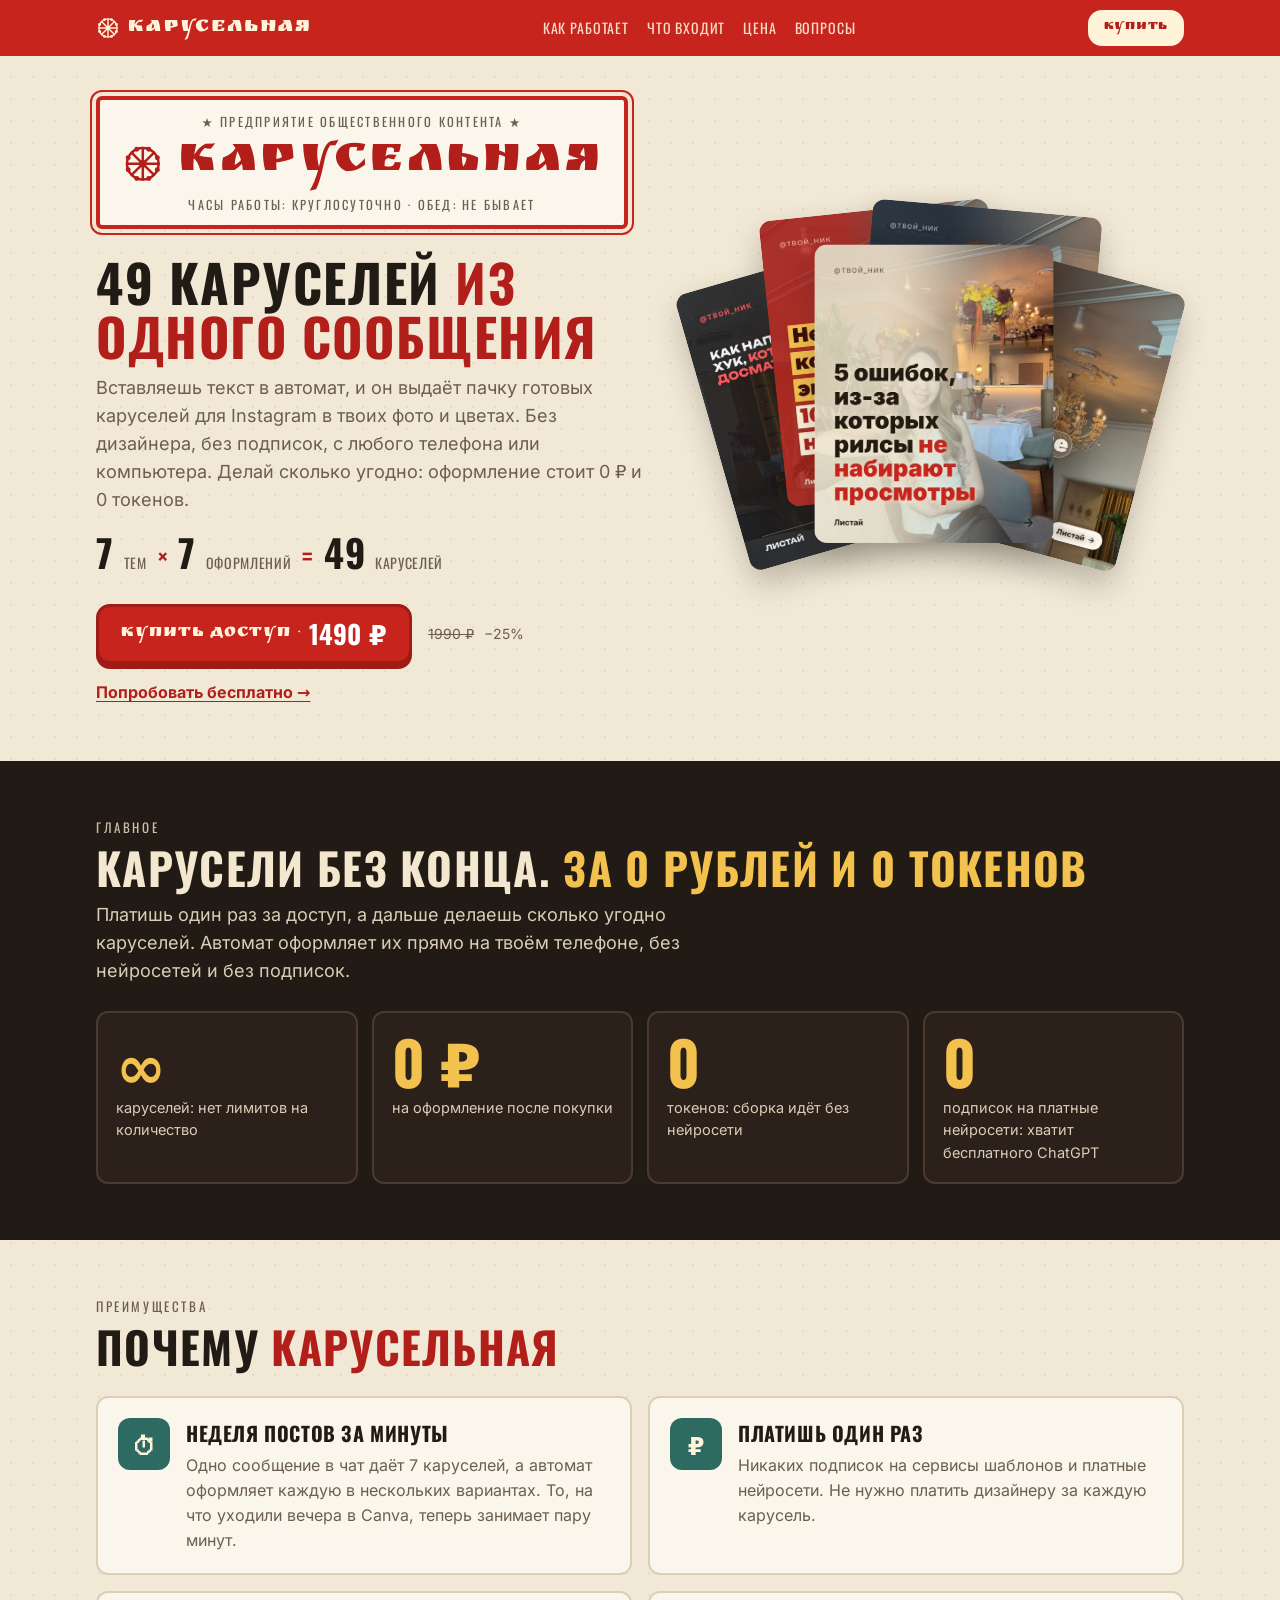
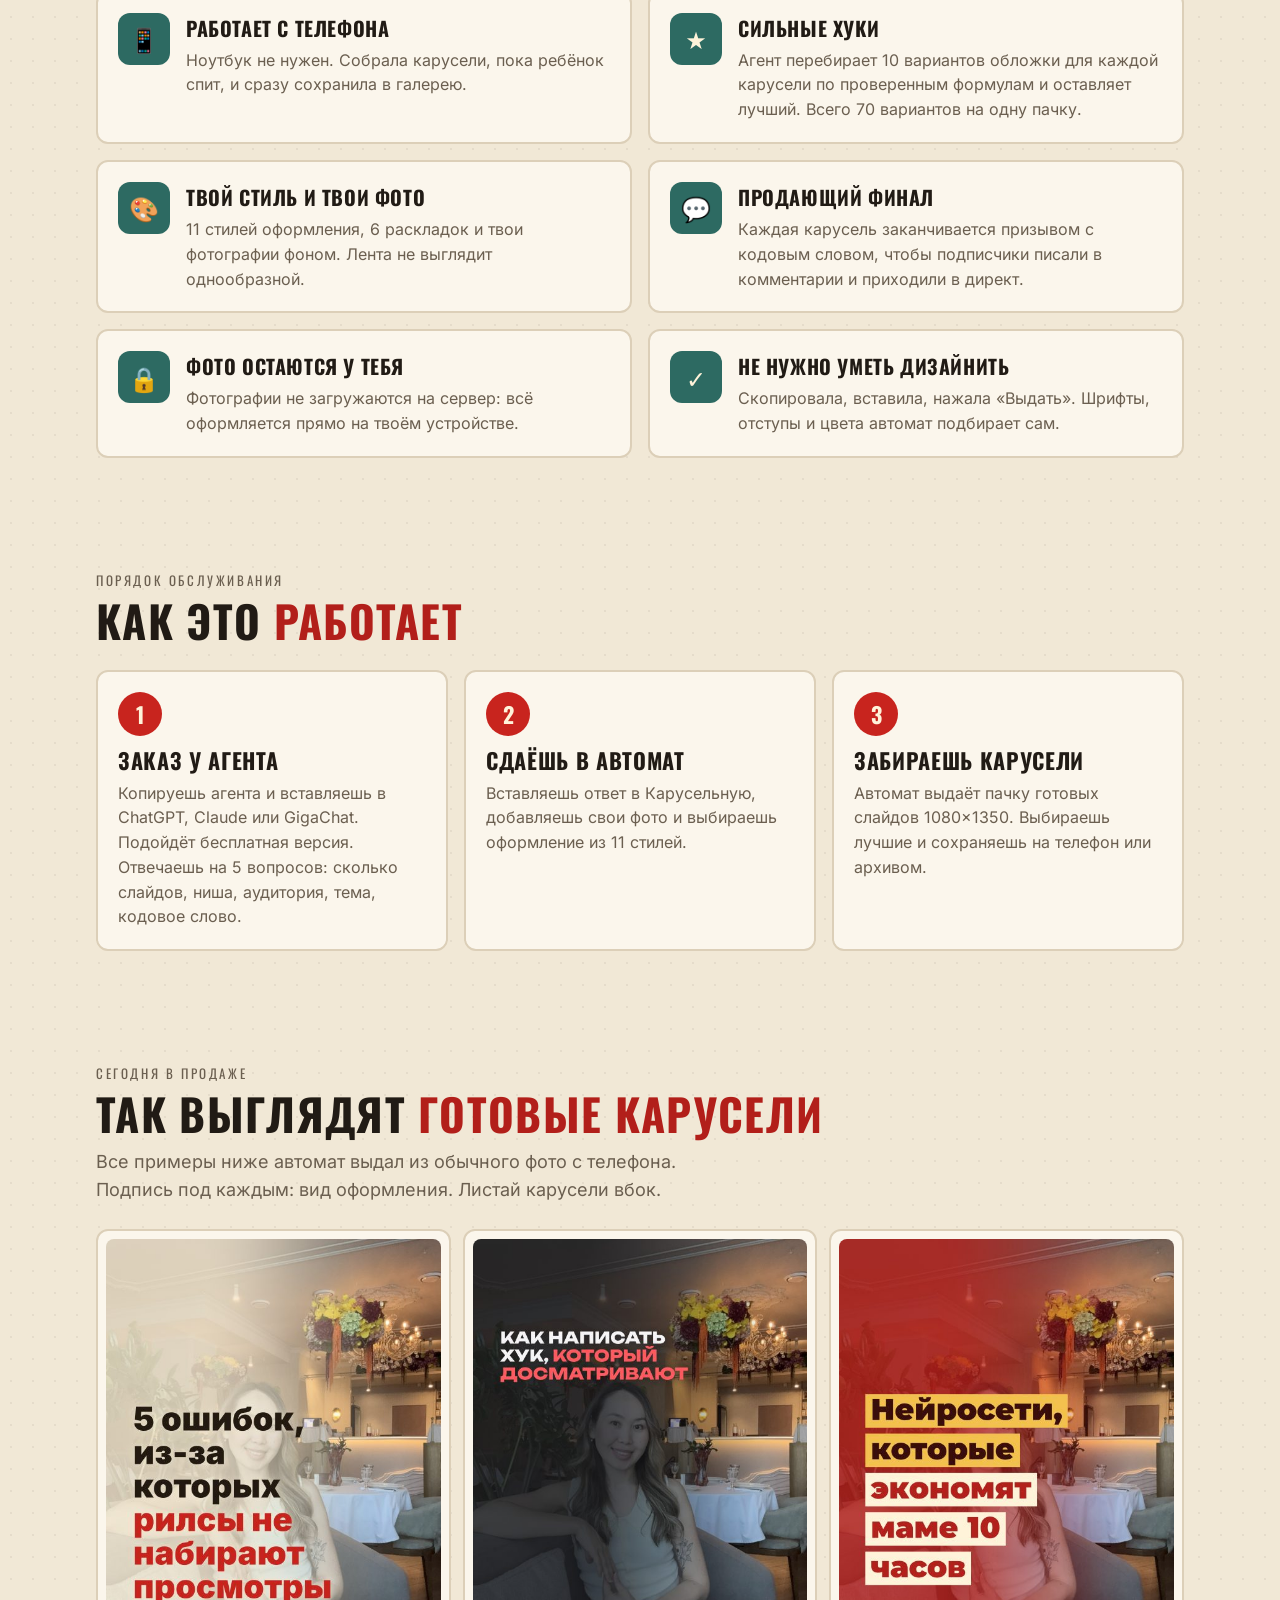
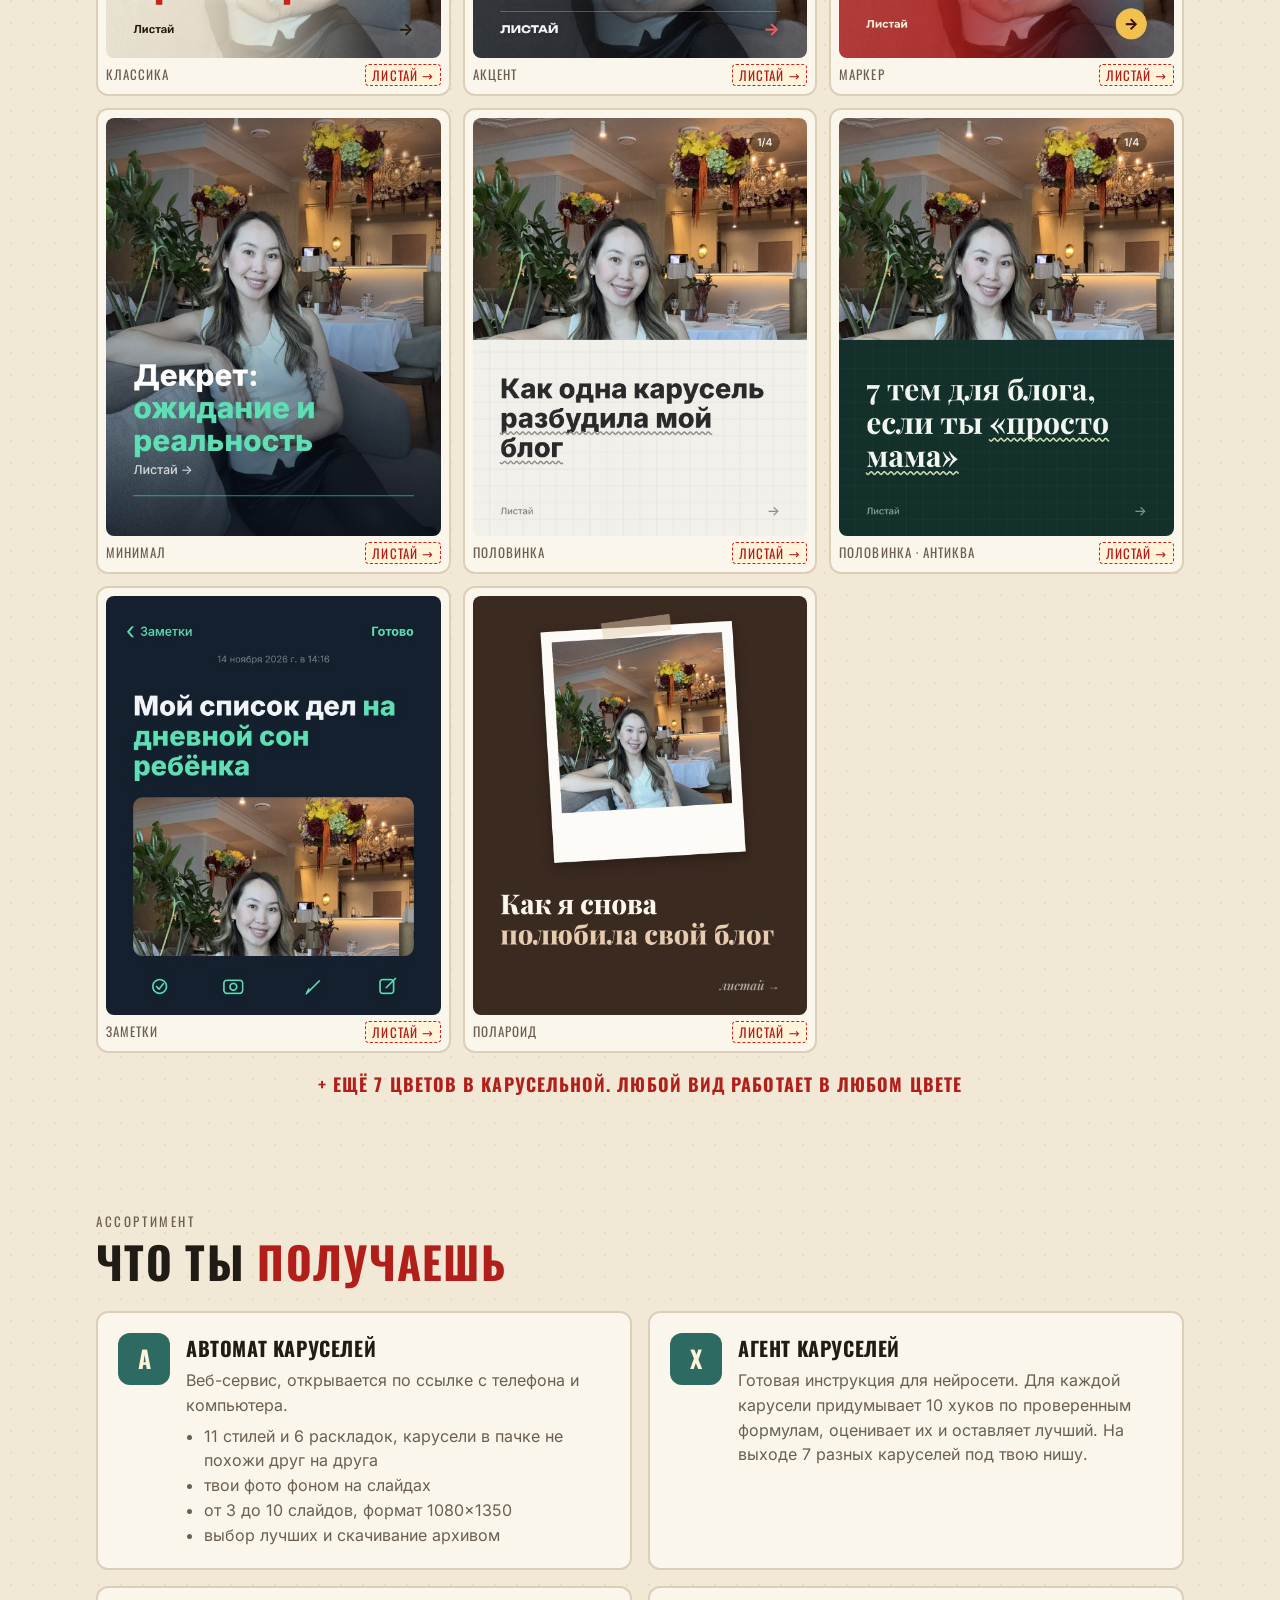
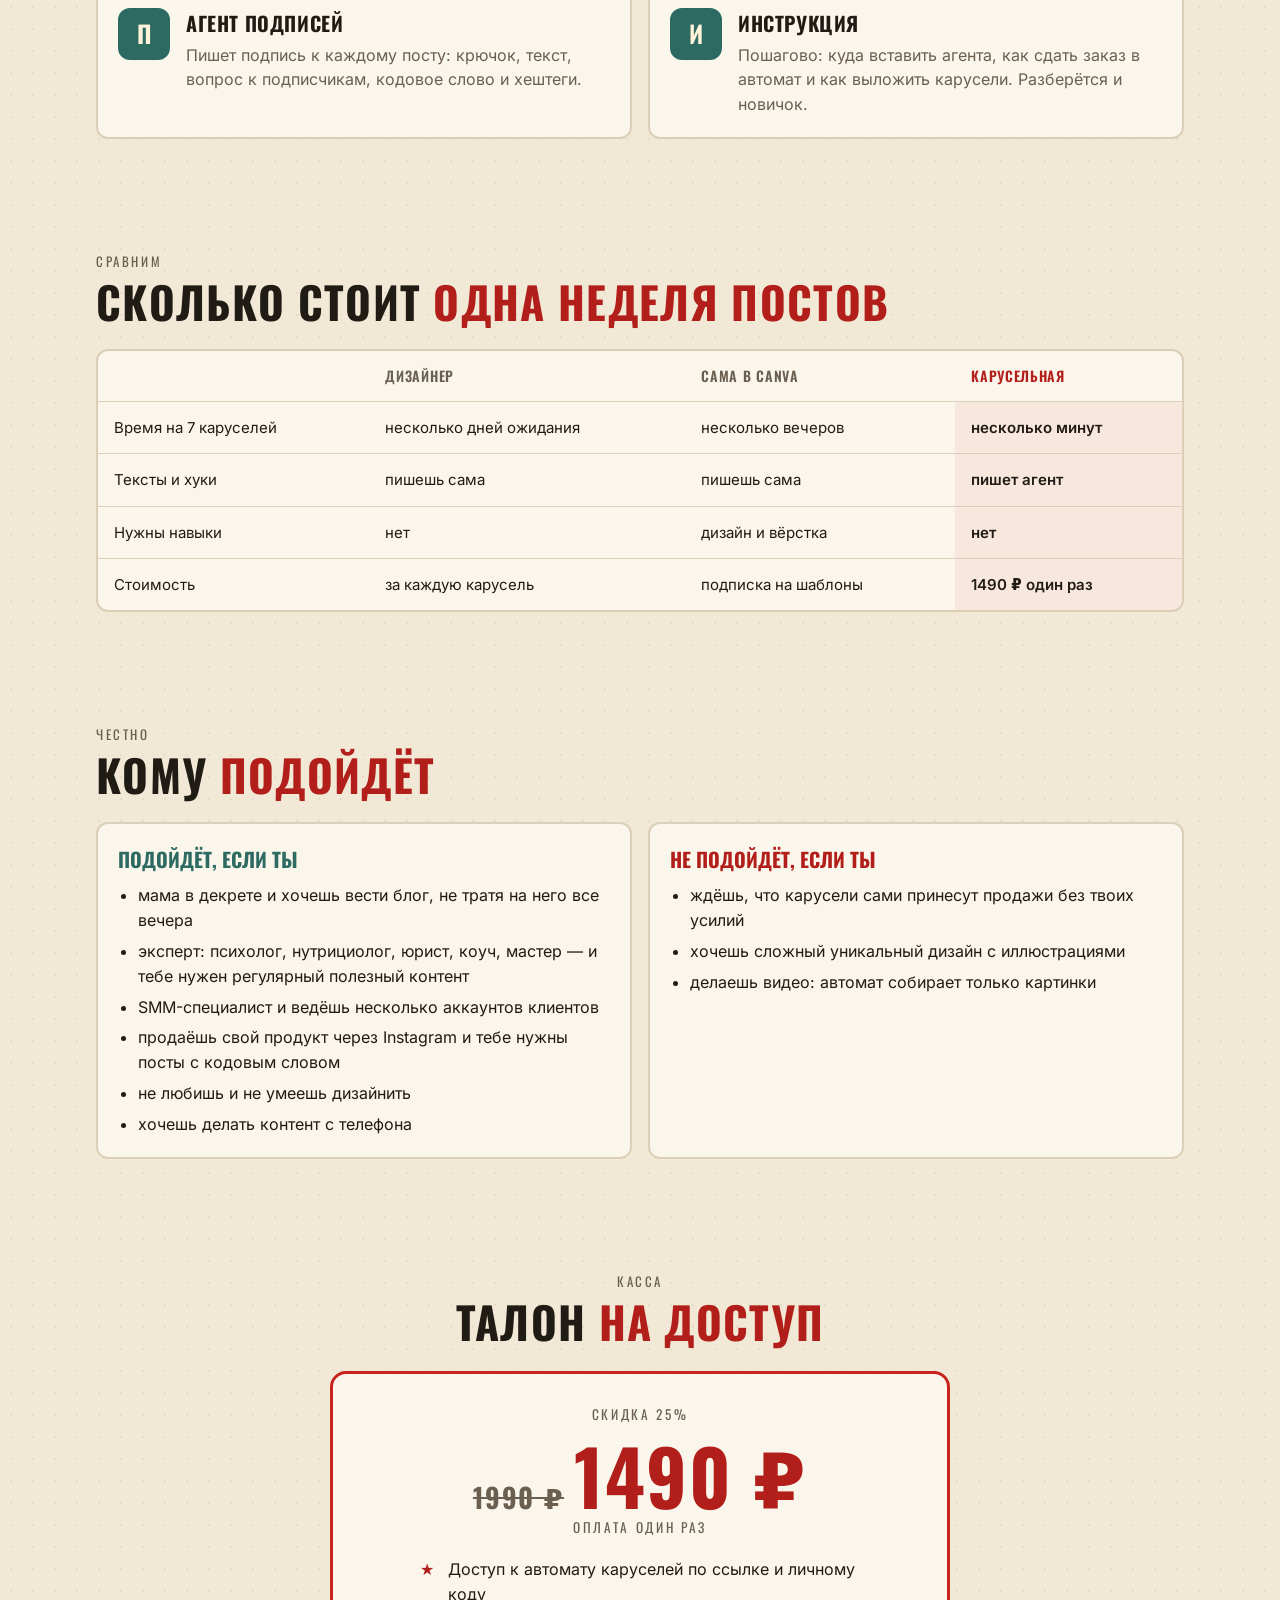
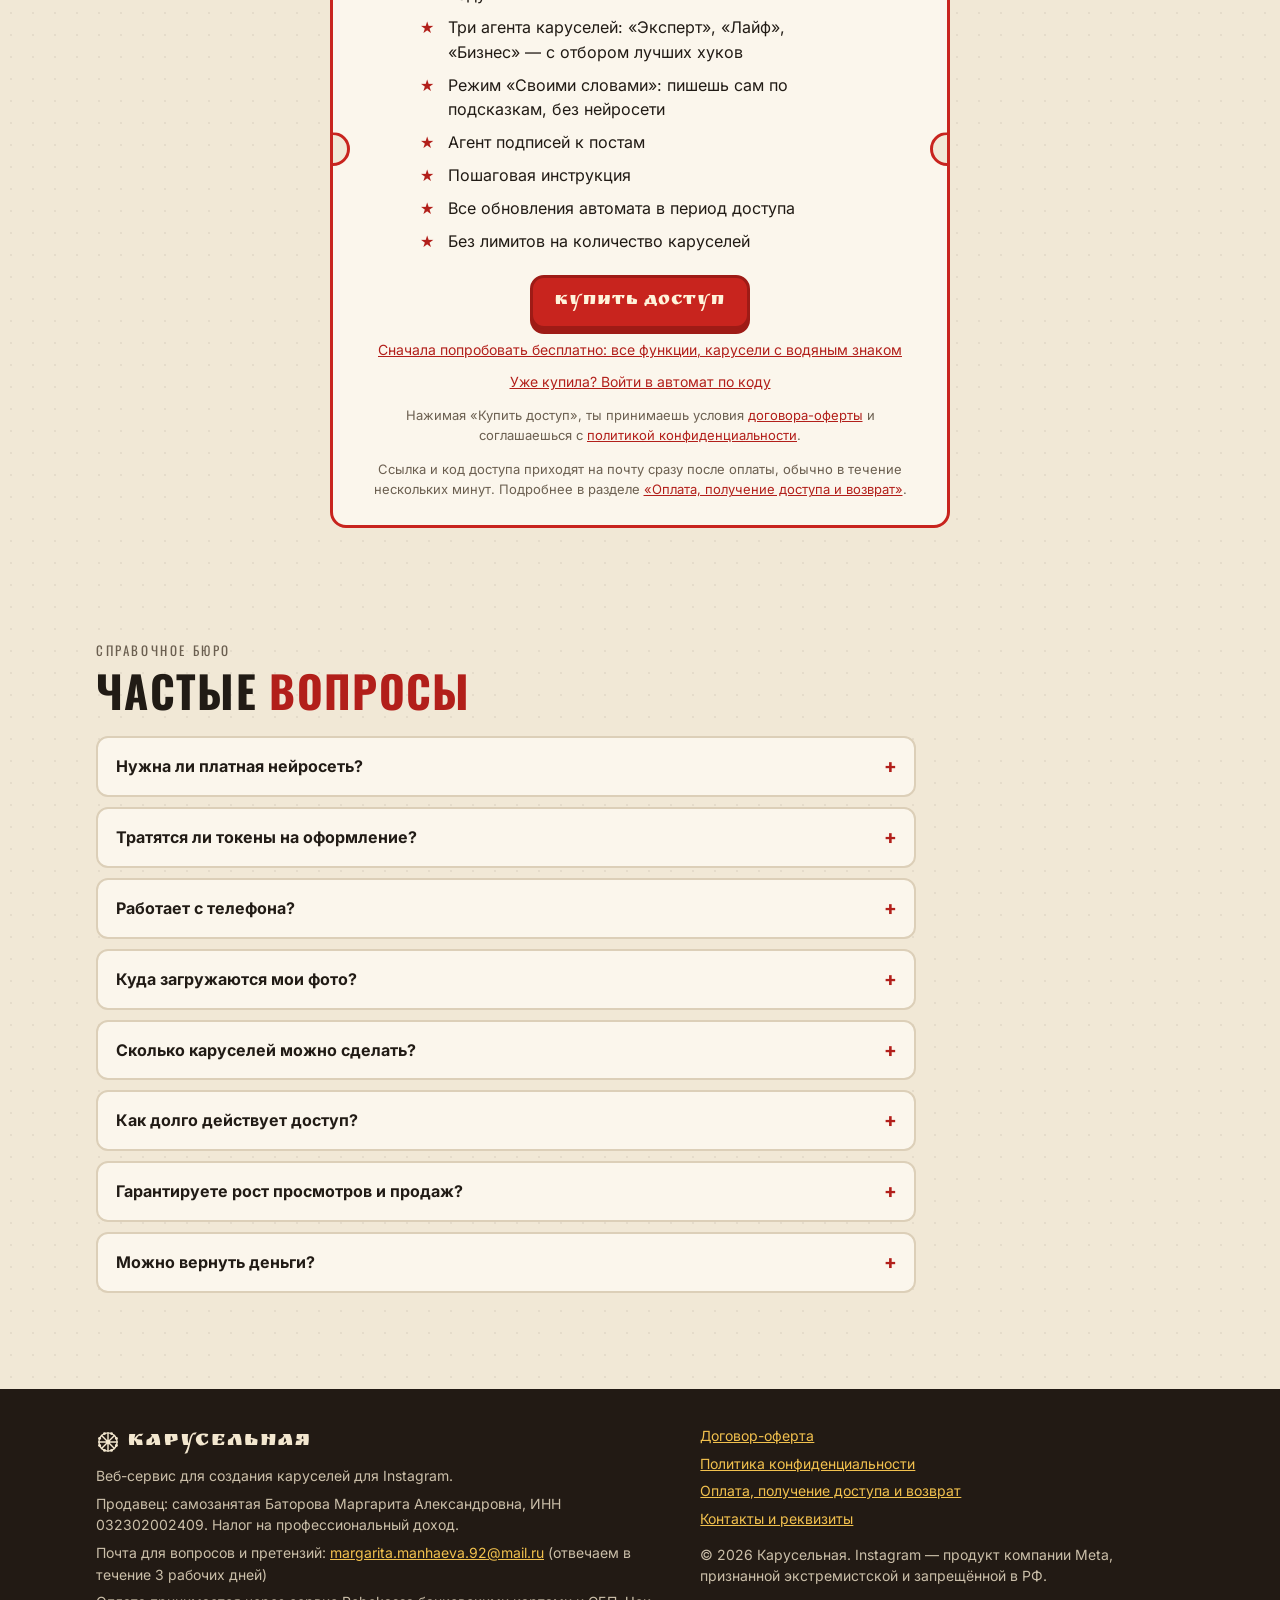
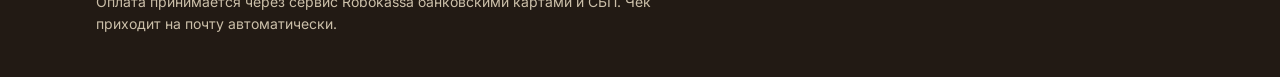
==== index.html @ 8d9287a8 "Сайт: цена 1490 (1990 зачёркнута), примеры Заметки и Полароид Co-Authored-By: Claude Opus 5.5 <norep" ====
<!doctype html>
<html lang="ru"><head><meta charset="utf-8"><meta name="viewport" content="width=device-width,initial-scale=1,viewport-fit=cover">
<title>Карусельная — 49 каруселей из одного сообщения</title><meta name="description" content="Неделя контента за пару минут: цепляющие хуки, твои фото, воронка в конце. Прямо с телефона.">
<meta property="og:type" content="website"><meta property="og:url" content="https://karuselnaya.site/"><meta property="og:site_name" content="Карусельная"><meta property="og:title" content="Карусельная — 49 готовых каруселей"><meta property="og:description" content="Неделя контента за пару минут: цепляющие хуки, твои фото, воронка в конце. Прямо с телефона."><meta property="og:image" content="https://karuselnaya-og.vercel.app/og.png"><meta property="og:image:width" content="1200"><meta property="og:image:height" content="630"><meta name="twitter:card" content="summary_large_image">
<link rel="icon" href="data:image/svg+xml,%3Csvg viewBox='0 0 100 100' aria-hidden='true'%3E%3Cg fill='none' stroke='%23C8241E' stroke-width='6' stroke-linecap='round'%3E%3Ccircle cx='50' cy='50' r='38'/%3E%3Cline x1='50' y1='50' x2='88.0' y2='50.0'/%3E%3Cline x1='50' y1='50' x2='76.9' y2='76.9'/%3E%3Cline x1='50' y1='50' x2='50.0' y2='88.0'/%3E%3Cline x1='50' y1='50' x2='23.1' y2='76.9'/%3E%3Cline x1='50' y1='50' x2='12.0' y2='50.0'/%3E%3Cline x1='50' y1='50' x2='23.1' y2='23.1'/%3E%3Cline x1='50' y1='50' x2='50.0' y2='12.0'/%3E%3Cline x1='50' y1='50' x2='76.9' y2='23.1'/%3E%3C/g%3E%3Ccircle cx='85.1' cy='64.5' r='6' fill='%23C8241E'/%3E%3Ccircle cx='64.5' cy='85.1' r='6' fill='%23C8241E'/%3E%3Ccircle cx='35.5' cy='85.1' r='6' fill='%23C8241E'/%3E%3Ccircle cx='14.9' cy='64.5' r='6' fill='%23C8241E'/%3E%3Ccircle cx='14.9' cy='35.5' r='6' fill='%23C8241E'/%3E%3Ccircle cx='35.5' cy='14.9' r='6' fill='%23C8241E'/%3E%3Ccircle cx='64.5' cy='14.9' r='6' fill='%23C8241E'/%3E%3Ccircle cx='85.1' cy='35.5' r='6' fill='%23C8241E'/%3E%3Ccircle cx='50' cy='50' r='9' fill='%23C8241E'/%3E%3C/svg%3E">
<link rel="stylesheet" href="fonts.css"><link rel="stylesheet" href="style.css"></head><body>
<header class="top"><div class="wrap"><a class="brand" href="index.html"><svg viewBox="0 0 100 100" aria-hidden="true"><g fill="none" stroke="currentColor" stroke-width="6" stroke-linecap="round"><circle cx="50" cy="50" r="38"/><line x1="50" y1="50" x2="88.0" y2="50.0"/><line x1="50" y1="50" x2="76.9" y2="76.9"/><line x1="50" y1="50" x2="50.0" y2="88.0"/><line x1="50" y1="50" x2="23.1" y2="76.9"/><line x1="50" y1="50" x2="12.0" y2="50.0"/><line x1="50" y1="50" x2="23.1" y2="23.1"/><line x1="50" y1="50" x2="50.0" y2="12.0"/><line x1="50" y1="50" x2="76.9" y2="23.1"/></g><circle cx="85.1" cy="64.5" r="6" fill="currentColor"/><circle cx="64.5" cy="85.1" r="6" fill="currentColor"/><circle cx="35.5" cy="85.1" r="6" fill="currentColor"/><circle cx="14.9" cy="64.5" r="6" fill="currentColor"/><circle cx="14.9" cy="35.5" r="6" fill="currentColor"/><circle cx="35.5" cy="14.9" r="6" fill="currentColor"/><circle cx="64.5" cy="14.9" r="6" fill="currentColor"/><circle cx="85.1" cy="35.5" r="6" fill="currentColor"/><circle cx="50" cy="50" r="9" fill="currentColor"/></svg>Карусельная</a>
<nav><a href="index.html#how">Как работает</a><a href="index.html#inside">Что входит</a><a href="index.html#price">Цена</a><a href="index.html#faq">Вопросы</a></nav>
<a class="btn small" href="index.html#price">Купить</a></div></header>
<main>
<section class="hero"><div class="wrap">
 <div>
  <div class="sign"><small>★ Предприятие общественного контента ★</small><h1><svg viewBox="0 0 100 100" aria-hidden="true"><g fill="none" stroke="currentColor" stroke-width="6" stroke-linecap="round"><circle cx="50" cy="50" r="38"/><line x1="50" y1="50" x2="88.0" y2="50.0"/><line x1="50" y1="50" x2="76.9" y2="76.9"/><line x1="50" y1="50" x2="50.0" y2="88.0"/><line x1="50" y1="50" x2="23.1" y2="76.9"/><line x1="50" y1="50" x2="12.0" y2="50.0"/><line x1="50" y1="50" x2="23.1" y2="23.1"/><line x1="50" y1="50" x2="50.0" y2="12.0"/><line x1="50" y1="50" x2="76.9" y2="23.1"/></g><circle cx="85.1" cy="64.5" r="6" fill="currentColor"/><circle cx="64.5" cy="85.1" r="6" fill="currentColor"/><circle cx="35.5" cy="85.1" r="6" fill="currentColor"/><circle cx="14.9" cy="64.5" r="6" fill="currentColor"/><circle cx="14.9" cy="35.5" r="6" fill="currentColor"/><circle cx="35.5" cy="14.9" r="6" fill="currentColor"/><circle cx="64.5" cy="14.9" r="6" fill="currentColor"/><circle cx="85.1" cy="35.5" r="6" fill="currentColor"/><circle cx="50" cy="50" r="9" fill="currentColor"/></svg>Карусельная</h1><small>Часы работы: круглосуточно · Обед: не бывает</small></div>
  <h2>49 каруселей <span class="r">из одного сообщения</span></h2>
  <p class="lead">Вставляешь текст в автомат, и он выдаёт пачку готовых каруселей для Instagram в твоих фото и цветах. Без дизайнера, без подписок, с любого телефона или компьютера. Делай сколько угодно: оформление стоит 0 ₽ и 0 токенов.</p>
  <div class="formula"><b>7</b><span>тем</span><i>×</i><b>7</b><span>оформлений</span><i>=</i><b>49</b><span>каруселей</span></div>
  <div class="cta"><a class="btn" href="#price">Купить доступ · <span class="pr"><span data-price>1490</span> ₽</span></a><span class="sale" data-sale><s>1990 ₽</s> −25%<span class="tleft">, ещё <b data-timer>—</b></span></span><a class="try" href="avtomat/proba.html">Попробовать бесплатно →</a></div>
 </div>
 <div class="fan" aria-hidden="true"><img src="img/1_0.jpg" alt=""><img src="img/2_0.jpg" alt=""><img src="img/6_0.jpg" alt=""><img src="img/5_0.jpg" alt=""><img src="img/0_0.jpg" alt=""></div>
</div></section>


<section class="zero"><div class="wrap">
 <p class="kicker">Главное</p><h2>Карусели без конца. <span class="r">За 0 рублей и 0 токенов</span></h2>
 <p class="lead">Платишь один раз за доступ, а дальше делаешь сколько угодно каруселей. Автомат оформляет их прямо на твоём телефоне, без нейросетей и без подписок.</p>
 <div class="nums">
  <div><b>∞</b><span>каруселей: нет лимитов на количество</span></div>
  <div><b>0 ₽</b><span>на оформление после покупки</span></div>
  <div><b>0</b><span>токенов: сборка идёт без нейросети</span></div>
  <div><b>0</b><span>подписок на платные нейросети: хватит бесплатного ChatGPT</span></div>
 </div>
</div></section>

<section id="plus"><div class="wrap">
 <p class="kicker">Преимущества</p><h2>Почему <span class="r">Карусельная</span></h2>
 <div class="inside">
  <div class="item"><div class="ic">⏱</div><div><h3>Неделя постов за минуты</h3><p>Одно сообщение в чат даёт 7 каруселей, а автомат оформляет каждую в нескольких вариантах. То, на что уходили вечера в Canva, теперь занимает пару минут.</p></div></div>
  <div class="item"><div class="ic">₽</div><div><h3>Платишь один раз</h3><p>Никаких подписок на сервисы шаблонов и платные нейросети. Не нужно платить дизайнеру за каждую карусель.</p></div></div>
  <div class="item"><div class="ic">📱</div><div><h3>Работает с телефона</h3><p>Ноутбук не нужен. Собрала карусели, пока ребёнок спит, и сразу сохранила в галерею.</p></div></div>
  <div class="item"><div class="ic">★</div><div><h3>Сильные хуки</h3><p>Агент перебирает 10 вариантов обложки для каждой карусели по проверенным формулам и оставляет лучший. Всего 70 вариантов на одну пачку.</p></div></div>
  <div class="item"><div class="ic">🎨</div><div><h3>Твой стиль и твои фото</h3><p>11 стилей оформления, 6 раскладок и твои фотографии фоном. Лента не выглядит однообразной.</p></div></div>
  <div class="item"><div class="ic">💬</div><div><h3>Продающий финал</h3><p>Каждая карусель заканчивается призывом с кодовым словом, чтобы подписчики писали в комментарии и приходили в директ.</p></div></div>
  <div class="item"><div class="ic">🔒</div><div><h3>Фото остаются у тебя</h3><p>Фотографии не загружаются на сервер: всё оформляется прямо на твоём устройстве.</p></div></div>
  <div class="item"><div class="ic">✓</div><div><h3>Не нужно уметь дизайнить</h3><p>Скопировала, вставила, нажала «Выдать». Шрифты, отступы и цвета автомат подбирает сам.</p></div></div>
 </div>
</div></section>

<section id="how"><div class="wrap">
 <p class="kicker">Порядок обслуживания</p><h2>Как это <span class="r">работает</span></h2>
 <div class="steps">
  <div class="step"><div class="n">1</div><h3>Заказ у агента</h3><p>Копируешь агента и вставляешь в ChatGPT, Claude или GigaChat. Подойдёт бесплатная версия. Отвечаешь на 5 вопросов: сколько слайдов, ниша, аудитория, тема, кодовое слово.</p></div>
  <div class="step"><div class="n">2</div><h3>Сдаёшь в автомат</h3><p>Вставляешь ответ в Карусельную, добавляешь свои фото и выбираешь оформление из 11 стилей.</p></div>
  <div class="step"><div class="n">3</div><h3>Забираешь карусели</h3><p>Автомат выдаёт пачку готовых слайдов 1080×1350. Выбираешь лучшие и сохраняешь на телефон или архивом.</p></div>
 </div>
</div></section>

<section id="show"><div class="wrap">
 <p class="kicker">Сегодня в продаже</p><h2>Так выглядят <span class="r">готовые карусели</span></h2>
 <p class="lead">Все примеры ниже автомат выдал из обычного фото с телефона. Подпись под каждым: вид оформления. Листай карусели вбок.</p>
 <div class="show"><figure><div class="strip"><img src="img/ex0_0.jpg" alt="Слайд карусели: вид «Классика», цвет «Советская»" loading="lazy" width="540" height="675"><img src="img/ex0_1.jpg" alt="Слайд карусели: вид «Классика», цвет «Советская»" loading="lazy" width="540" height="675"><img src="img/ex0_2.jpg" alt="Слайд карусели: вид «Классика», цвет «Советская»" loading="lazy" width="540" height="675"><img src="img/ex0_3.jpg" alt="Слайд карусели: вид «Классика», цвет «Советская»" loading="lazy" width="540" height="675"></div><figcaption><span>Классика</span><span class="price-tag">листай →</span></figcaption></figure><figure><div class="strip"><img src="img/ex1_0.jpg" alt="Слайд карусели: вид «Акцент», цвет «Графит»" loading="lazy" width="540" height="675"><img src="img/ex1_1.jpg" alt="Слайд карусели: вид «Акцент», цвет «Графит»" loading="lazy" width="540" height="675"><img src="img/ex1_2.jpg" alt="Слайд карусели: вид «Акцент», цвет «Графит»" loading="lazy" width="540" height="675"><img src="img/ex1_3.jpg" alt="Слайд карусели: вид «Акцент», цвет «Графит»" loading="lazy" width="540" height="675"></div><figcaption><span>Акцент</span><span class="price-tag">листай →</span></figcaption></figure><figure><div class="strip"><img src="img/ex2_0.jpg" alt="Слайд карусели: вид «Маркер», цвет «Плакат»" loading="lazy" width="540" height="675"><img src="img/ex2_1.jpg" alt="Слайд карусели: вид «Маркер», цвет «Плакат»" loading="lazy" width="540" height="675"><img src="img/ex2_2.jpg" alt="Слайд карусели: вид «Маркер», цвет «Плакат»" loading="lazy" width="540" height="675"><img src="img/ex2_3.jpg" alt="Слайд карусели: вид «Маркер», цвет «Плакат»" loading="lazy" width="540" height="675"></div><figcaption><span>Маркер</span><span class="price-tag">листай →</span></figcaption></figure><figure><div class="strip"><img src="img/ex3_0.jpg" alt="Слайд карусели: вид «Минимал», цвет «Ночь»" loading="lazy" width="540" height="675"><img src="img/ex3_1.jpg" alt="Слайд карусели: вид «Минимал», цвет «Ночь»" loading="lazy" width="540" height="675"><img src="img/ex3_2.jpg" alt="Слайд карусели: вид «Минимал», цвет «Ночь»" loading="lazy" width="540" height="675"><img src="img/ex3_3.jpg" alt="Слайд карусели: вид «Минимал», цвет «Ночь»" loading="lazy" width="540" height="675"></div><figcaption><span>Минимал</span><span class="price-tag">листай →</span></figcaption></figure><figure><div class="strip"><img src="img/ex4b_0.jpg" alt="Слайд карусели: вид «Половинка», цвет «Бумага»" loading="lazy" width="540" height="675"><img src="img/ex4b_1.jpg" alt="Слайд карусели: вид «Половинка», цвет «Бумага»" loading="lazy" width="540" height="675"><img src="img/ex4b_2.jpg" alt="Слайд карусели: вид «Половинка», цвет «Бумага»" loading="lazy" width="540" height="675"><img src="img/ex4b_3.jpg" alt="Слайд карусели: вид «Половинка», цвет «Бумага»" loading="lazy" width="540" height="675"></div><figcaption><span>Половинка</span><span class="price-tag">листай →</span></figcaption></figure><figure><div class="strip"><img src="img/ex5b_0.jpg" alt="Слайд карусели: вид «Половинка · Антиква», цвет «Изумруд»" loading="lazy" width="540" height="675"><img src="img/ex5b_1.jpg" alt="Слайд карусели: вид «Половинка · Антиква», цвет «Изумруд»" loading="lazy" width="540" height="675"><img src="img/ex5b_2.jpg" alt="Слайд карусели: вид «Половинка · Антиква», цвет «Изумруд»" loading="lazy" width="540" height="675"><img src="img/ex5b_3.jpg" alt="Слайд карусели: вид «Половинка · Антиква», цвет «Изумруд»" loading="lazy" width="540" height="675"></div><figcaption><span>Половинка · Антиква</span><span class="price-tag">листай →</span></figcaption></figure><figure><div class="strip"><img src="img/ex6_0.jpg" alt="Слайд карусели: вид «Заметки», цвет «Ночь»" loading="lazy" width="540" height="675"><img src="img/ex6_1.jpg" alt="Слайд карусели: вид «Заметки», цвет «Ночь»" loading="lazy" width="540" height="675"><img src="img/ex6_2.jpg" alt="Слайд карусели: вид «Заметки», цвет «Ночь»" loading="lazy" width="540" height="675"><img src="img/ex6_3.jpg" alt="Слайд карусели: вид «Заметки», цвет «Ночь»" loading="lazy" width="540" height="675"></div><figcaption><span>Заметки</span><span class="price-tag">листай →</span></figcaption></figure><figure><div class="strip"><img src="img/ex7_0.jpg" alt="Слайд карусели: вид «Полароид», цвет «Кофе»" loading="lazy" width="540" height="675"><img src="img/ex7_1.jpg" alt="Слайд карусели: вид «Полароид», цвет «Кофе»" loading="lazy" width="540" height="675"><img src="img/ex7_2.jpg" alt="Слайд карусели: вид «Полароид», цвет «Кофе»" loading="lazy" width="540" height="675"><img src="img/ex7_3.jpg" alt="Слайд карусели: вид «Полароид», цвет «Кофе»" loading="lazy" width="540" height="675"></div><figcaption><span>Полароид</span><span class="price-tag">листай →</span></figcaption></figure></div>
 <p class="more">+ ещё 7 цветов в Карусельной. Любой вид работает в любом цвете</p>
</div></section>

<section id="inside"><div class="wrap">
 <p class="kicker">Ассортимент</p><h2>Что ты <span class="r">получаешь</span></h2>
 <div class="inside">
  <div class="item"><div class="ic">А</div><div><h3>Автомат каруселей</h3><p>Веб-сервис, открывается по ссылке с телефона и компьютера.</p><ul><li>11 стилей и 6 раскладок, карусели в пачке не похожи друг на друга</li><li>твои фото фоном на слайдах</li><li>от 3 до 10 слайдов, формат 1080×1350</li><li>выбор лучших и скачивание архивом</li></ul></div></div>
  <div class="item"><div class="ic">Х</div><div><h3>Агент каруселей</h3><p>Готовая инструкция для нейросети. Для каждой карусели придумывает 10 хуков по проверенным формулам, оценивает их и оставляет лучший. На выходе 7 разных каруселей под твою нишу.</p></div></div>
  <div class="item"><div class="ic">П</div><div><h3>Агент подписей</h3><p>Пишет подпись к каждому посту: крючок, текст, вопрос к подписчикам, кодовое слово и хештеги.</p></div></div>
  <div class="item"><div class="ic">И</div><div><h3>Инструкция</h3><p>Пошагово: куда вставить агента, как сдать заказ в автомат и как выложить карусели. Разберётся и новичок.</p></div></div>
 </div>
</div></section>

<section><div class="wrap">
 <p class="kicker">Сравним</p><h2>Сколько стоит <span class="r">одна неделя постов</span></h2>
 <div class="tbl"><table>
  <thead><tr><th></th><th>Дизайнер</th><th>Сама в Canva</th><th class="us">Карусельная</th></tr></thead>
  <tbody>
   <tr><td>Время на 7 каруселей</td><td>несколько дней ожидания</td><td>несколько вечеров</td><td class="us">несколько минут</td></tr>
   <tr><td>Тексты и хуки</td><td>пишешь сама</td><td>пишешь сама</td><td class="us">пишет агент</td></tr>
   <tr><td>Нужны навыки</td><td>нет</td><td>дизайн и вёрстка</td><td class="us">нет</td></tr>
   <tr><td>Стоимость</td><td>за каждую карусель</td><td>подписка на шаблоны</td><td class="us"><span data-price>1490</span> ₽ один раз</td></tr>
  </tbody></table></div>
</div></section>

<section><div class="wrap">
 <p class="kicker">Честно</p><h2>Кому <span class="r">подойдёт</span></h2>
 <div class="fit">
  <div class="yes"><h3>Подойдёт, если ты</h3><ul><li>мама в декрете и хочешь вести блог, не тратя на него все вечера</li><li>эксперт: психолог, нутрициолог, юрист, коуч, мастер — и тебе нужен регулярный полезный контент</li><li>SMM-специалист и ведёшь несколько аккаунтов клиентов</li><li>продаёшь свой продукт через Instagram и тебе нужны посты с кодовым словом</li><li>не любишь и не умеешь дизайнить</li><li>хочешь делать контент с телефона</li></ul></div>
  <div class="no"><h3>Не подойдёт, если ты</h3><ul><li>ждёшь, что карусели сами принесут продажи без твоих усилий</li><li>хочешь сложный уникальный дизайн с иллюстрациями</li><li>делаешь видео: автомат собирает только картинки</li></ul></div>
 </div>
</div></section>

<section id="price"><div class="wrap">
 <p class="kicker" style="text-align:center">Касса</p><h2 style="text-align:center">Талон <span class="r">на доступ</span></h2>
 <div class="coupon">
  <small data-sale>Скидка 25%</small>
  <div class="p"><s data-sale>1990 ₽</s><span data-price>1490</span> ₽</div>
  <small>оплата один раз</small>
  <div class="timer" data-sale><span>До повышения цены до 1990 ₽ осталось</span><div class="tbox"><div><b data-t="d">00</b><i>дней</i></div><div><b data-t="h">00</b><i>часов</i></div><div><b data-t="m">00</b><i>минут</i></div><div><b data-t="s">00</b><i>секунд</i></div></div></div>
  <ul><li>Доступ к автомату каруселей по ссылке и личному коду</li><li>Три агента каруселей: «Эксперт», «Лайф», «Бизнес» — с отбором лучших хуков</li><li>Режим «Своими словами»: пишешь сам по подсказкам, без нейросети</li><li>Агент подписей к постам</li><li>Пошаговая инструкция</li><li>Все обновления автомата в период доступа</li><li>Без лимитов на количество каруселей</li></ul>
  <a class="btn" id="buy" href="https://karuselnaya-shop.vercel.app/api/pay" rel="nofollow">Купить доступ</a>
  <p class="have"><a href="avtomat/proba.html">Сначала попробовать бесплатно: все функции, карусели с водяным знаком</a></p>
  <p class="have"><a href="avtomat/">Уже купила? Войти в автомат по коду</a></p>
  <p class="agree">Нажимая «Купить доступ», ты принимаешь условия <a href="oferta.html">договора-оферты</a> и соглашаешься с <a href="privacy.html">политикой конфиденциальности</a>.</p>
  <p class="fine">Ссылка и код доступа приходят на почту сразу после оплаты, обычно в течение нескольких минут. Подробнее в разделе <a href="refund.html">«Оплата, получение доступа и возврат»</a>.</p>
 </div>
</div></section>

<section id="faq"><div class="wrap">
 <p class="kicker">Справочное бюро</p><h2>Частые <span class="r">вопросы</span></h2>
 <div class="faq">
  <details><summary>Нужна ли платная нейросеть?</summary><p>Нет. Агент работает в бесплатных версиях ChatGPT, Claude или GigaChat. У бесплатных версий бывает дневной лимит сообщений, но одного сообщения хватает на 7 каруселей.</p></details>
  <details><summary>Тратятся ли токены на оформление?</summary><p>Нет. Карусели собирает сам автомат прямо в браузере на твоём устройстве, без нейросетей. Пересобирать можно сколько угодно.</p></details>
  <details><summary>Работает с телефона?</summary><p>Да, с iPhone и Android, а также с компьютера. Открывай ссылку в Safari или Chrome, а не внутри Instagram или Telegram, тогда карусели будут сохраняться.</p></details>
  <details><summary>Куда загружаются мои фото?</summary><p>Никуда. Фото обрабатываются только на твоём устройстве и не отправляются на наш сервер.</p></details>
  <details><summary>Сколько каруселей можно сделать?</summary><p>Ограничений по количеству нет. На слабых телефонах автомат предложит выдавать очень большие пачки частями.</p></details>
  <details><summary>Как долго действует доступ?</summary><p>Доступ не ограничен по сроку и действует, пока работает сервис, но не менее 12 месяцев с даты оплаты. Подробно в <a href="oferta.html">оферте</a>.</p></details>
  <details><summary>Гарантируете рост просмотров и продаж?</summary><p>Нет. Мы даём инструмент, который экономит время и помогает делать сильные хуки. Охваты зависят от твоего блога, регулярности и алгоритмов соцсети.</p></details>
  <details><summary>Можно вернуть деньги?</summary><p>Да. Полностью, если доступ ещё не выдан или код ни разу не использовался в течение 14 дней с оплаты. Если сервис не работает по нашей вине и мы не исправили проблему за 10 рабочих дней, тоже вернём деньги. Деньги приходят в течение 10 дней, комиссию мы не удерживаем. Все условия в разделе <a href="refund.html">«Оплата, получение доступа и возврат»</a>.</p></details>
 </div>
</div></section>
</main>
<script>
/* Цена: 1490 ₽ (было 1990, скидка 25%). Если снова понадобится таймер, поставь DEADLINE датой. */
const DEADLINE=null; /* скидка без срока: 1990 зачёркнута, цена 1490 */ /* дату ставим в день подключения Робокассы: new Date('ГГГГ-ММ-ДДTЧЧ:ММ:00+08:00') */
const PRICE_SALE=1490, PRICE_FULL=1490;
function tick(){const noTimer=!DEADLINE;const left=noTimer?1:DEADLINE-Date.now();const sale=left>0;document.querySelectorAll('.timer,[data-timer]').forEach(e=>{const box=e.closest('.sale')||e;if(noTimer)box.classList.add('notimer');});
  document.querySelectorAll('[data-price]').forEach(e=>e.textContent=sale?PRICE_SALE:PRICE_FULL);
  document.querySelectorAll('[data-sale]').forEach(e=>e.hidden=!sale);
  if(!sale||noTimer)return;const d=Math.floor(left/864e5),h=Math.floor(left/36e5)%24,m=Math.floor(left/6e4)%60,s=Math.floor(left/1e3)%60,p=n=>String(n).padStart(2,'0');
  const q=k=>document.querySelector(`[data-t="${k}"]`);q('d').textContent=p(d);q('h').textContent=p(h);q('m').textContent=p(m);q('s').textContent=p(s);
  document.querySelectorAll('[data-timer]').forEach(e=>e.textContent=(d?d+' д ':'')+p(h)+':'+p(m)+':'+p(s));}
tick();if(DEADLINE)setInterval(tick,1000);
/* Партнёрские ссылки: karuselnaya.site/?ref=masha. Метка запоминается на 30 дней и уходит в кнопку оплаты как ?ref=masha. */
(function(){const ok=v=>/^[a-z0-9_-]{1,32}$/i.test(v||'');let ref=new URLSearchParams(location.search).get('ref');
  try{if(ok(ref))localStorage.setItem('krs_ref',JSON.stringify({ref:ref.toLowerCase(),t:Date.now()}));
    else{const s=JSON.parse(localStorage.getItem('krs_ref')||'null');ref=s&&Date.now()-s.t<30*864e5?s.ref:null;}}catch(e){if(!ok(ref))ref=null;}
  if(!ok(ref))return;const b=document.getElementById('buy');if(b){const u=new URL(b.href);u.searchParams.set('ref',ref.toLowerCase());b.href=u.toString();}})();
</script><footer><div class="wrap">
<div><a class="brand" href="index.html"><svg viewBox="0 0 100 100" aria-hidden="true"><g fill="none" stroke="currentColor" stroke-width="6" stroke-linecap="round"><circle cx="50" cy="50" r="38"/><line x1="50" y1="50" x2="88.0" y2="50.0"/><line x1="50" y1="50" x2="76.9" y2="76.9"/><line x1="50" y1="50" x2="50.0" y2="88.0"/><line x1="50" y1="50" x2="23.1" y2="76.9"/><line x1="50" y1="50" x2="12.0" y2="50.0"/><line x1="50" y1="50" x2="23.1" y2="23.1"/><line x1="50" y1="50" x2="50.0" y2="12.0"/><line x1="50" y1="50" x2="76.9" y2="23.1"/></g><circle cx="85.1" cy="64.5" r="6" fill="currentColor"/><circle cx="64.5" cy="85.1" r="6" fill="currentColor"/><circle cx="35.5" cy="85.1" r="6" fill="currentColor"/><circle cx="14.9" cy="64.5" r="6" fill="currentColor"/><circle cx="14.9" cy="35.5" r="6" fill="currentColor"/><circle cx="35.5" cy="14.9" r="6" fill="currentColor"/><circle cx="64.5" cy="14.9" r="6" fill="currentColor"/><circle cx="85.1" cy="35.5" r="6" fill="currentColor"/><circle cx="50" cy="50" r="9" fill="currentColor"/></svg>Карусельная</a>
<p>Веб-сервис для создания каруселей для Instagram.</p>
<p>Продавец: самозанятая Баторова Маргарита Александровна, ИНН 032302002409. Налог на профессиональный доход.</p>
<p>Почта для вопросов и претензий: <a href="mailto:margarita.manhaeva.92@mail.ru">margarita.manhaeva.92@mail.ru</a> (отвечаем в течение 3 рабочих дней)</p>
<p>Оплата принимается через сервис Robokassa банковскими картами и СБП. Чек приходит на почту автоматически.</p></div>
<div><ul><li><a href="oferta.html">Договор-оферта</a></li><li><a href="privacy.html">Политика конфиденциальности</a></li><li><a href="refund.html">Оплата, получение доступа и возврат</a></li><li><a href="contacts.html">Контакты и реквизиты</a></li></ul>
<p style="margin-top:14px">© 2026 Карусельная. Instagram — продукт компании Meta, признанной экстремистской и запрещённой в РФ.</p></div>
</div></footer></body></html>
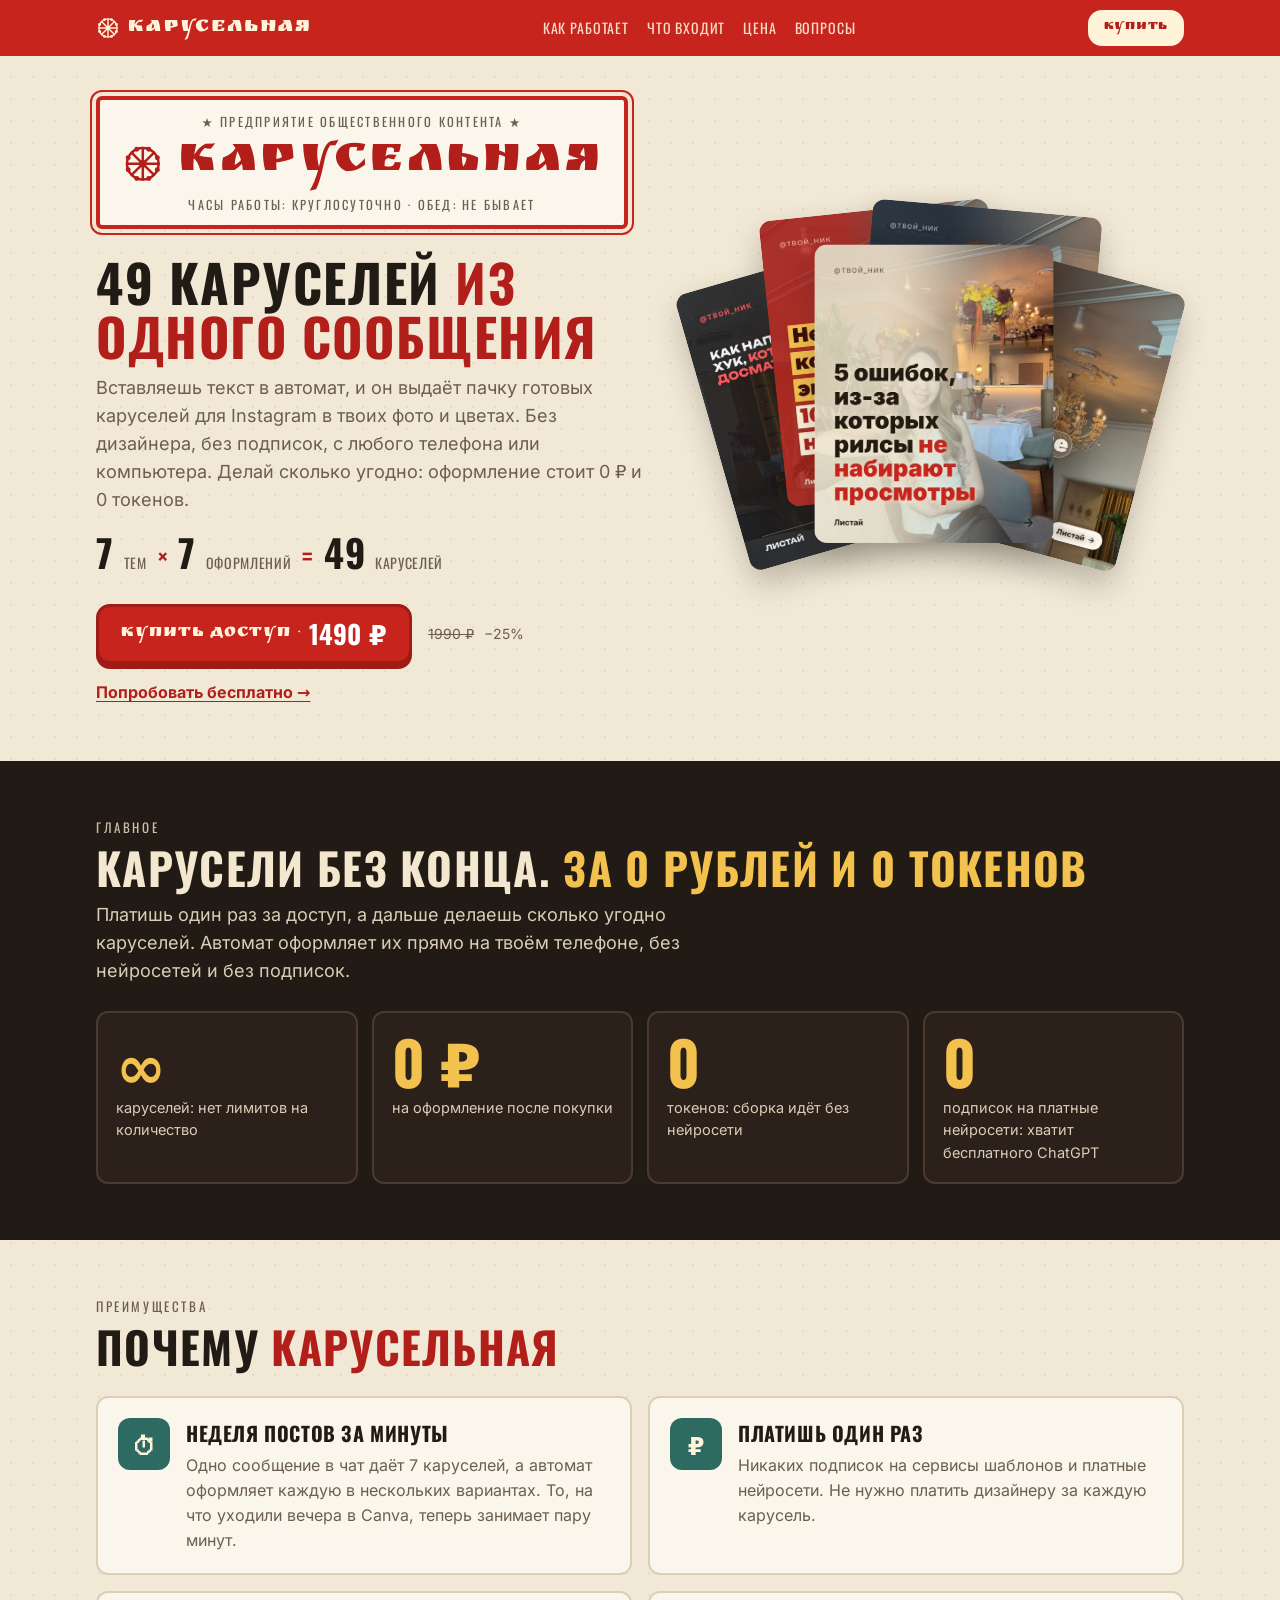
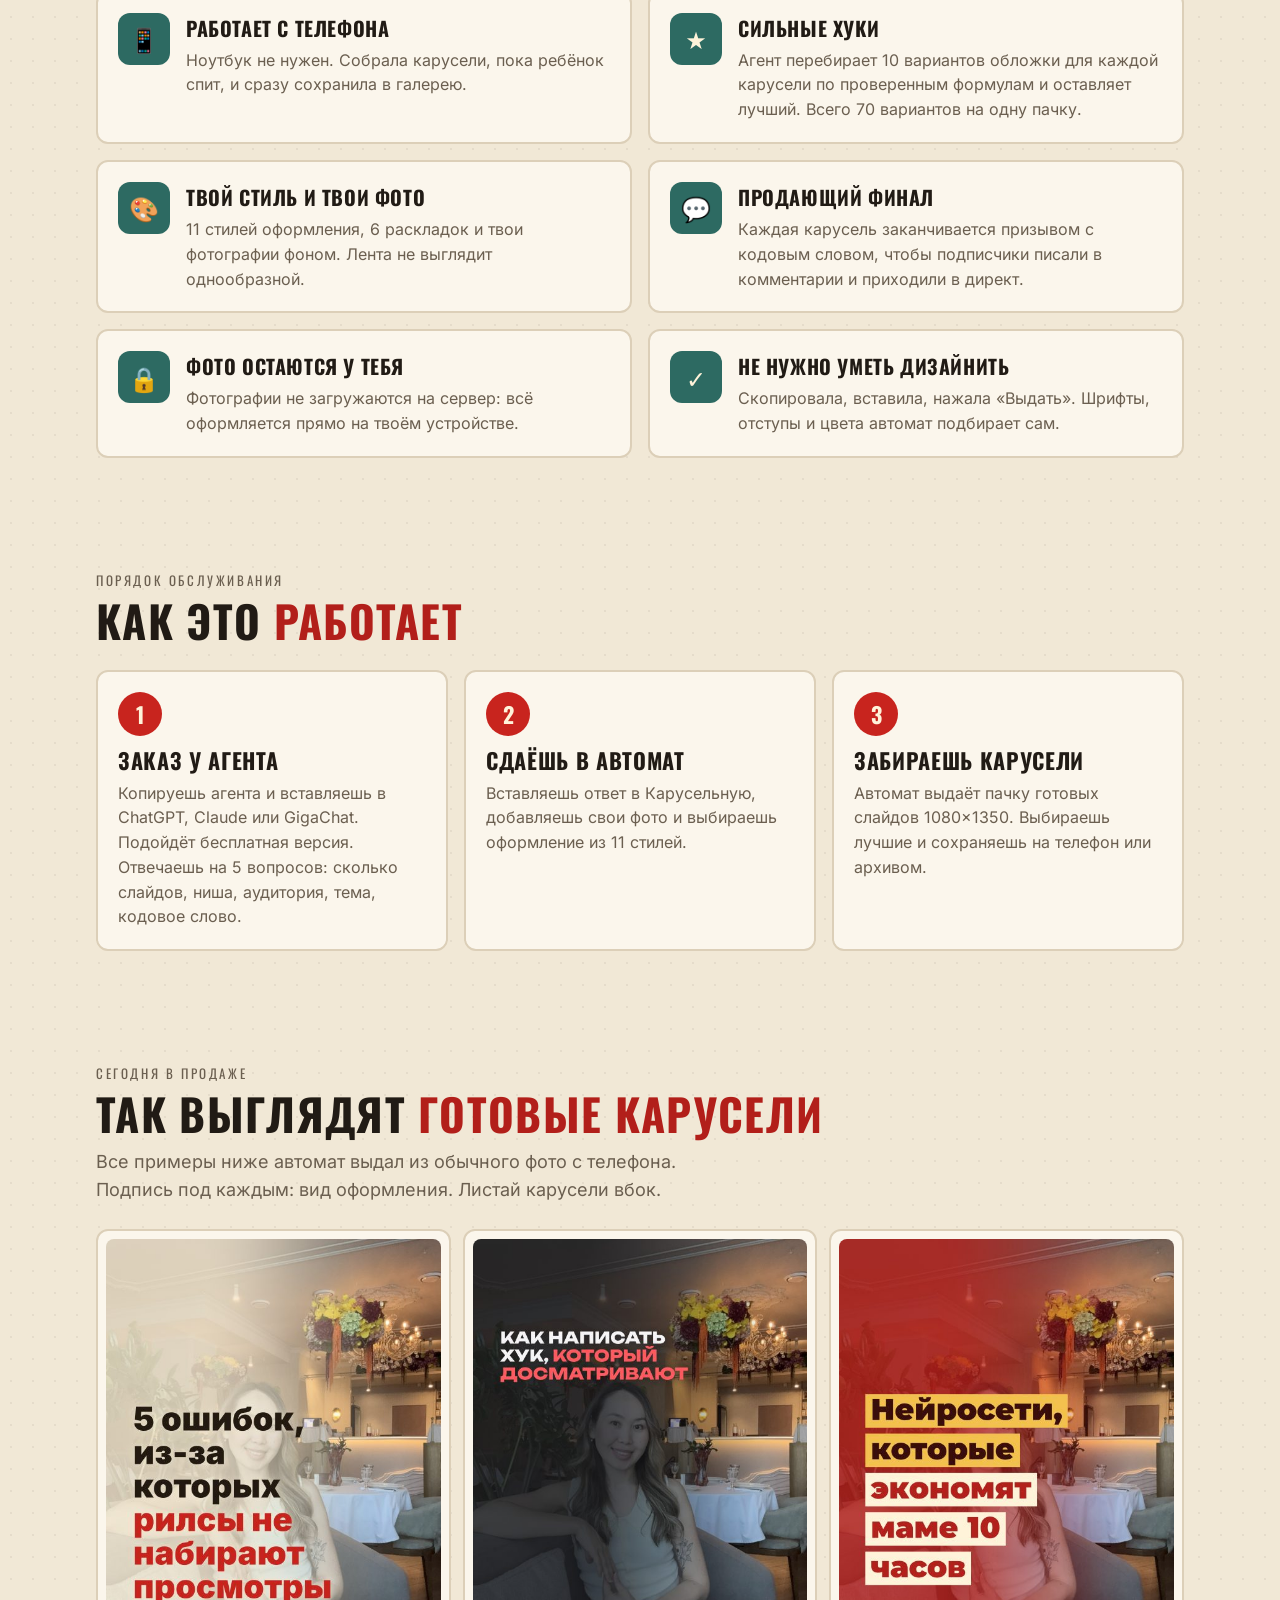
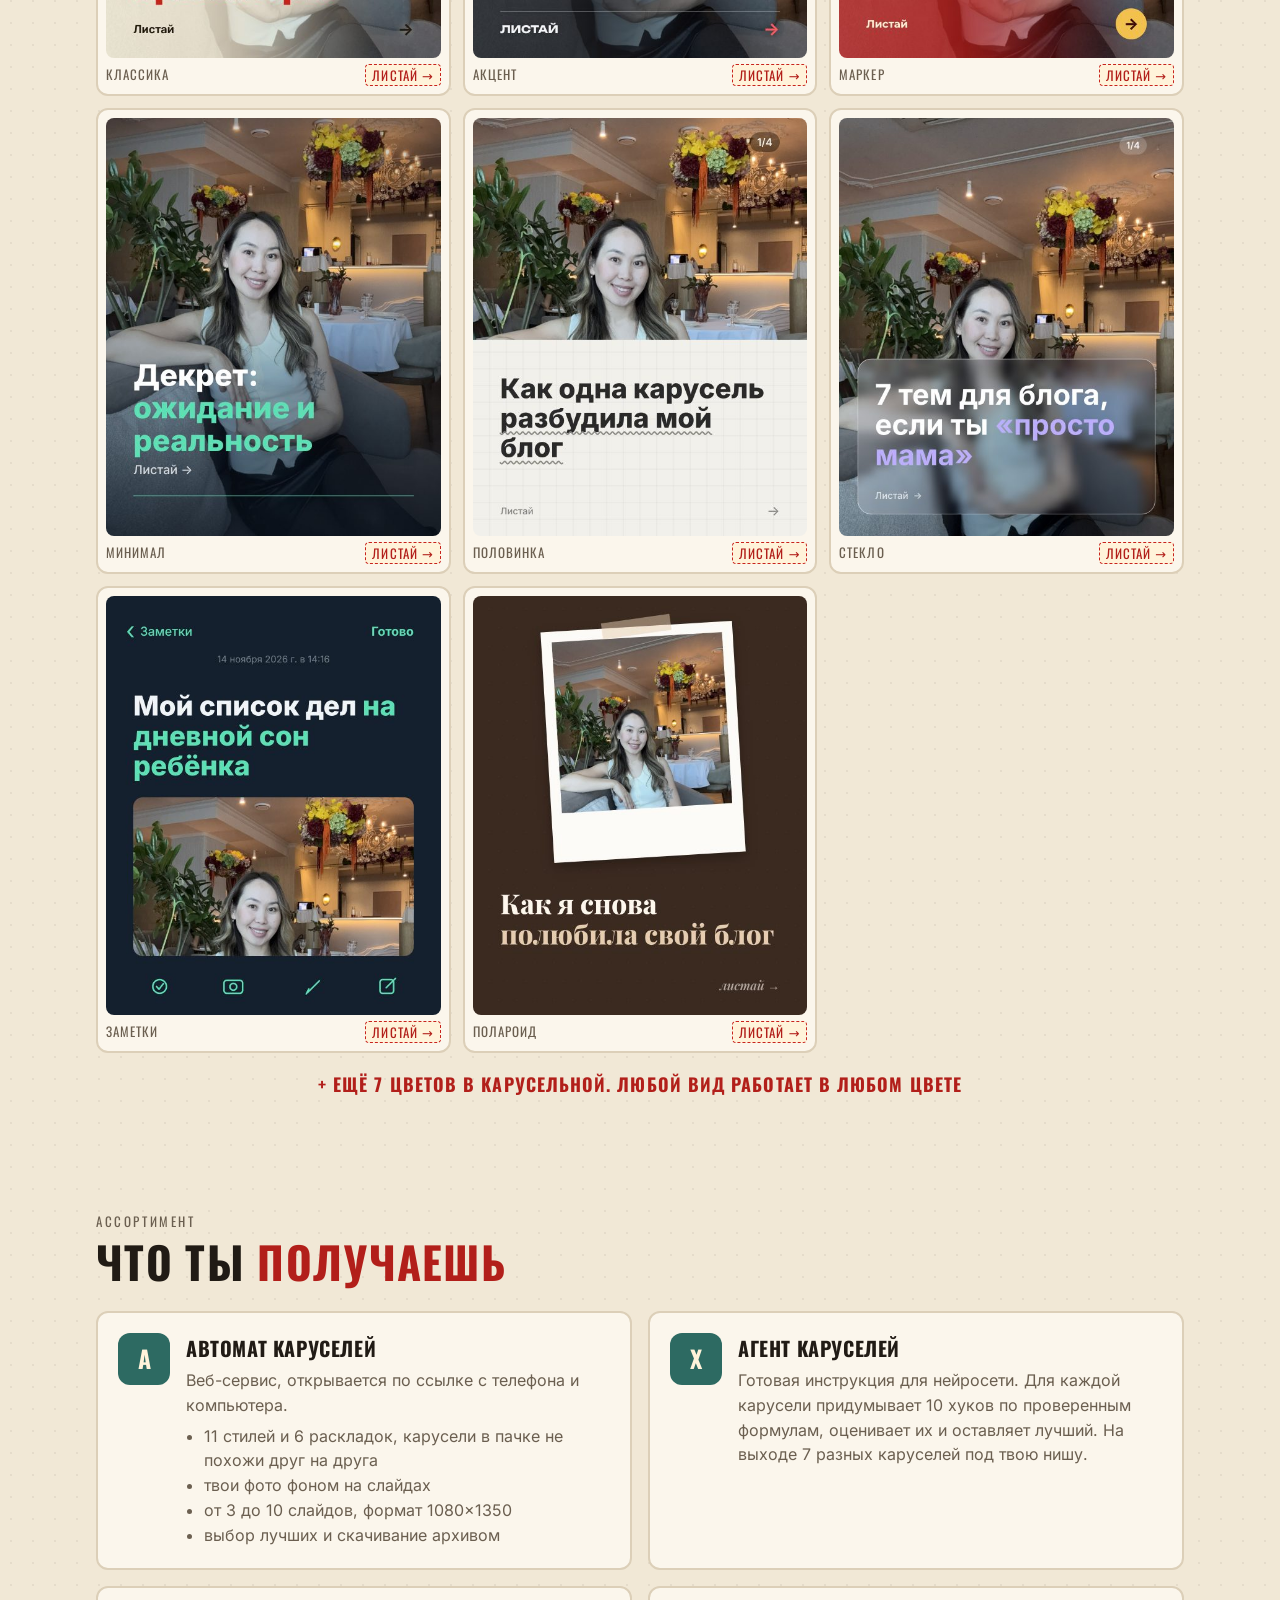
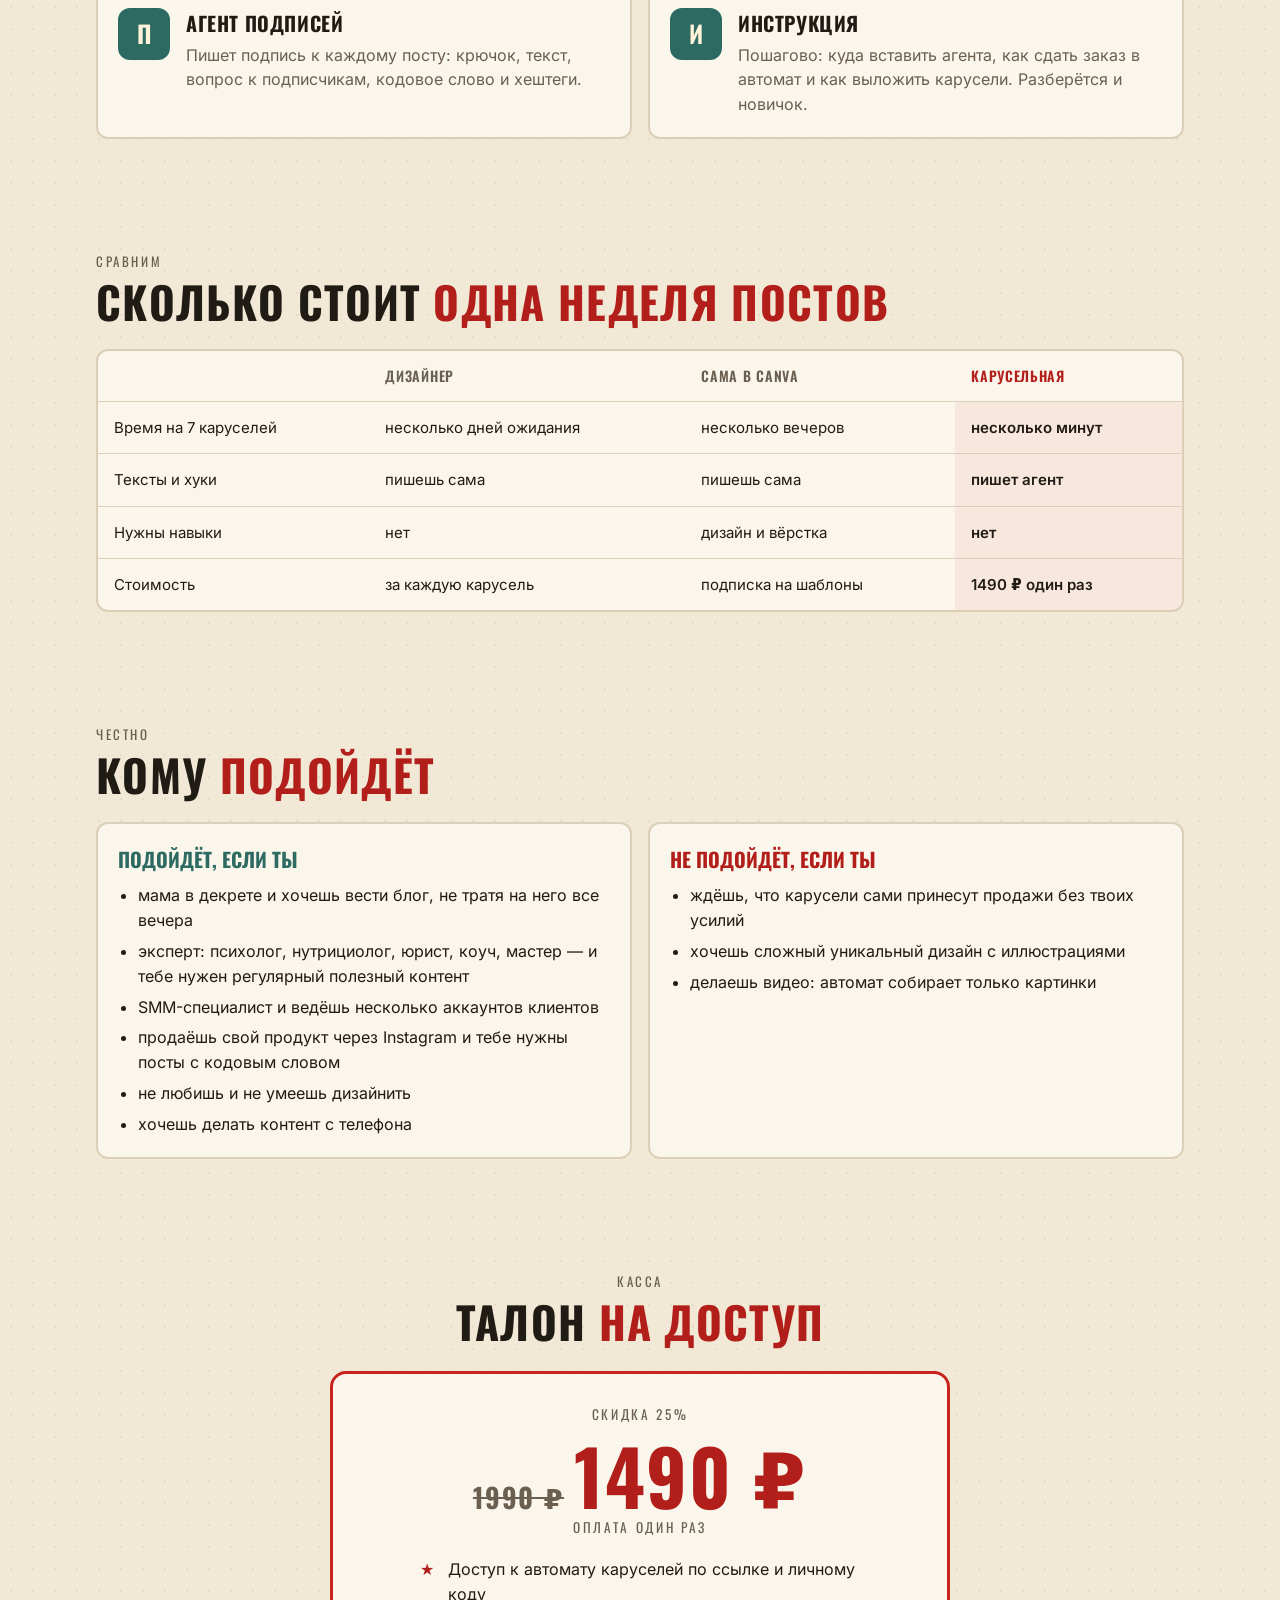
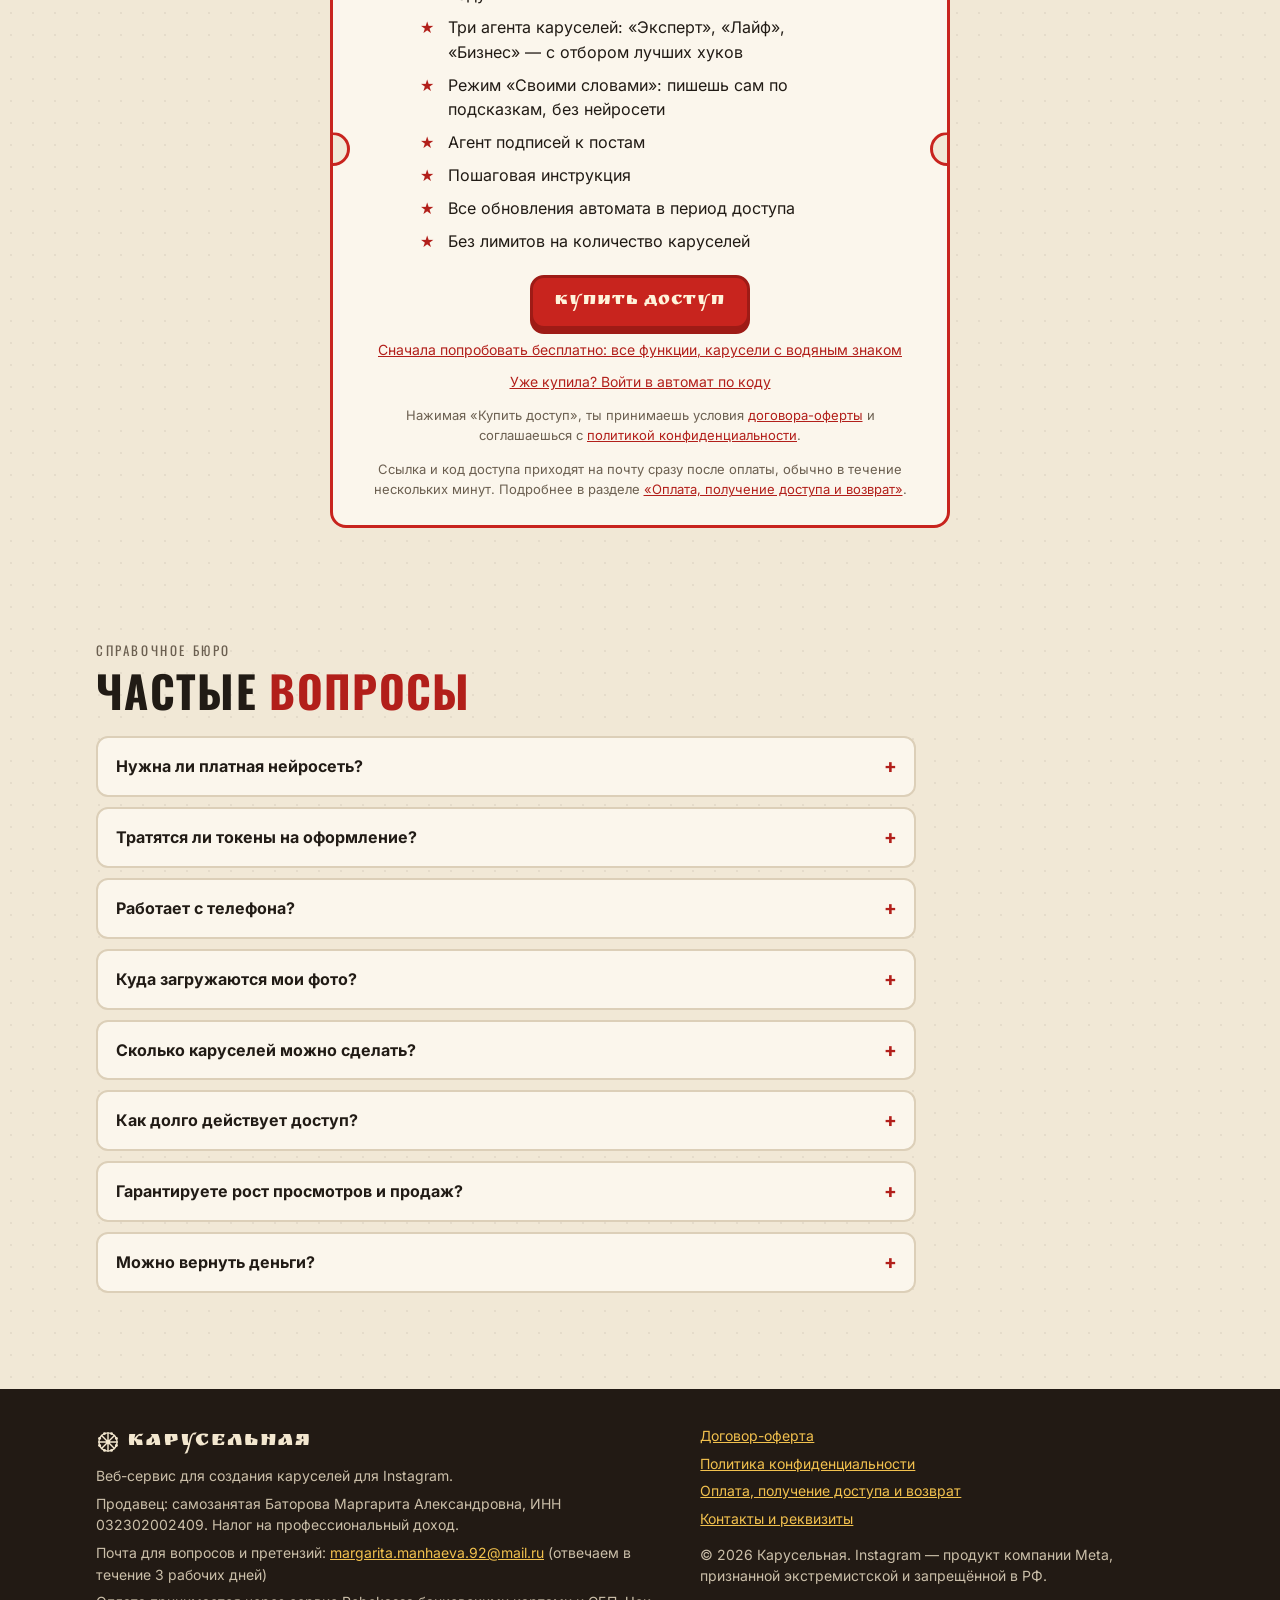
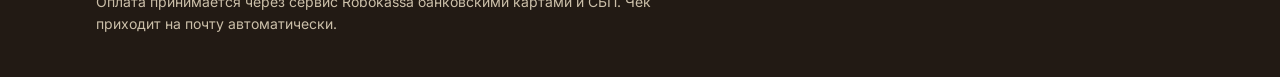
==== commit 069890b1: "Сайт: пример «Стекло» в Лаванде вместо «Половинка · Антиква» Co-Authored-By: Claude Opus 5.5 <norepl" ====
--- a/index.html
+++ b/index.html
@@ -57,7 +57,7 @@
 <section id="show"><div class="wrap">
  <p class="kicker">Сегодня в продаже</p><h2>Так выглядят <span class="r">готовые карусели</span></h2>
  <p class="lead">Все примеры ниже автомат выдал из обычного фото с телефона. Подпись под каждым: вид оформления. Листай карусели вбок.</p>
- <div class="show"><figure><div class="strip"><img src="img/ex0_0.jpg" alt="Слайд карусели: вид «Классика», цвет «Советская»" loading="lazy" width="540" height="675"><img src="img/ex0_1.jpg" alt="Слайд карусели: вид «Классика», цвет «Советская»" loading="lazy" width="540" height="675"><img src="img/ex0_2.jpg" alt="Слайд карусели: вид «Классика», цвет «Советская»" loading="lazy" width="540" height="675"><img src="img/ex0_3.jpg" alt="Слайд карусели: вид «Классика», цвет «Советская»" loading="lazy" width="540" height="675"></div><figcaption><span>Классика</span><span class="price-tag">листай →</span></figcaption></figure><figure><div class="strip"><img src="img/ex1_0.jpg" alt="Слайд карусели: вид «Акцент», цвет «Графит»" loading="lazy" width="540" height="675"><img src="img/ex1_1.jpg" alt="Слайд карусели: вид «Акцент», цвет «Графит»" loading="lazy" width="540" height="675"><img src="img/ex1_2.jpg" alt="Слайд карусели: вид «Акцент», цвет «Графит»" loading="lazy" width="540" height="675"><img src="img/ex1_3.jpg" alt="Слайд карусели: вид «Акцент», цвет «Графит»" loading="lazy" width="540" height="675"></div><figcaption><span>Акцент</span><span class="price-tag">листай →</span></figcaption></figure><figure><div class="strip"><img src="img/ex2_0.jpg" alt="Слайд карусели: вид «Маркер», цвет «Плакат»" loading="lazy" width="540" height="675"><img src="img/ex2_1.jpg" alt="Слайд карусели: вид «Маркер», цвет «Плакат»" loading="lazy" width="540" height="675"><img src="img/ex2_2.jpg" alt="Слайд карусели: вид «Маркер», цвет «Плакат»" loading="lazy" width="540" height="675"><img src="img/ex2_3.jpg" alt="Слайд карусели: вид «Маркер», цвет «Плакат»" loading="lazy" width="540" height="675"></div><figcaption><span>Маркер</span><span class="price-tag">листай →</span></figcaption></figure><figure><div class="strip"><img src="img/ex3_0.jpg" alt="Слайд карусели: вид «Минимал», цвет «Ночь»" loading="lazy" width="540" height="675"><img src="img/ex3_1.jpg" alt="Слайд карусели: вид «Минимал», цвет «Ночь»" loading="lazy" width="540" height="675"><img src="img/ex3_2.jpg" alt="Слайд карусели: вид «Минимал», цвет «Ночь»" loading="lazy" width="540" height="675"><img src="img/ex3_3.jpg" alt="Слайд карусели: вид «Минимал», цвет «Ночь»" loading="lazy" width="540" height="675"></div><figcaption><span>Минимал</span><span class="price-tag">листай →</span></figcaption></figure><figure><div class="strip"><img src="img/ex4b_0.jpg" alt="Слайд карусели: вид «Половинка», цвет «Бумага»" loading="lazy" width="540" height="675"><img src="img/ex4b_1.jpg" alt="Слайд карусели: вид «Половинка», цвет «Бумага»" loading="lazy" width="540" height="675"><img src="img/ex4b_2.jpg" alt="Слайд карусели: вид «Половинка», цвет «Бумага»" loading="lazy" width="540" height="675"><img src="img/ex4b_3.jpg" alt="Слайд карусели: вид «Половинка», цвет «Бумага»" loading="lazy" width="540" height="675"></div><figcaption><span>Половинка</span><span class="price-tag">листай →</span></figcaption></figure><figure><div class="strip"><img src="img/ex5b_0.jpg" alt="Слайд карусели: вид «Половинка · Антиква», цвет «Изумруд»" loading="lazy" width="540" height="675"><img src="img/ex5b_1.jpg" alt="Слайд карусели: вид «Половинка · Антиква», цвет «Изумруд»" loading="lazy" width="540" height="675"><img src="img/ex5b_2.jpg" alt="Слайд карусели: вид «Половинка · Антиква», цвет «Изумруд»" loading="lazy" width="540" height="675"><img src="img/ex5b_3.jpg" alt="Слайд карусели: вид «Половинка · Антиква», цвет «Изумруд»" loading="lazy" width="540" height="675"></div><figcaption><span>Половинка · Антиква</span><span class="price-tag">листай →</span></figcaption></figure><figure><div class="strip"><img src="img/ex6_0.jpg" alt="Слайд карусели: вид «Заметки», цвет «Ночь»" loading="lazy" width="540" height="675"><img src="img/ex6_1.jpg" alt="Слайд карусели: вид «Заметки», цвет «Ночь»" loading="lazy" width="540" height="675"><img src="img/ex6_2.jpg" alt="Слайд карусели: вид «Заметки», цвет «Ночь»" loading="lazy" width="540" height="675"><img src="img/ex6_3.jpg" alt="Слайд карусели: вид «Заметки», цвет «Ночь»" loading="lazy" width="540" height="675"></div><figcaption><span>Заметки</span><span class="price-tag">листай →</span></figcaption></figure><figure><div class="strip"><img src="img/ex7_0.jpg" alt="Слайд карусели: вид «Полароид», цвет «Кофе»" loading="lazy" width="540" height="675"><img src="img/ex7_1.jpg" alt="Слайд карусели: вид «Полароид», цвет «Кофе»" loading="lazy" width="540" height="675"><img src="img/ex7_2.jpg" alt="Слайд карусели: вид «Полароид», цвет «Кофе»" loading="lazy" width="540" height="675"><img src="img/ex7_3.jpg" alt="Слайд карусели: вид «Полароид», цвет «Кофе»" loading="lazy" width="540" height="675"></div><figcaption><span>Полароид</span><span class="price-tag">листай →</span></figcaption></figure></div>
+ <div class="show"><figure><div class="strip"><img src="img/ex0_0.jpg" alt="Слайд карусели: вид «Классика», цвет «Советская»" loading="lazy" width="540" height="675"><img src="img/ex0_1.jpg" alt="Слайд карусели: вид «Классика», цвет «Советская»" loading="lazy" width="540" height="675"><img src="img/ex0_2.jpg" alt="Слайд карусели: вид «Классика», цвет «Советская»" loading="lazy" width="540" height="675"><img src="img/ex0_3.jpg" alt="Слайд карусели: вид «Классика», цвет «Советская»" loading="lazy" width="540" height="675"></div><figcaption><span>Классика</span><span class="price-tag">листай →</span></figcaption></figure><figure><div class="strip"><img src="img/ex1_0.jpg" alt="Слайд карусели: вид «Акцент», цвет «Графит»" loading="lazy" width="540" height="675"><img src="img/ex1_1.jpg" alt="Слайд карусели: вид «Акцент», цвет «Графит»" loading="lazy" width="540" height="675"><img src="img/ex1_2.jpg" alt="Слайд карусели: вид «Акцент», цвет «Графит»" loading="lazy" width="540" height="675"><img src="img/ex1_3.jpg" alt="Слайд карусели: вид «Акцент», цвет «Графит»" loading="lazy" width="540" height="675"></div><figcaption><span>Акцент</span><span class="price-tag">листай →</span></figcaption></figure><figure><div class="strip"><img src="img/ex2_0.jpg" alt="Слайд карусели: вид «Маркер», цвет «Плакат»" loading="lazy" width="540" height="675"><img src="img/ex2_1.jpg" alt="Слайд карусели: вид «Маркер», цвет «Плакат»" loading="lazy" width="540" height="675"><img src="img/ex2_2.jpg" alt="Слайд карусели: вид «Маркер», цвет «Плакат»" loading="lazy" width="540" height="675"><img src="img/ex2_3.jpg" alt="Слайд карусели: вид «Маркер», цвет «Плакат»" loading="lazy" width="540" height="675"></div><figcaption><span>Маркер</span><span class="price-tag">листай →</span></figcaption></figure><figure><div class="strip"><img src="img/ex3_0.jpg" alt="Слайд карусели: вид «Минимал», цвет «Ночь»" loading="lazy" width="540" height="675"><img src="img/ex3_1.jpg" alt="Слайд карусели: вид «Минимал», цвет «Ночь»" loading="lazy" width="540" height="675"><img src="img/ex3_2.jpg" alt="Слайд карусели: вид «Минимал», цвет «Ночь»" loading="lazy" width="540" height="675"><img src="img/ex3_3.jpg" alt="Слайд карусели: вид «Минимал», цвет «Ночь»" loading="lazy" width="540" height="675"></div><figcaption><span>Минимал</span><span class="price-tag">листай →</span></figcaption></figure><figure><div class="strip"><img src="img/ex4b_0.jpg" alt="Слайд карусели: вид «Половинка», цвет «Бумага»" loading="lazy" width="540" height="675"><img src="img/ex4b_1.jpg" alt="Слайд карусели: вид «Половинка», цвет «Бумага»" loading="lazy" width="540" height="675"><img src="img/ex4b_2.jpg" alt="Слайд карусели: вид «Половинка», цвет «Бумага»" loading="lazy" width="540" height="675"><img src="img/ex4b_3.jpg" alt="Слайд карусели: вид «Половинка», цвет «Бумага»" loading="lazy" width="540" height="675"></div><figcaption><span>Половинка</span><span class="price-tag">листай →</span></figcaption></figure><figure><div class="strip"><img src="img/ex8_0.jpg" alt="Слайд карусели: вид «Стекло», цвет «Лаванда»" loading="lazy" width="540" height="675"><img src="img/ex8_1.jpg" alt="Слайд карусели: вид «Стекло», цвет «Лаванда»" loading="lazy" width="540" height="675"><img src="img/ex8_2.jpg" alt="Слайд карусели: вид «Стекло», цвет «Лаванда»" loading="lazy" width="540" height="675"><img src="img/ex8_3.jpg" alt="Слайд карусели: вид «Стекло», цвет «Лаванда»" loading="lazy" width="540" height="675"></div><figcaption><span>Стекло</span><span class="price-tag">листай →</span></figcaption></figure><figure><div class="strip"><img src="img/ex6_0.jpg" alt="Слайд карусели: вид «Заметки», цвет «Ночь»" loading="lazy" width="540" height="675"><img src="img/ex6_1.jpg" alt="Слайд карусели: вид «Заметки», цвет «Ночь»" loading="lazy" width="540" height="675"><img src="img/ex6_2.jpg" alt="Слайд карусели: вид «Заметки», цвет «Ночь»" loading="lazy" width="540" height="675"><img src="img/ex6_3.jpg" alt="Слайд карусели: вид «Заметки», цвет «Ночь»" loading="lazy" width="540" height="675"></div><figcaption><span>Заметки</span><span class="price-tag">листай →</span></figcaption></figure><figure><div class="strip"><img src="img/ex7_0.jpg" alt="Слайд карусели: вид «Полароид», цвет «Кофе»" loading="lazy" width="540" height="675"><img src="img/ex7_1.jpg" alt="Слайд карусели: вид «Полароид», цвет «Кофе»" loading="lazy" width="540" height="675"><img src="img/ex7_2.jpg" alt="Слайд карусели: вид «Полароид», цвет «Кофе»" loading="lazy" width="540" height="675"><img src="img/ex7_3.jpg" alt="Слайд карусели: вид «Полароид», цвет «Кофе»" loading="lazy" width="540" height="675"></div><figcaption><span>Полароид</span><span class="price-tag">листай →</span></figcaption></figure></div>
  <p class="more">+ ещё 7 цветов в Карусельной. Любой вид работает в любом цвете</p>
 </div></section>
 
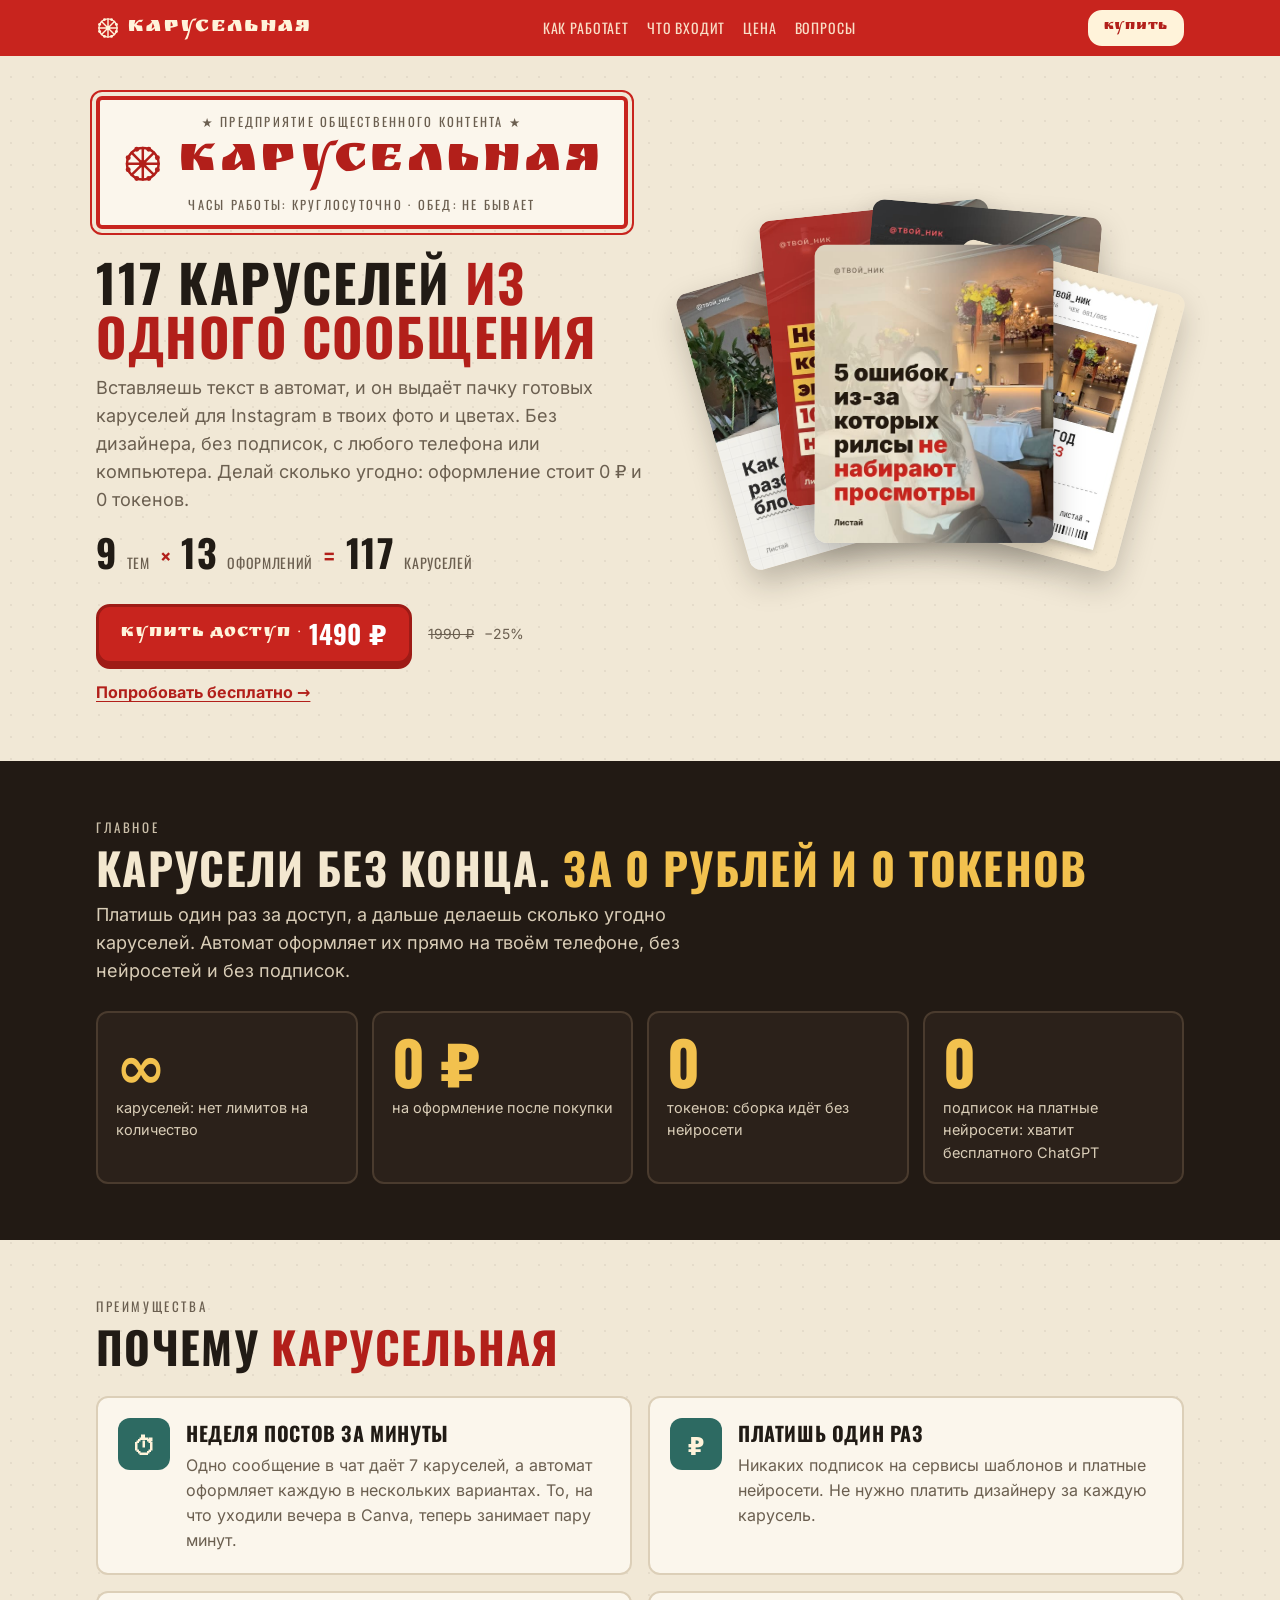
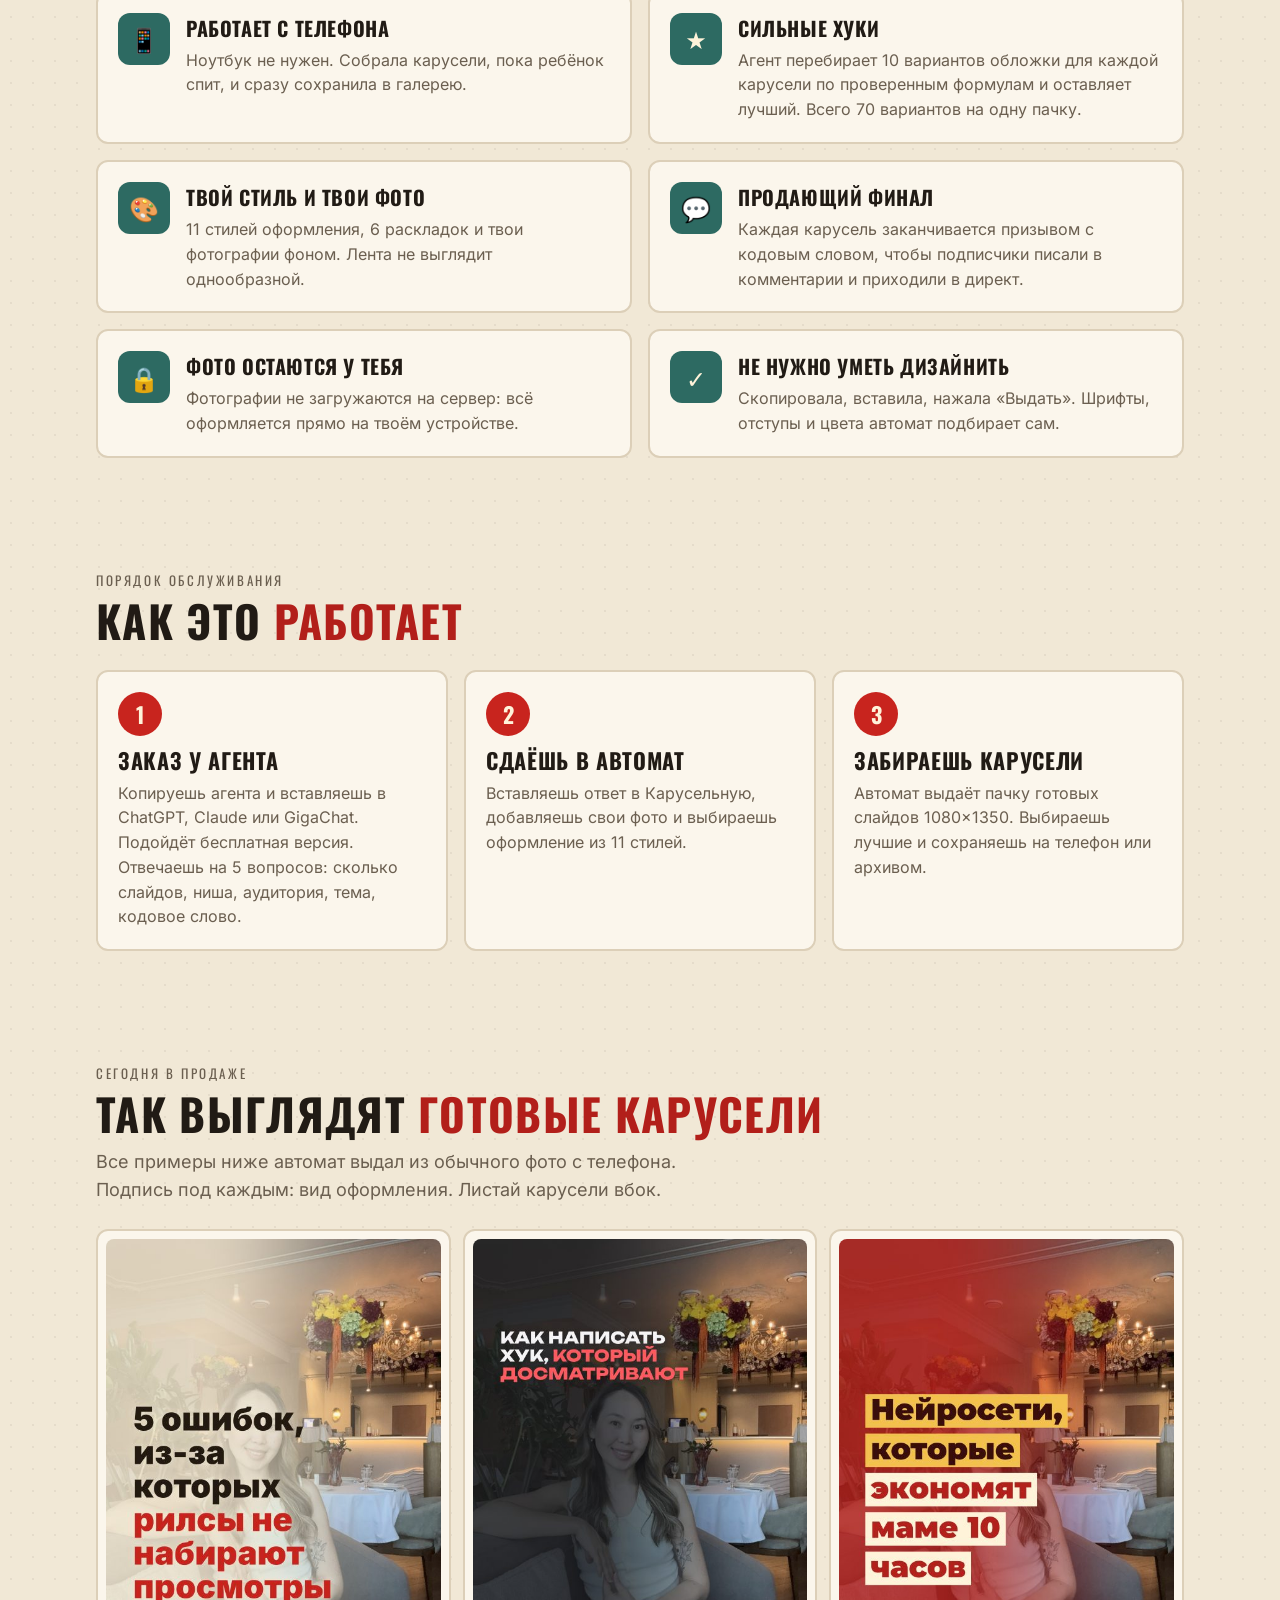
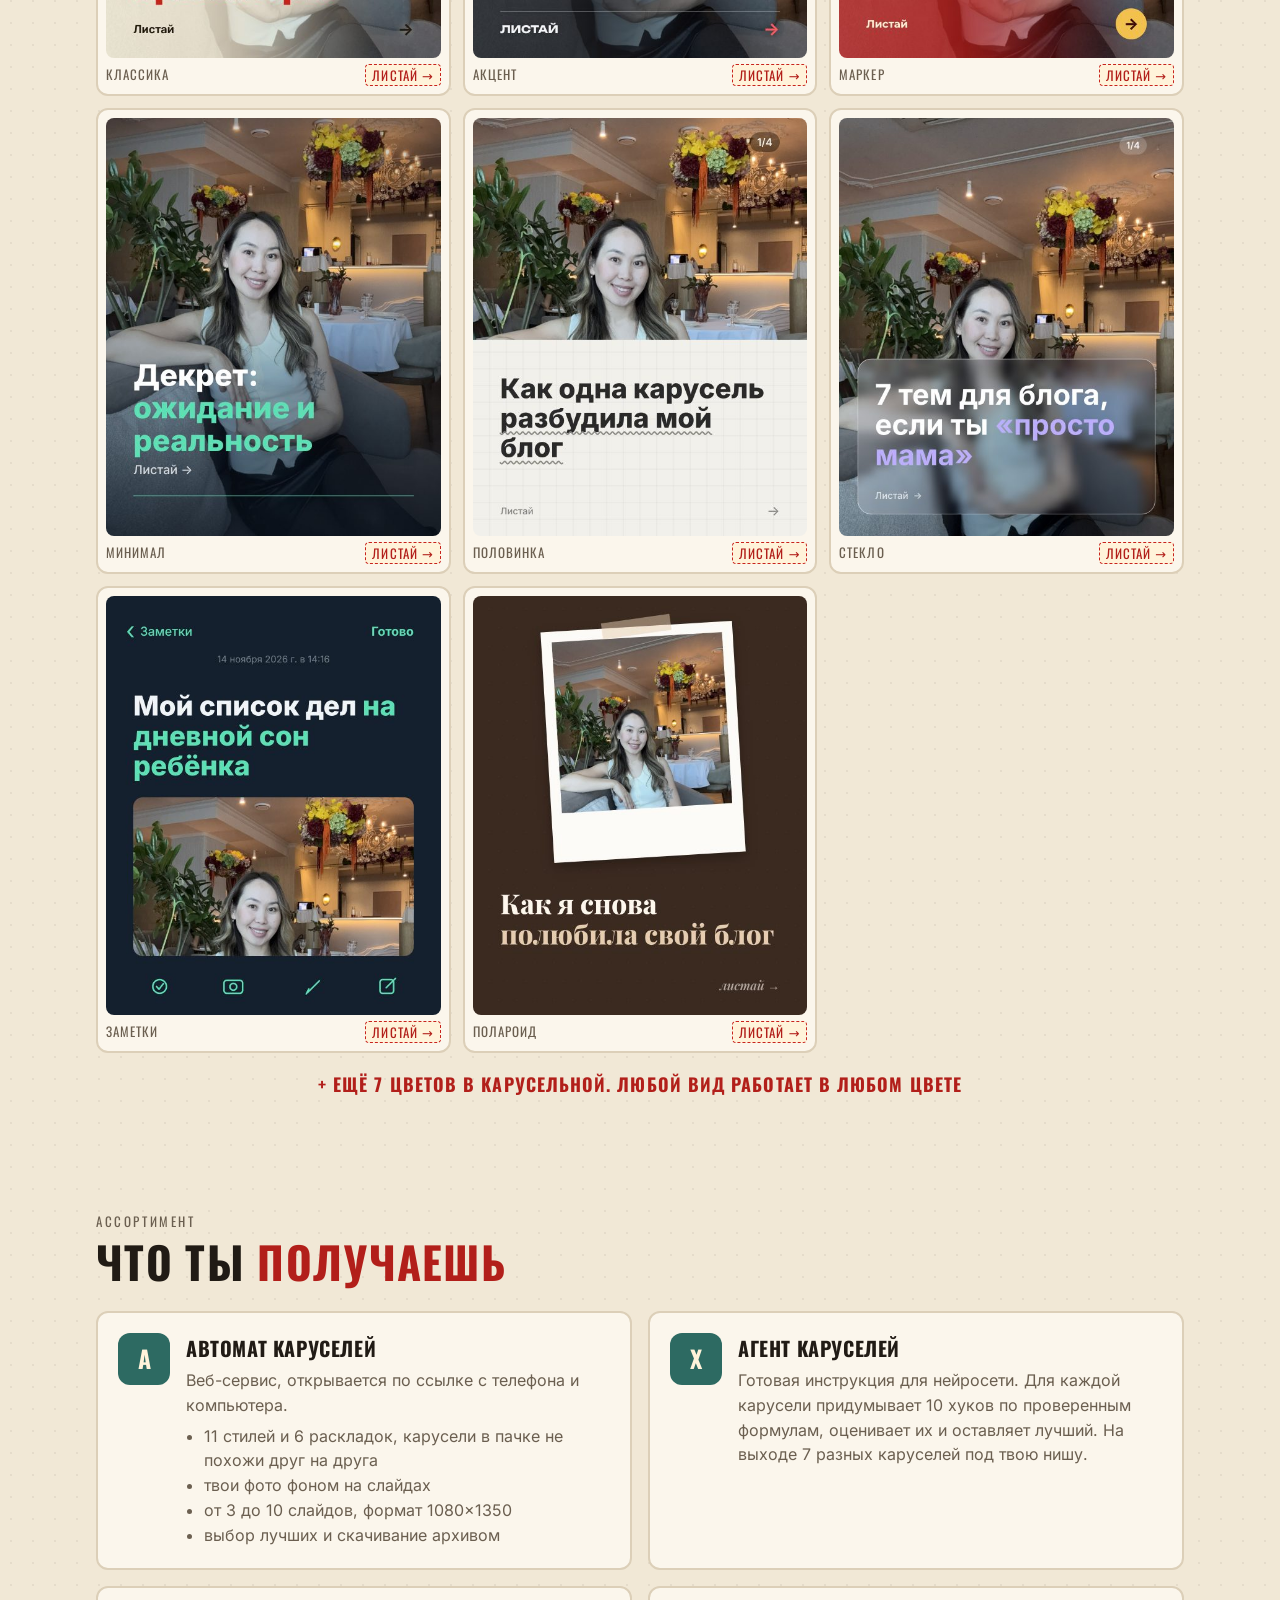
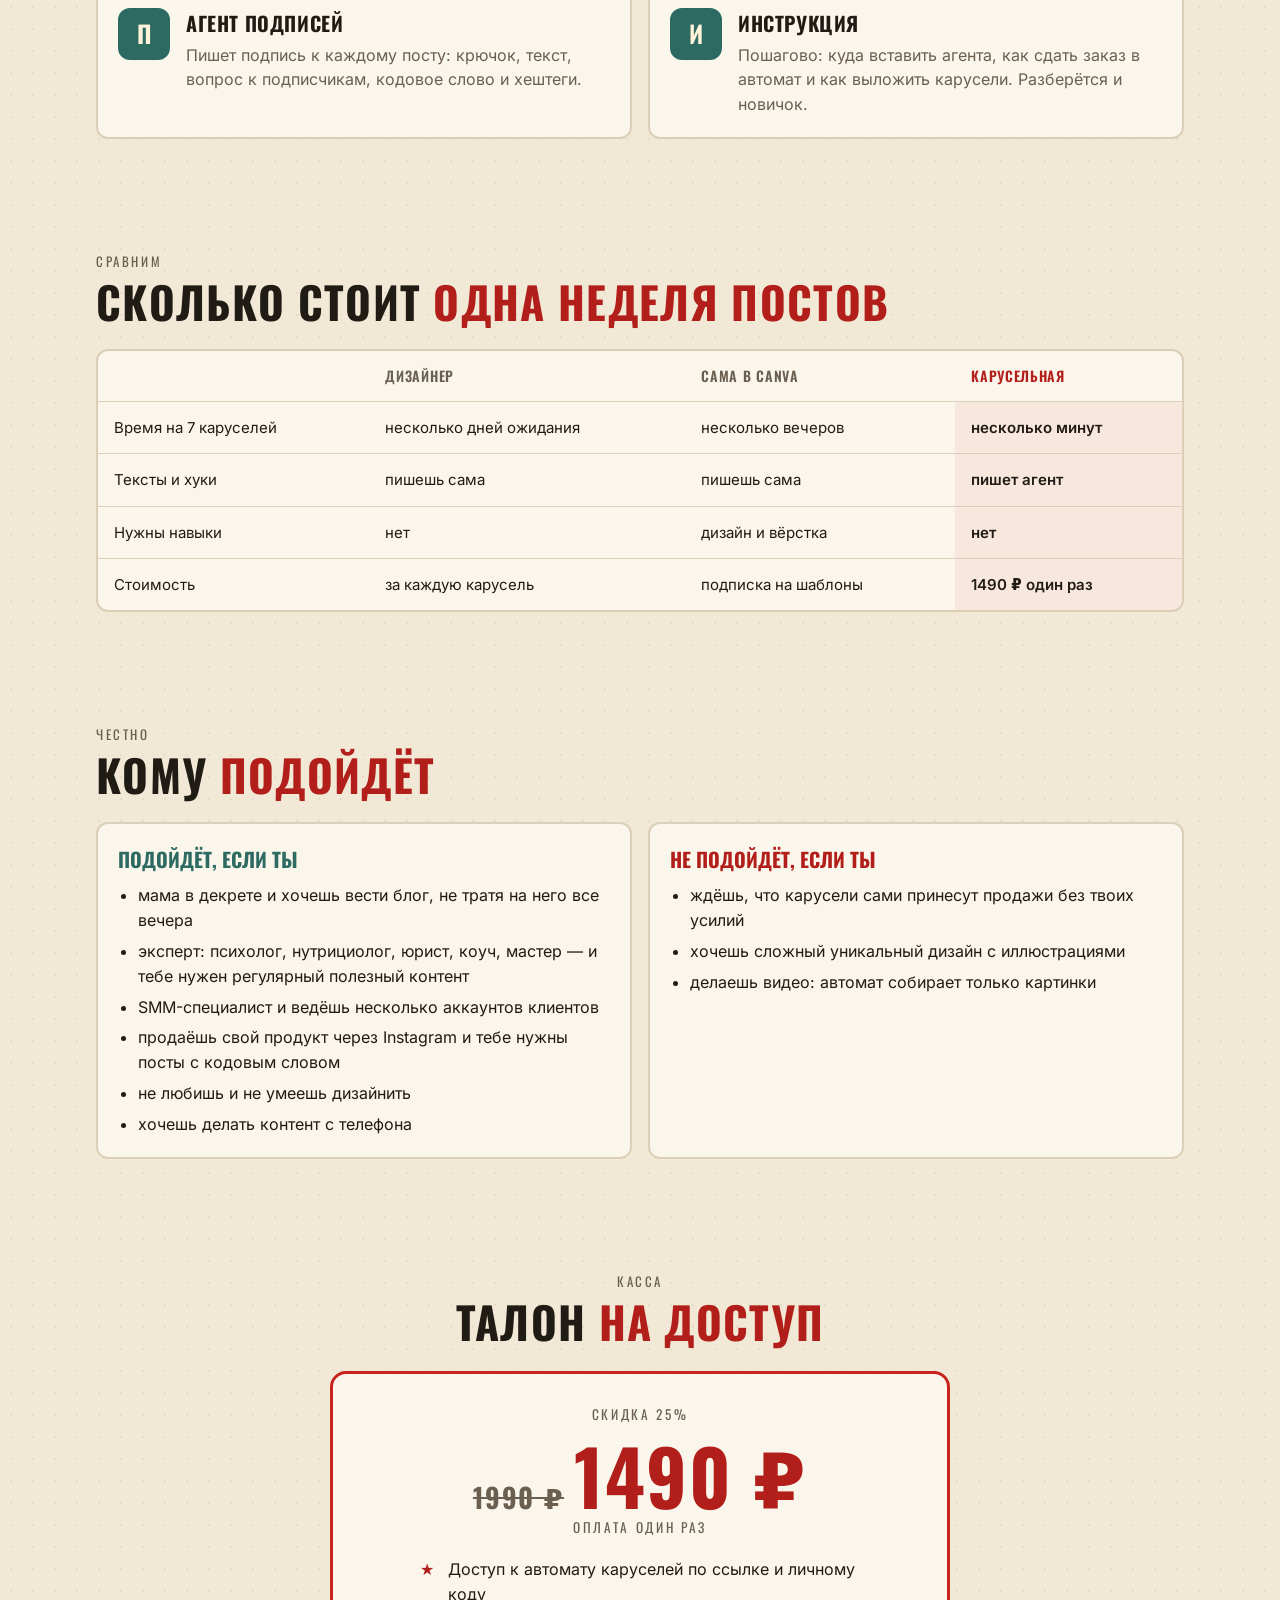
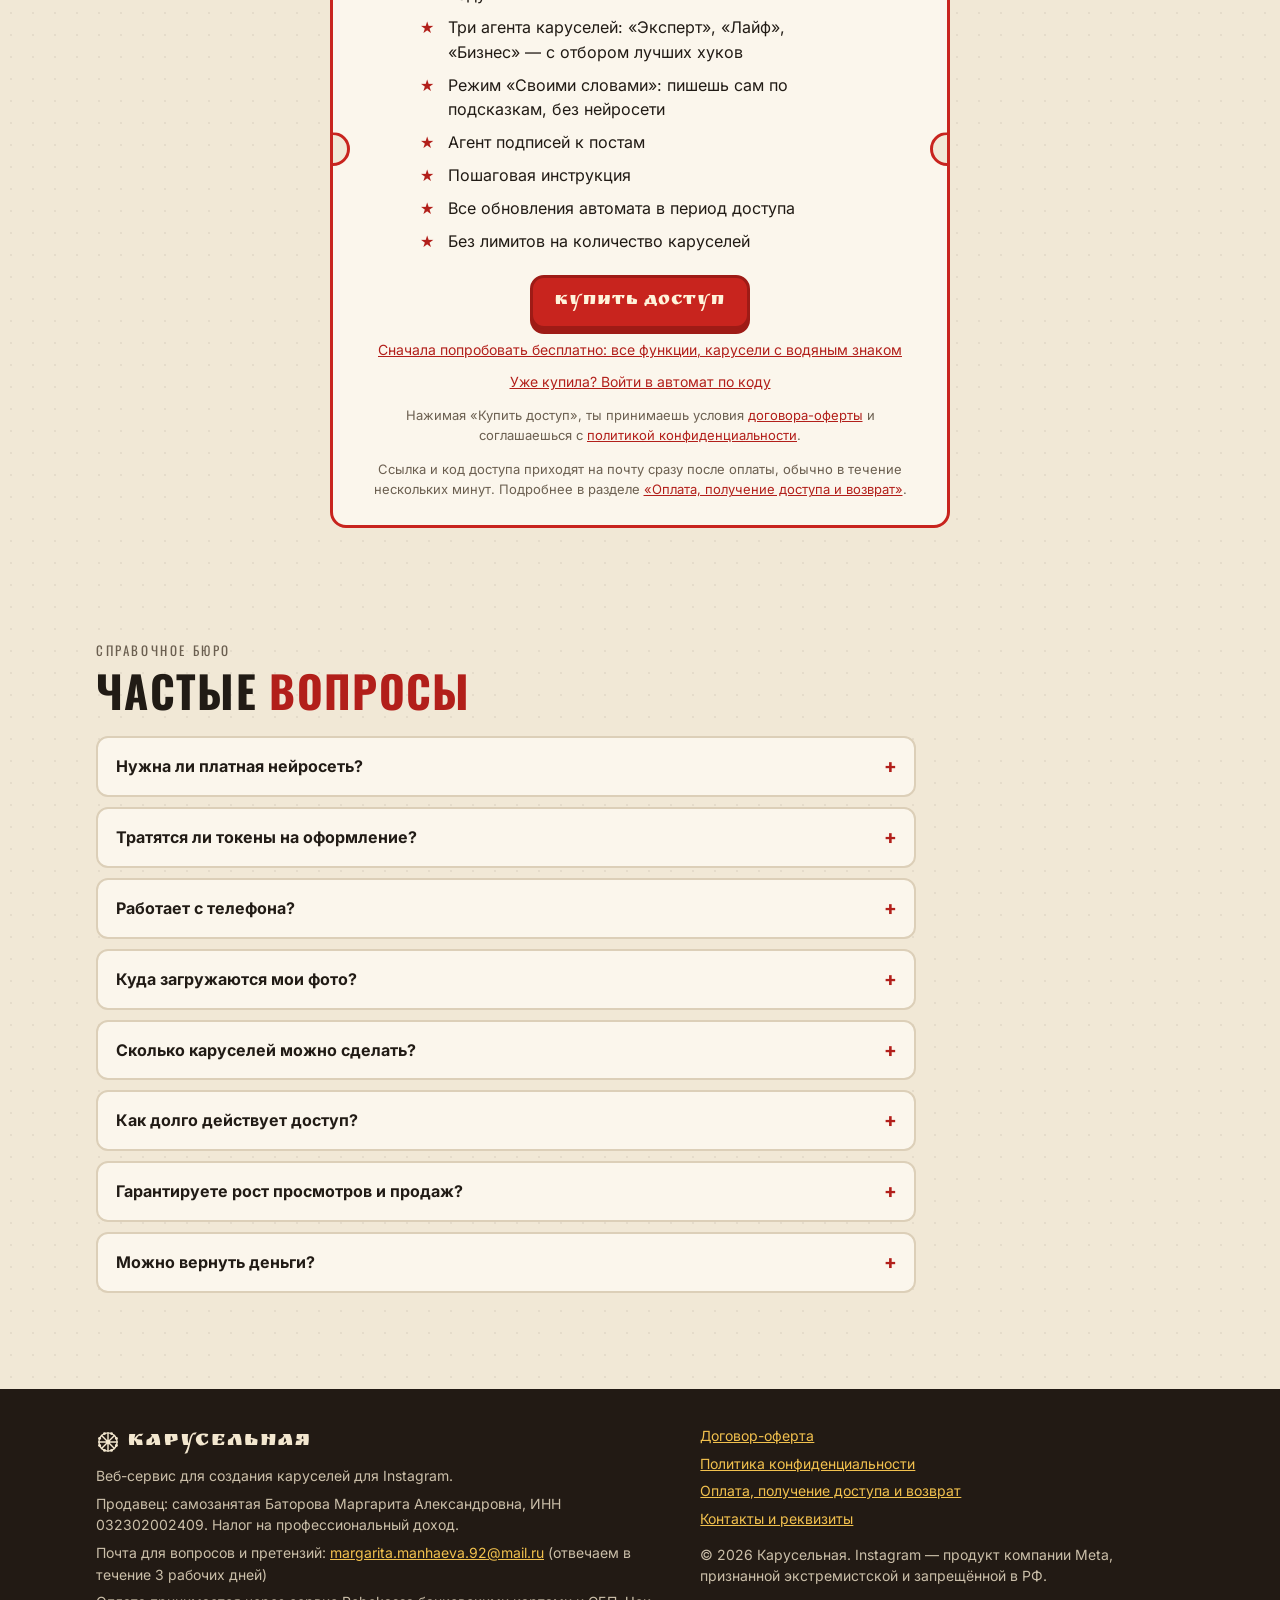
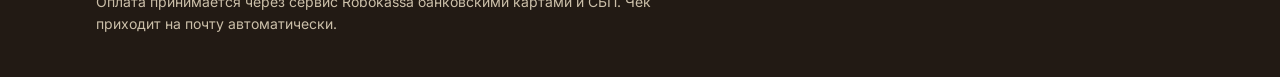
==== commit 9f974639: "Сайт: в превью Половинка и Чек, формула 9 × 13 = 117 Co-Authored-By: Claude Opus 5.5 <noreply@anthro" ====
--- a/index.html
+++ b/index.html
@@ -1,7 +1,7 @@
 <!doctype html>
 <html lang="ru"><head><meta charset="utf-8"><meta name="viewport" content="width=device-width,initial-scale=1,viewport-fit=cover">
-<title>Карусельная — 49 каруселей из одного сообщения</title><meta name="description" content="Неделя контента за пару минут: цепляющие хуки, твои фото, воронка в конце. Прямо с телефона.">
-<meta property="og:type" content="website"><meta property="og:url" content="https://karuselnaya.site/"><meta property="og:site_name" content="Карусельная"><meta property="og:title" content="Карусельная — 49 готовых каруселей"><meta property="og:description" content="Неделя контента за пару минут: цепляющие хуки, твои фото, воронка в конце. Прямо с телефона."><meta property="og:image" content="https://karuselnaya-og.vercel.app/og.png"><meta property="og:image:width" content="1200"><meta property="og:image:height" content="630"><meta name="twitter:card" content="summary_large_image">
+<title>Карусельная — 117 каруселей из одного сообщения</title><meta name="description" content="Неделя контента за пару минут: цепляющие хуки, твои фото, воронка в конце. Прямо с телефона.">
+<meta property="og:type" content="website"><meta property="og:url" content="https://karuselnaya.site/"><meta property="og:site_name" content="Карусельная"><meta property="og:title" content="Карусельная — 117 готовых каруселей"><meta property="og:description" content="Неделя контента за пару минут: цепляющие хуки, твои фото, воронка в конце. Прямо с телефона."><meta property="og:image" content="https://karuselnaya-og.vercel.app/og.png"><meta property="og:image:width" content="1200"><meta property="og:image:height" content="630"><meta name="twitter:card" content="summary_large_image">
 <link rel="icon" href="data:image/svg+xml,%3Csvg viewBox='0 0 100 100' aria-hidden='true'%3E%3Cg fill='none' stroke='%23C8241E' stroke-width='6' stroke-linecap='round'%3E%3Ccircle cx='50' cy='50' r='38'/%3E%3Cline x1='50' y1='50' x2='88.0' y2='50.0'/%3E%3Cline x1='50' y1='50' x2='76.9' y2='76.9'/%3E%3Cline x1='50' y1='50' x2='50.0' y2='88.0'/%3E%3Cline x1='50' y1='50' x2='23.1' y2='76.9'/%3E%3Cline x1='50' y1='50' x2='12.0' y2='50.0'/%3E%3Cline x1='50' y1='50' x2='23.1' y2='23.1'/%3E%3Cline x1='50' y1='50' x2='50.0' y2='12.0'/%3E%3Cline x1='50' y1='50' x2='76.9' y2='23.1'/%3E%3C/g%3E%3Ccircle cx='85.1' cy='64.5' r='6' fill='%23C8241E'/%3E%3Ccircle cx='64.5' cy='85.1' r='6' fill='%23C8241E'/%3E%3Ccircle cx='35.5' cy='85.1' r='6' fill='%23C8241E'/%3E%3Ccircle cx='14.9' cy='64.5' r='6' fill='%23C8241E'/%3E%3Ccircle cx='14.9' cy='35.5' r='6' fill='%23C8241E'/%3E%3Ccircle cx='35.5' cy='14.9' r='6' fill='%23C8241E'/%3E%3Ccircle cx='64.5' cy='14.9' r='6' fill='%23C8241E'/%3E%3Ccircle cx='85.1' cy='35.5' r='6' fill='%23C8241E'/%3E%3Ccircle cx='50' cy='50' r='9' fill='%23C8241E'/%3E%3C/svg%3E">
 <link rel="stylesheet" href="fonts.css"><link rel="stylesheet" href="style.css"></head><body>
 <header class="top"><div class="wrap"><a class="brand" href="index.html"><svg viewBox="0 0 100 100" aria-hidden="true"><g fill="none" stroke="currentColor" stroke-width="6" stroke-linecap="round"><circle cx="50" cy="50" r="38"/><line x1="50" y1="50" x2="88.0" y2="50.0"/><line x1="50" y1="50" x2="76.9" y2="76.9"/><line x1="50" y1="50" x2="50.0" y2="88.0"/><line x1="50" y1="50" x2="23.1" y2="76.9"/><line x1="50" y1="50" x2="12.0" y2="50.0"/><line x1="50" y1="50" x2="23.1" y2="23.1"/><line x1="50" y1="50" x2="50.0" y2="12.0"/><line x1="50" y1="50" x2="76.9" y2="23.1"/></g><circle cx="85.1" cy="64.5" r="6" fill="currentColor"/><circle cx="64.5" cy="85.1" r="6" fill="currentColor"/><circle cx="35.5" cy="85.1" r="6" fill="currentColor"/><circle cx="14.9" cy="64.5" r="6" fill="currentColor"/><circle cx="14.9" cy="35.5" r="6" fill="currentColor"/><circle cx="35.5" cy="14.9" r="6" fill="currentColor"/><circle cx="64.5" cy="14.9" r="6" fill="currentColor"/><circle cx="85.1" cy="35.5" r="6" fill="currentColor"/><circle cx="50" cy="50" r="9" fill="currentColor"/></svg>Карусельная</a>
@@ -11,12 +11,12 @@
 <section class="hero"><div class="wrap">
  <div>
   <div class="sign"><small>★ Предприятие общественного контента ★</small><h1><svg viewBox="0 0 100 100" aria-hidden="true"><g fill="none" stroke="currentColor" stroke-width="6" stroke-linecap="round"><circle cx="50" cy="50" r="38"/><line x1="50" y1="50" x2="88.0" y2="50.0"/><line x1="50" y1="50" x2="76.9" y2="76.9"/><line x1="50" y1="50" x2="50.0" y2="88.0"/><line x1="50" y1="50" x2="23.1" y2="76.9"/><line x1="50" y1="50" x2="12.0" y2="50.0"/><line x1="50" y1="50" x2="23.1" y2="23.1"/><line x1="50" y1="50" x2="50.0" y2="12.0"/><line x1="50" y1="50" x2="76.9" y2="23.1"/></g><circle cx="85.1" cy="64.5" r="6" fill="currentColor"/><circle cx="64.5" cy="85.1" r="6" fill="currentColor"/><circle cx="35.5" cy="85.1" r="6" fill="currentColor"/><circle cx="14.9" cy="64.5" r="6" fill="currentColor"/><circle cx="14.9" cy="35.5" r="6" fill="currentColor"/><circle cx="35.5" cy="14.9" r="6" fill="currentColor"/><circle cx="64.5" cy="14.9" r="6" fill="currentColor"/><circle cx="85.1" cy="35.5" r="6" fill="currentColor"/><circle cx="50" cy="50" r="9" fill="currentColor"/></svg>Карусельная</h1><small>Часы работы: круглосуточно · Обед: не бывает</small></div>
-  <h2>49 каруселей <span class="r">из одного сообщения</span></h2>
+  <h2>117 каруселей <span class="r">из одного сообщения</span></h2>
   <p class="lead">Вставляешь текст в автомат, и он выдаёт пачку готовых каруселей для Instagram в твоих фото и цветах. Без дизайнера, без подписок, с любого телефона или компьютера. Делай сколько угодно: оформление стоит 0 ₽ и 0 токенов.</p>
-  <div class="formula"><b>7</b><span>тем</span><i>×</i><b>7</b><span>оформлений</span><i>=</i><b>49</b><span>каруселей</span></div>
+  <div class="formula"><b>9</b><span>тем</span><i>×</i><b>13</b><span>оформлений</span><i>=</i><b>117</b><span>каруселей</span></div>
   <div class="cta"><a class="btn" href="#price">Купить доступ · <span class="pr"><span data-price>1490</span> ₽</span></a><span class="sale" data-sale><s>1990 ₽</s> −25%<span class="tleft">, ещё <b data-timer>—</b></span></span><a class="try" href="avtomat/proba.html">Попробовать бесплатно →</a></div>
  </div>
- <div class="fan" aria-hidden="true"><img src="img/1_0.jpg" alt=""><img src="img/2_0.jpg" alt=""><img src="img/6_0.jpg" alt=""><img src="img/5_0.jpg" alt=""><img src="img/0_0.jpg" alt=""></div>
+ <div class="fan" aria-hidden="true"><img src="img/fan_half.jpg" alt=""><img src="img/2_0.jpg" alt=""><img src="img/1_0.jpg" alt=""><img src="img/fan_rc.jpg" alt=""><img src="img/0_0.jpg" alt=""></div>
 </div></section>
 
 
--- a/style.css
+++ b/style.css
@@ -56,6 +56,7 @@
 .formula b{font-size:38px;line-height:1;color:var(--ink)}
 .formula i{font-style:normal;color:var(--red-text);font-size:30px}
 .formula span{font-size:14px;color:var(--muted)}
+@media (max-width:420px){.formula{gap:7px}.formula b{font-size:32px}.formula i{font-size:24px}.formula span{font-size:12px;letter-spacing:.02em}}
 .fan{position:relative;aspect-ratio:1/1;max-width:520px;width:100%;margin:0 auto}
 .fan img{position:absolute;width:46%;height:auto;aspect-ratio:4/5;border-radius:12px;box-shadow:0 14px 30px rgba(33,27,21,.25);left:27%;top:12%;transition:transform .5s}
 .fan img:nth-child(1){transform:rotate(-16deg) translate(-52%,6%)}
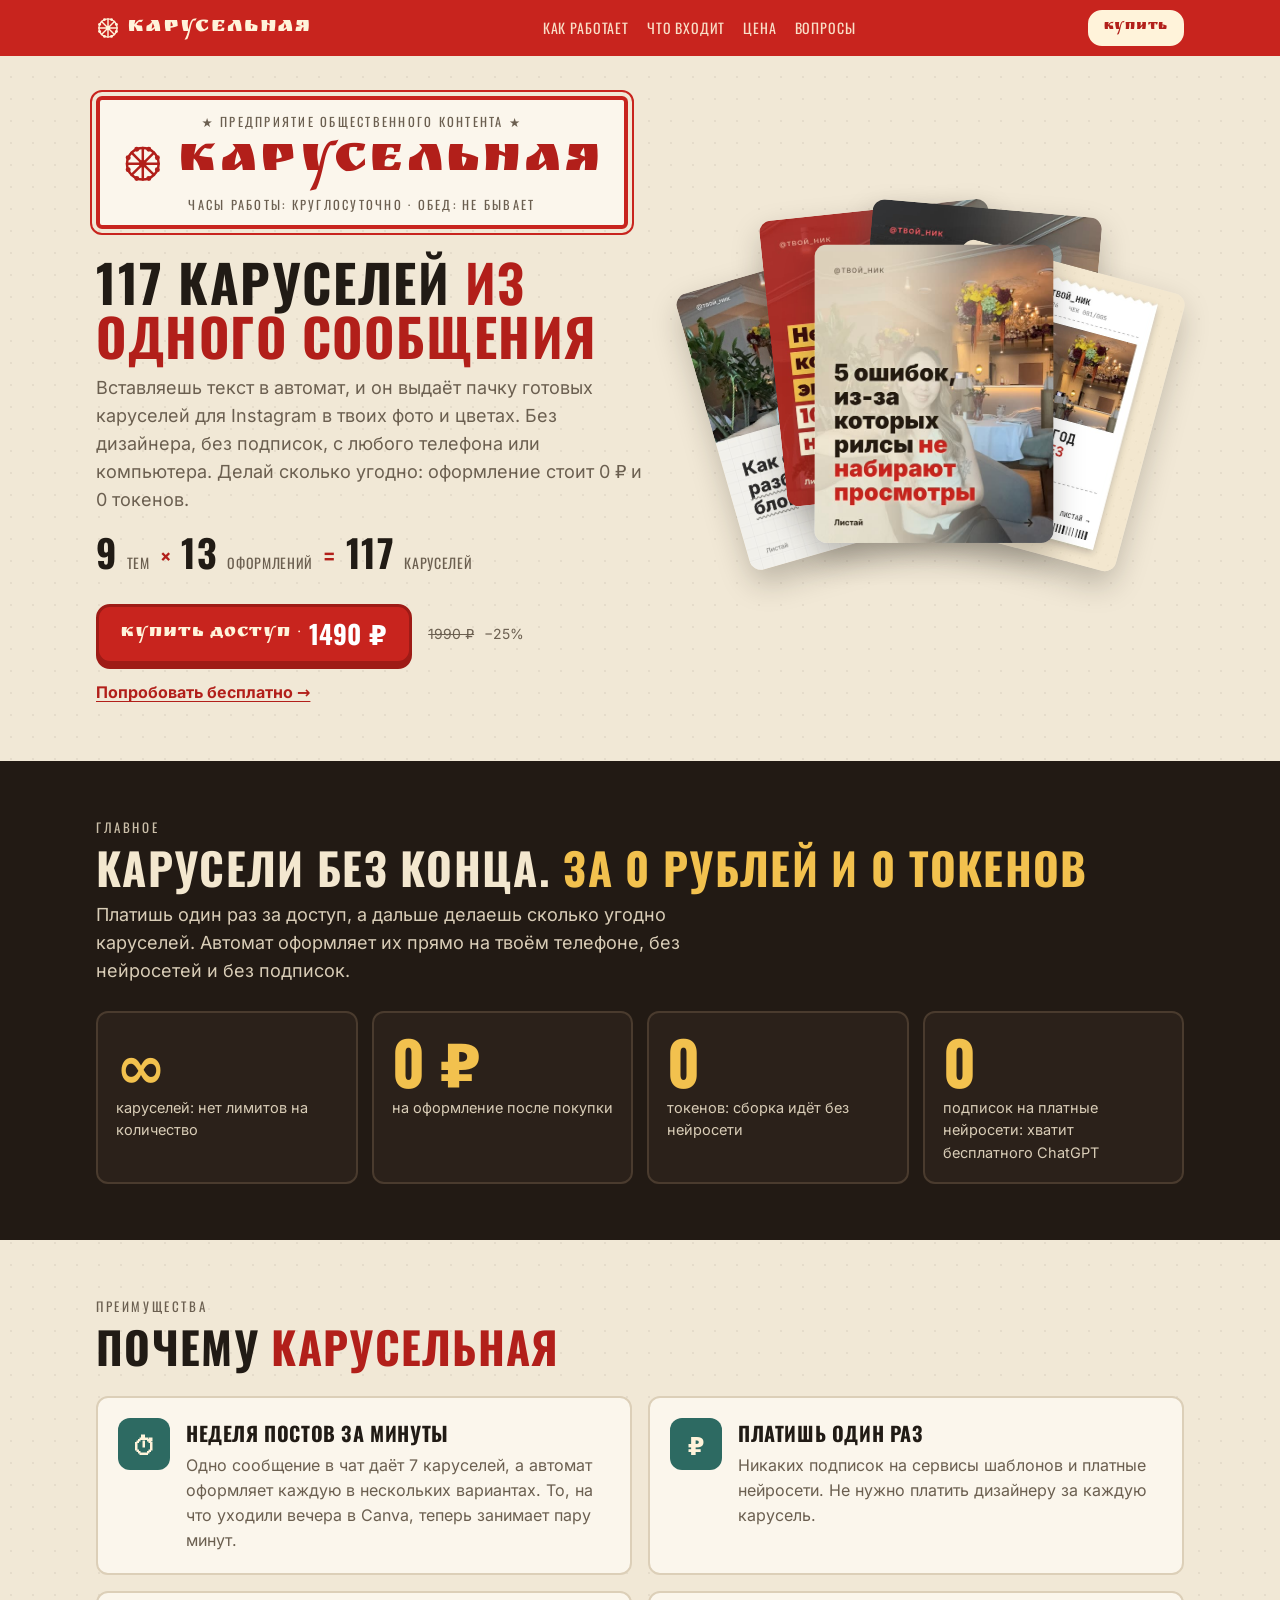
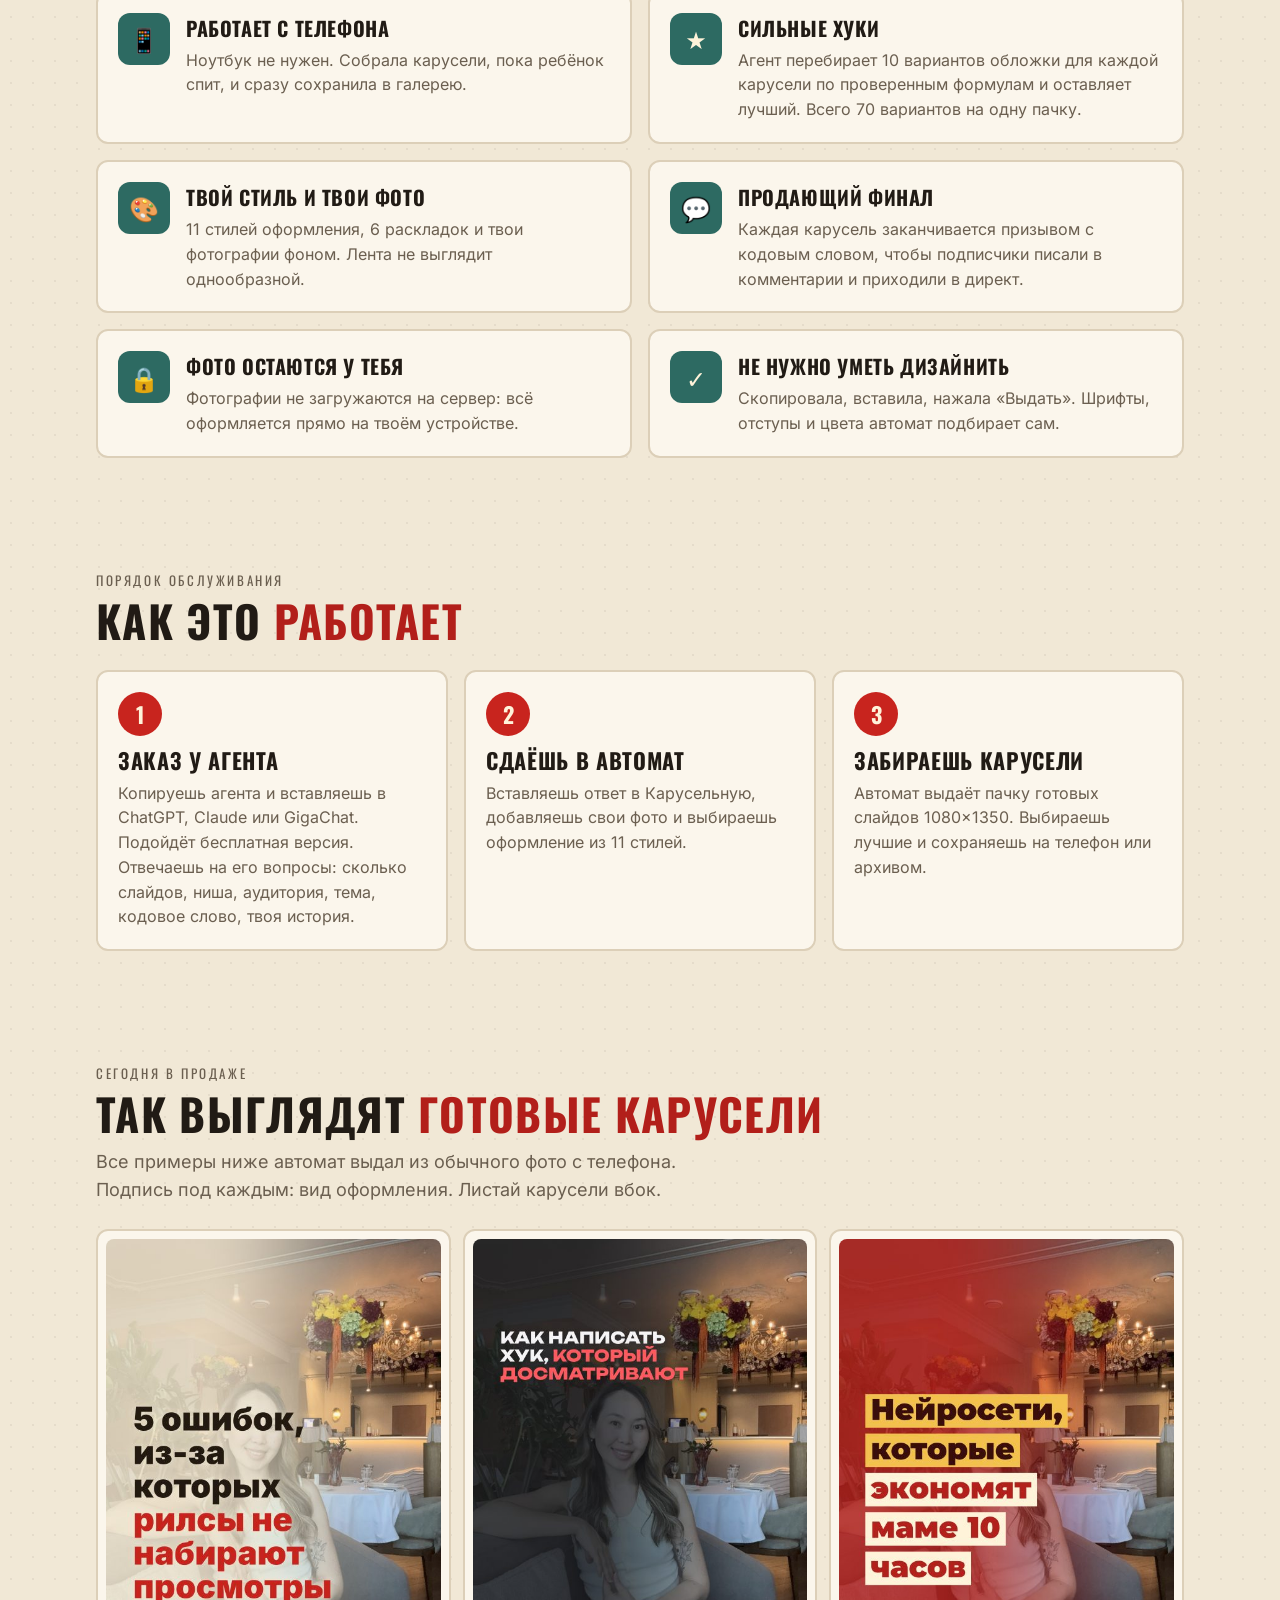
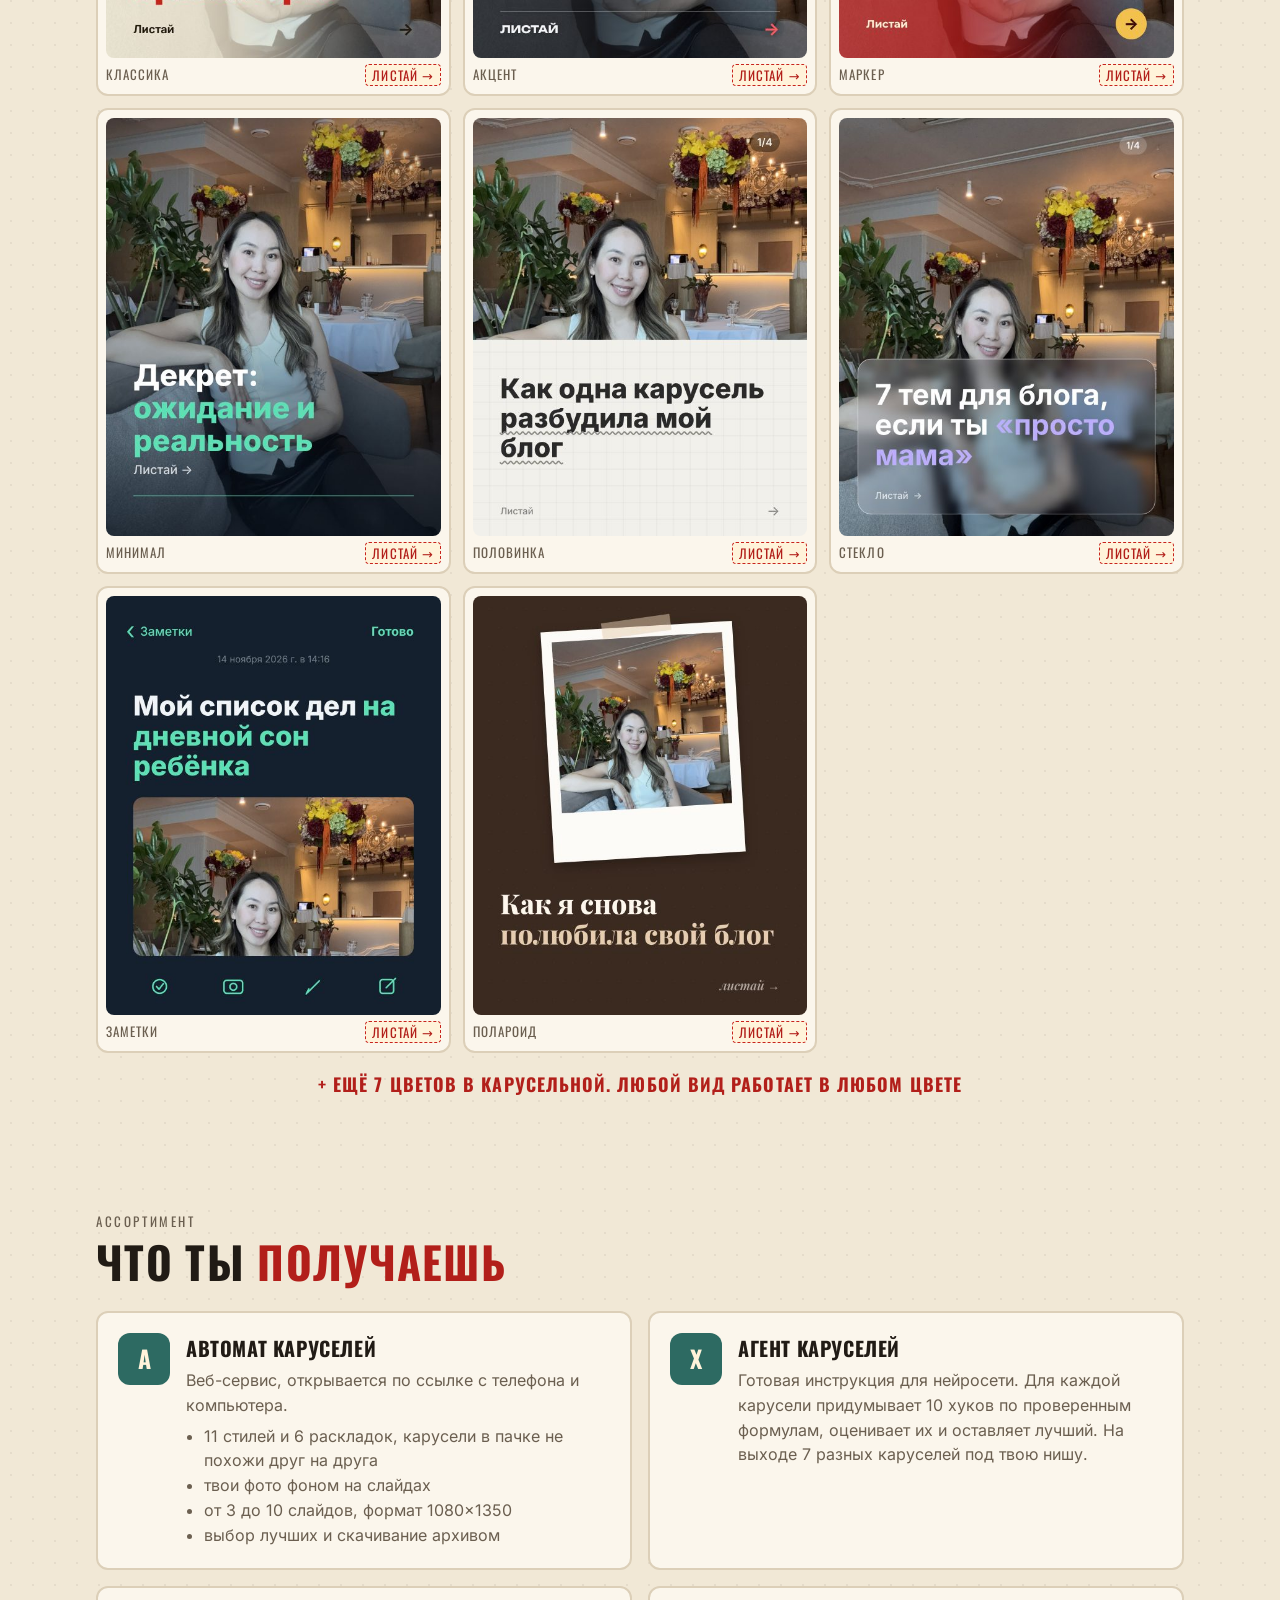
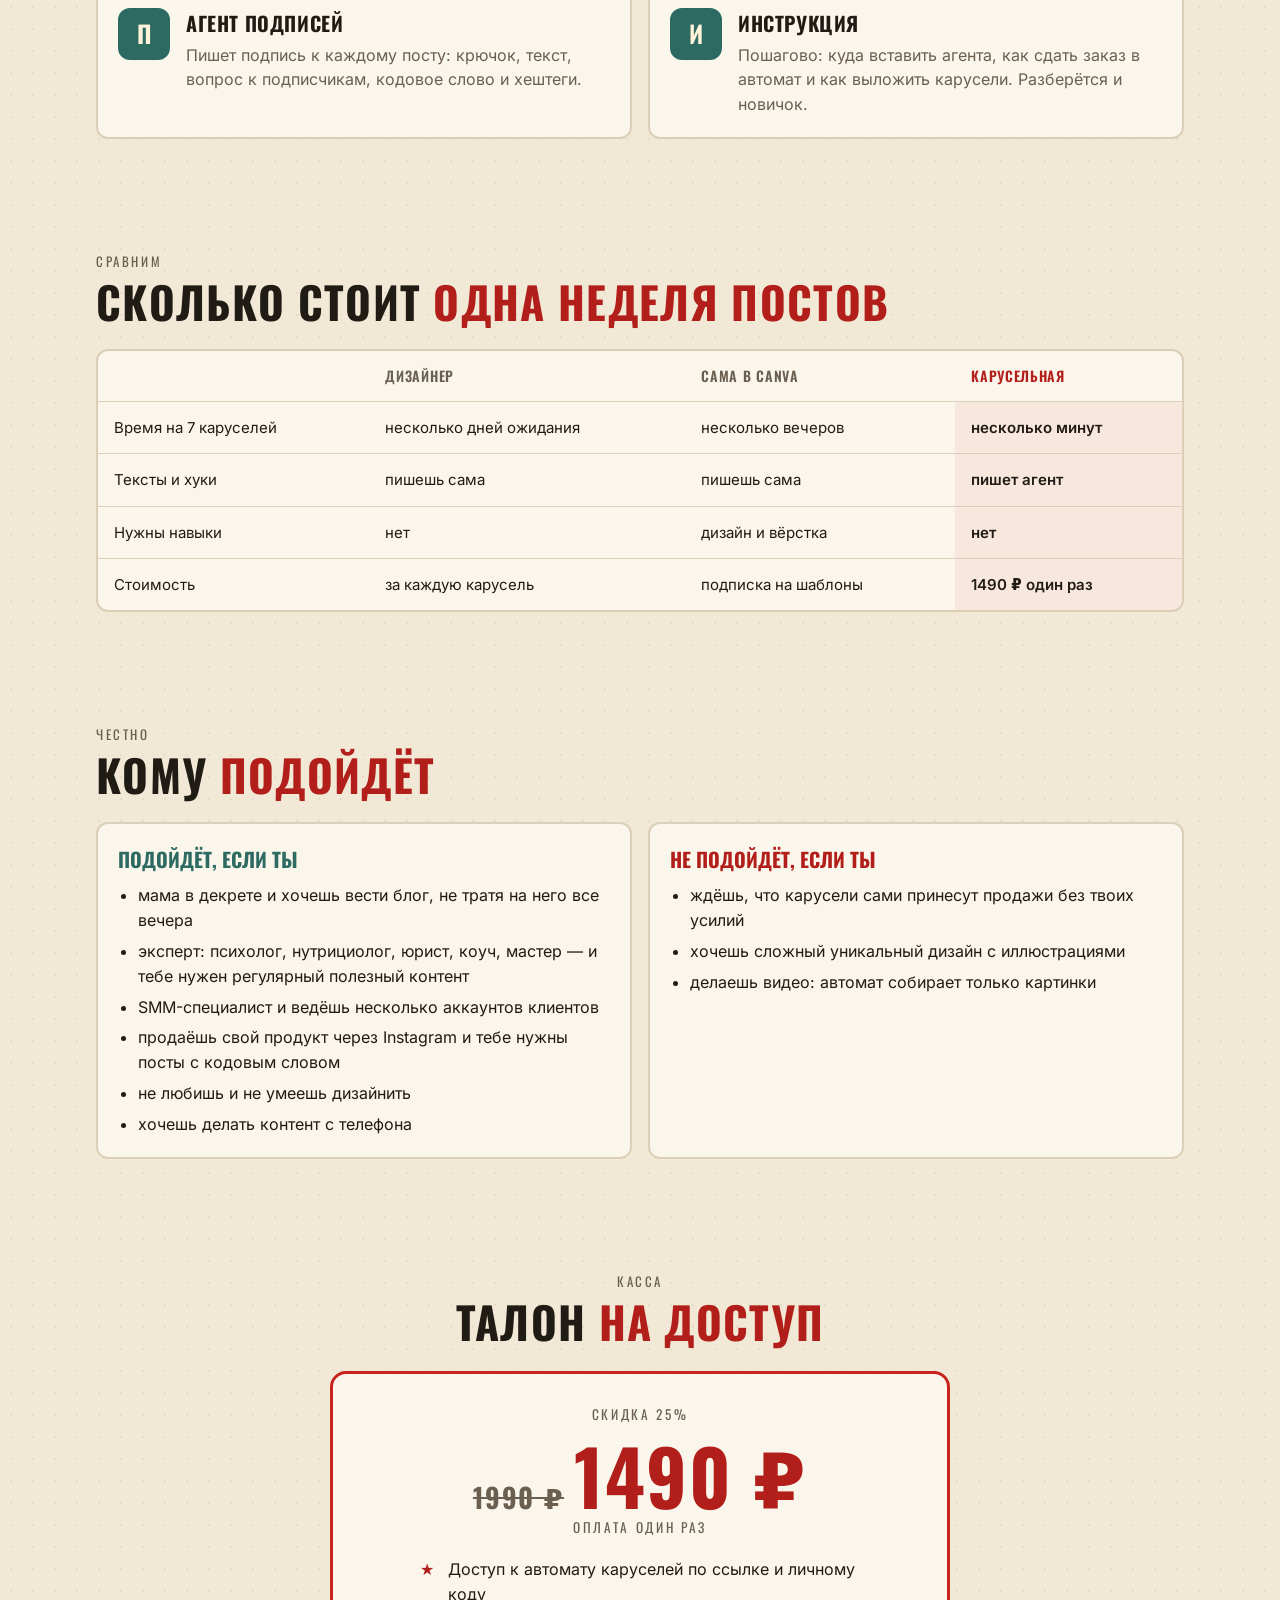
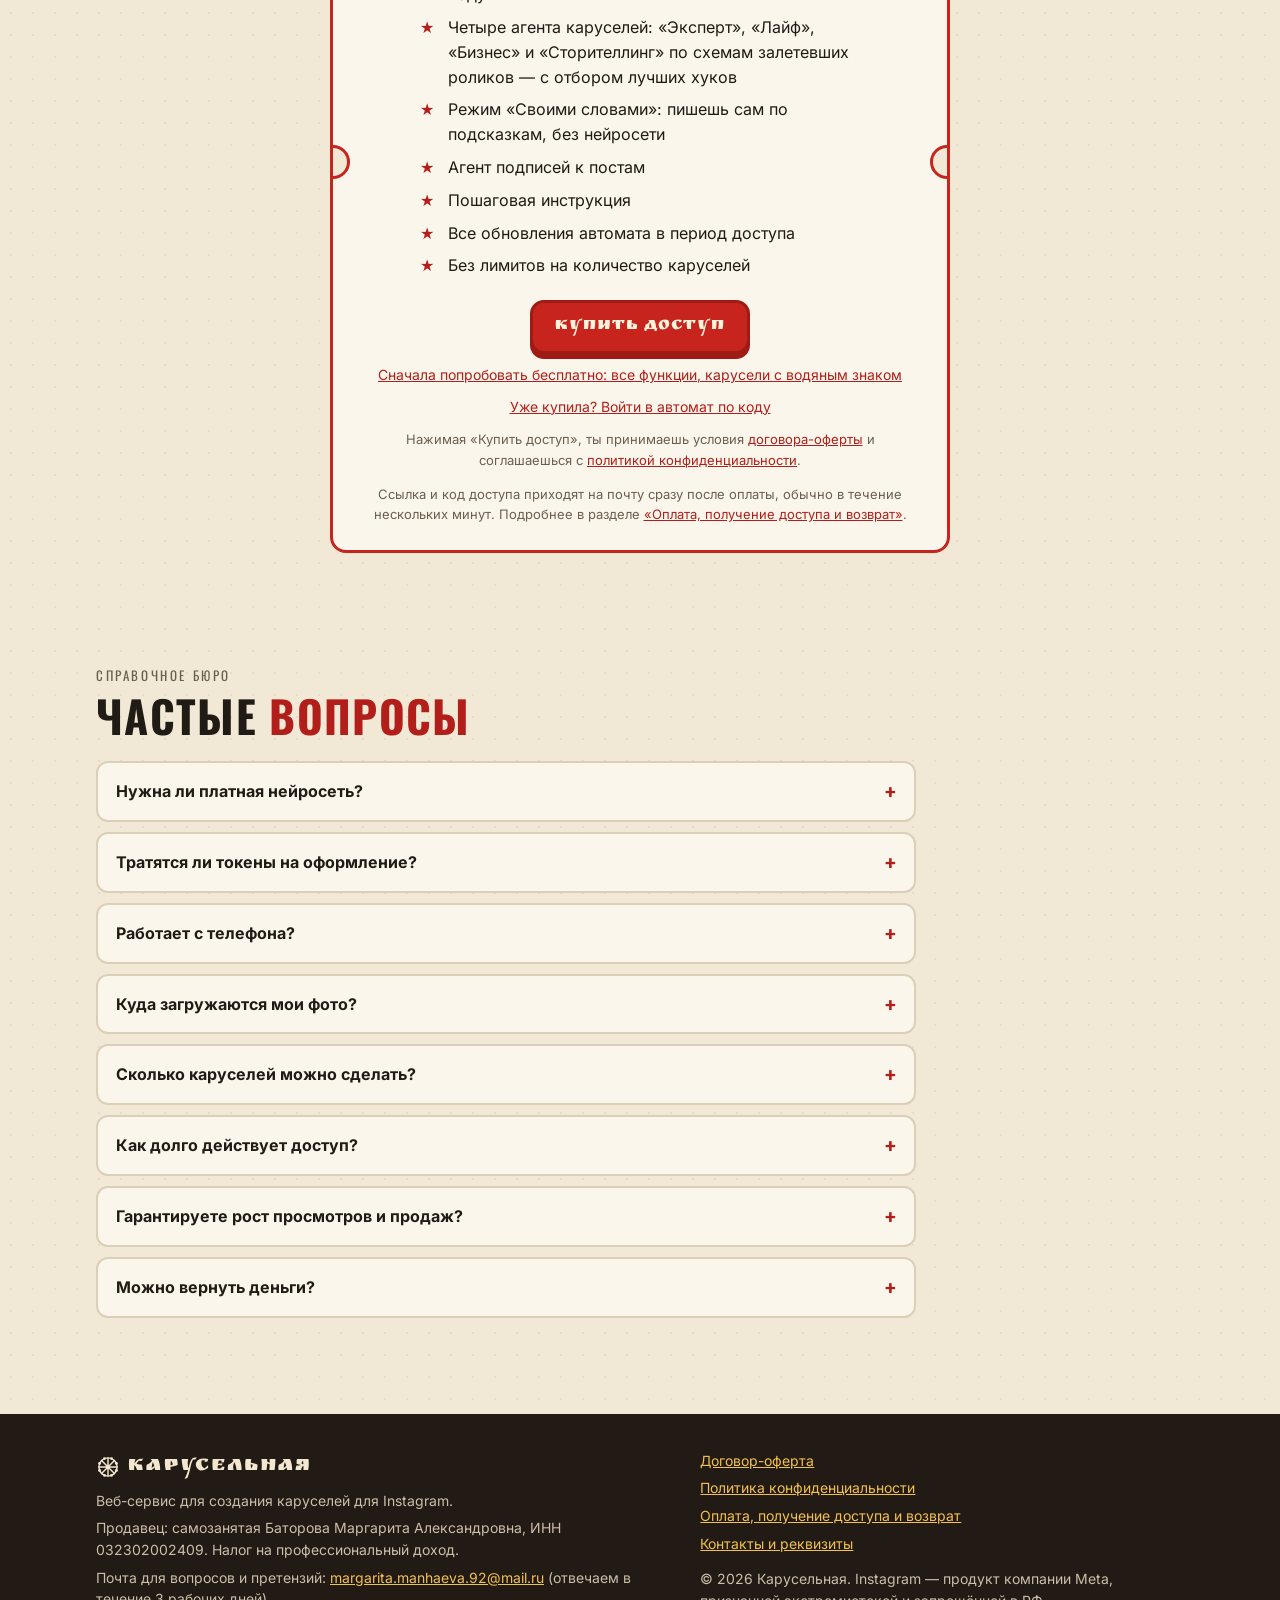
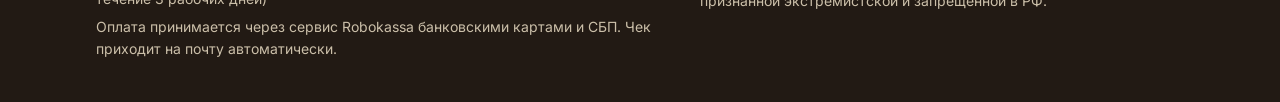
==== commit f2f2c141: "Автомат: агенты под охваты (второй хук, крючки, 7–9 слайдов, истории по схемам) и новый агент «Стори" ====
--- a/index.html
+++ b/index.html
@@ -48,7 +48,7 @@
 <section id="how"><div class="wrap">
  <p class="kicker">Порядок обслуживания</p><h2>Как это <span class="r">работает</span></h2>
  <div class="steps">
-  <div class="step"><div class="n">1</div><h3>Заказ у агента</h3><p>Копируешь агента и вставляешь в ChatGPT, Claude или GigaChat. Подойдёт бесплатная версия. Отвечаешь на 5 вопросов: сколько слайдов, ниша, аудитория, тема, кодовое слово.</p></div>
+  <div class="step"><div class="n">1</div><h3>Заказ у агента</h3><p>Копируешь агента и вставляешь в ChatGPT, Claude или GigaChat. Подойдёт бесплатная версия. Отвечаешь на его вопросы: сколько слайдов, ниша, аудитория, тема, кодовое слово, твоя история.</p></div>
   <div class="step"><div class="n">2</div><h3>Сдаёшь в автомат</h3><p>Вставляешь ответ в Карусельную, добавляешь свои фото и выбираешь оформление из 11 стилей.</p></div>
   <div class="step"><div class="n">3</div><h3>Забираешь карусели</h3><p>Автомат выдаёт пачку готовых слайдов 1080×1350. Выбираешь лучшие и сохраняешь на телефон или архивом.</p></div>
  </div>
@@ -98,7 +98,7 @@
   <div class="p"><s data-sale>1990 ₽</s><span data-price>1490</span> ₽</div>
   <small>оплата один раз</small>
   <div class="timer" data-sale><span>До повышения цены до 1990 ₽ осталось</span><div class="tbox"><div><b data-t="d">00</b><i>дней</i></div><div><b data-t="h">00</b><i>часов</i></div><div><b data-t="m">00</b><i>минут</i></div><div><b data-t="s">00</b><i>секунд</i></div></div></div>
-  <ul><li>Доступ к автомату каруселей по ссылке и личному коду</li><li>Три агента каруселей: «Эксперт», «Лайф», «Бизнес» — с отбором лучших хуков</li><li>Режим «Своими словами»: пишешь сам по подсказкам, без нейросети</li><li>Агент подписей к постам</li><li>Пошаговая инструкция</li><li>Все обновления автомата в период доступа</li><li>Без лимитов на количество каруселей</li></ul>
+  <ul><li>Доступ к автомату каруселей по ссылке и личному коду</li><li>Четыре агента каруселей: «Эксперт», «Лайф», «Бизнес» и «Сторителлинг» по схемам залетевших роликов — с отбором лучших хуков</li><li>Режим «Своими словами»: пишешь сам по подсказкам, без нейросети</li><li>Агент подписей к постам</li><li>Пошаговая инструкция</li><li>Все обновления автомата в период доступа</li><li>Без лимитов на количество каруселей</li></ul>
   <a class="btn" id="buy" href="https://karuselnaya-shop.vercel.app/api/pay" rel="nofollow">Купить доступ</a>
   <p class="have"><a href="avtomat/proba.html">Сначала попробовать бесплатно: все функции, карусели с водяным знаком</a></p>
   <p class="have"><a href="avtomat/">Уже купила? Войти в автомат по коду</a></p>
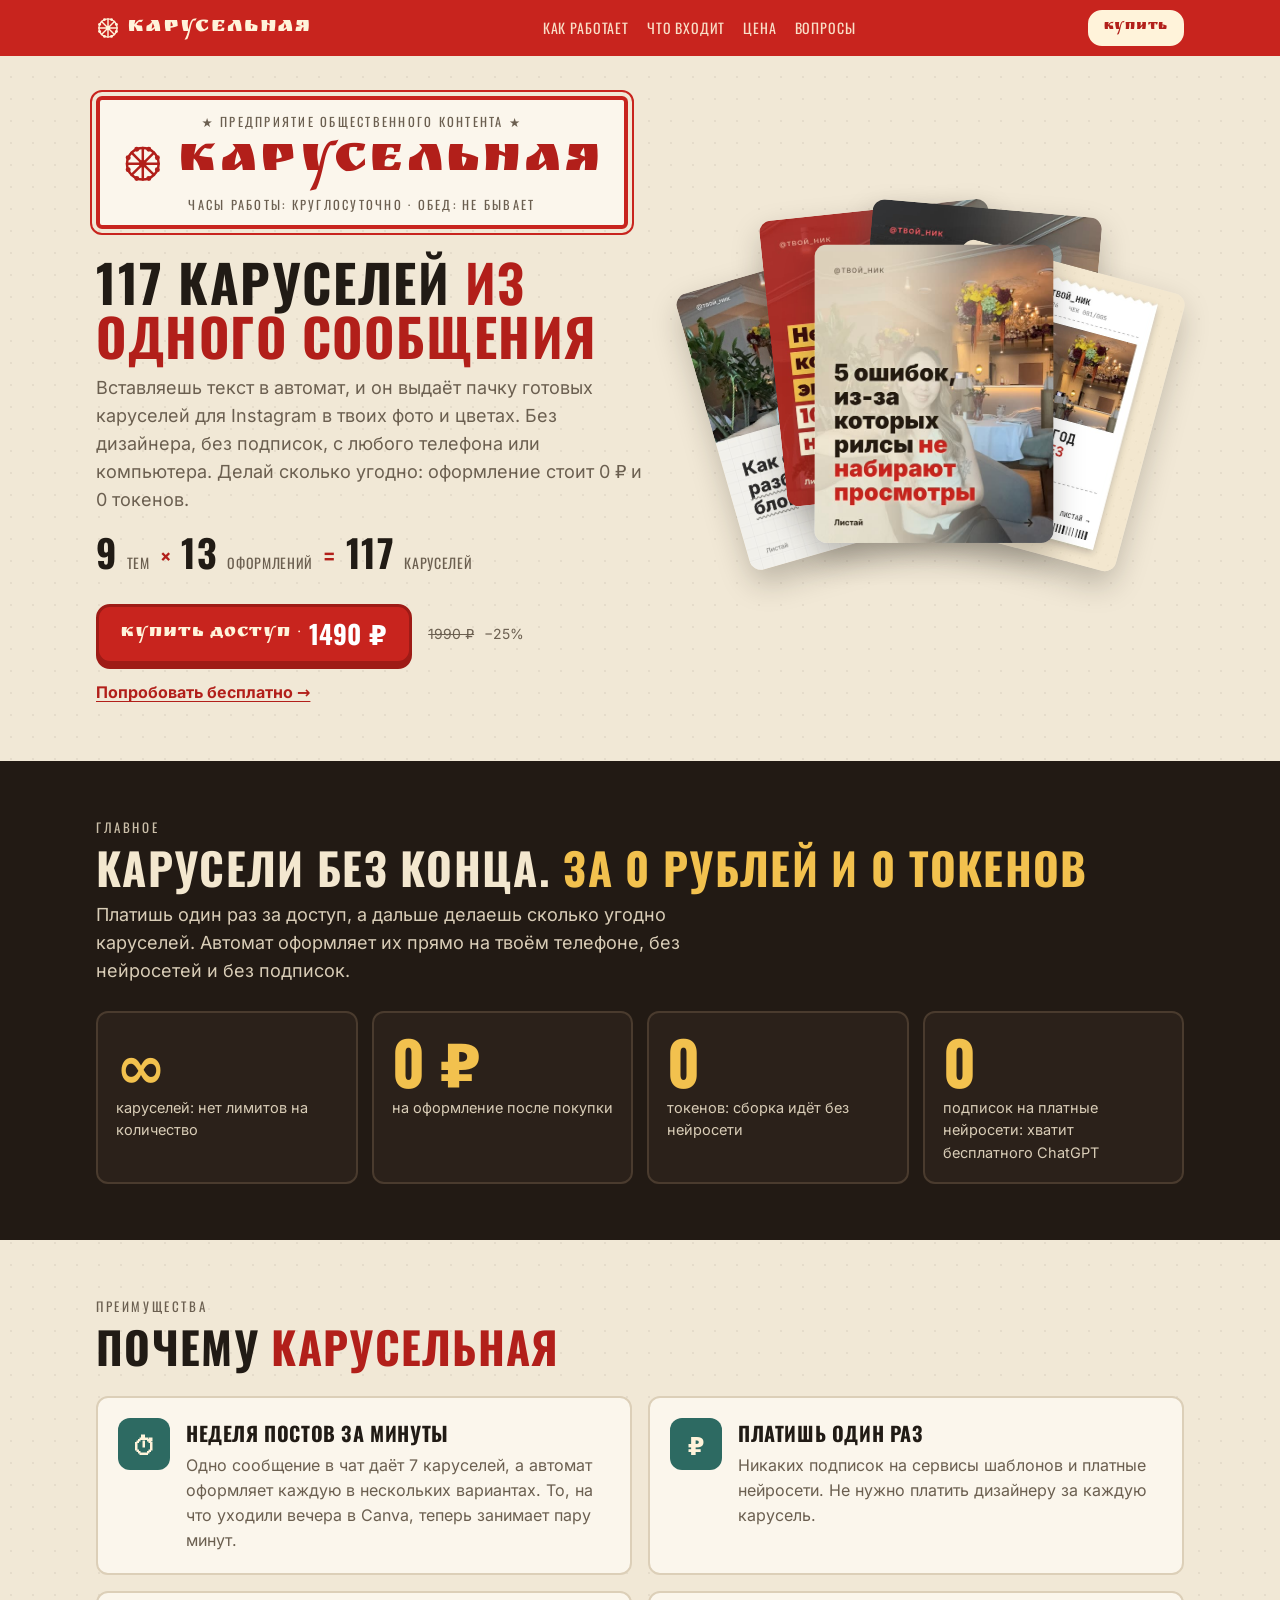
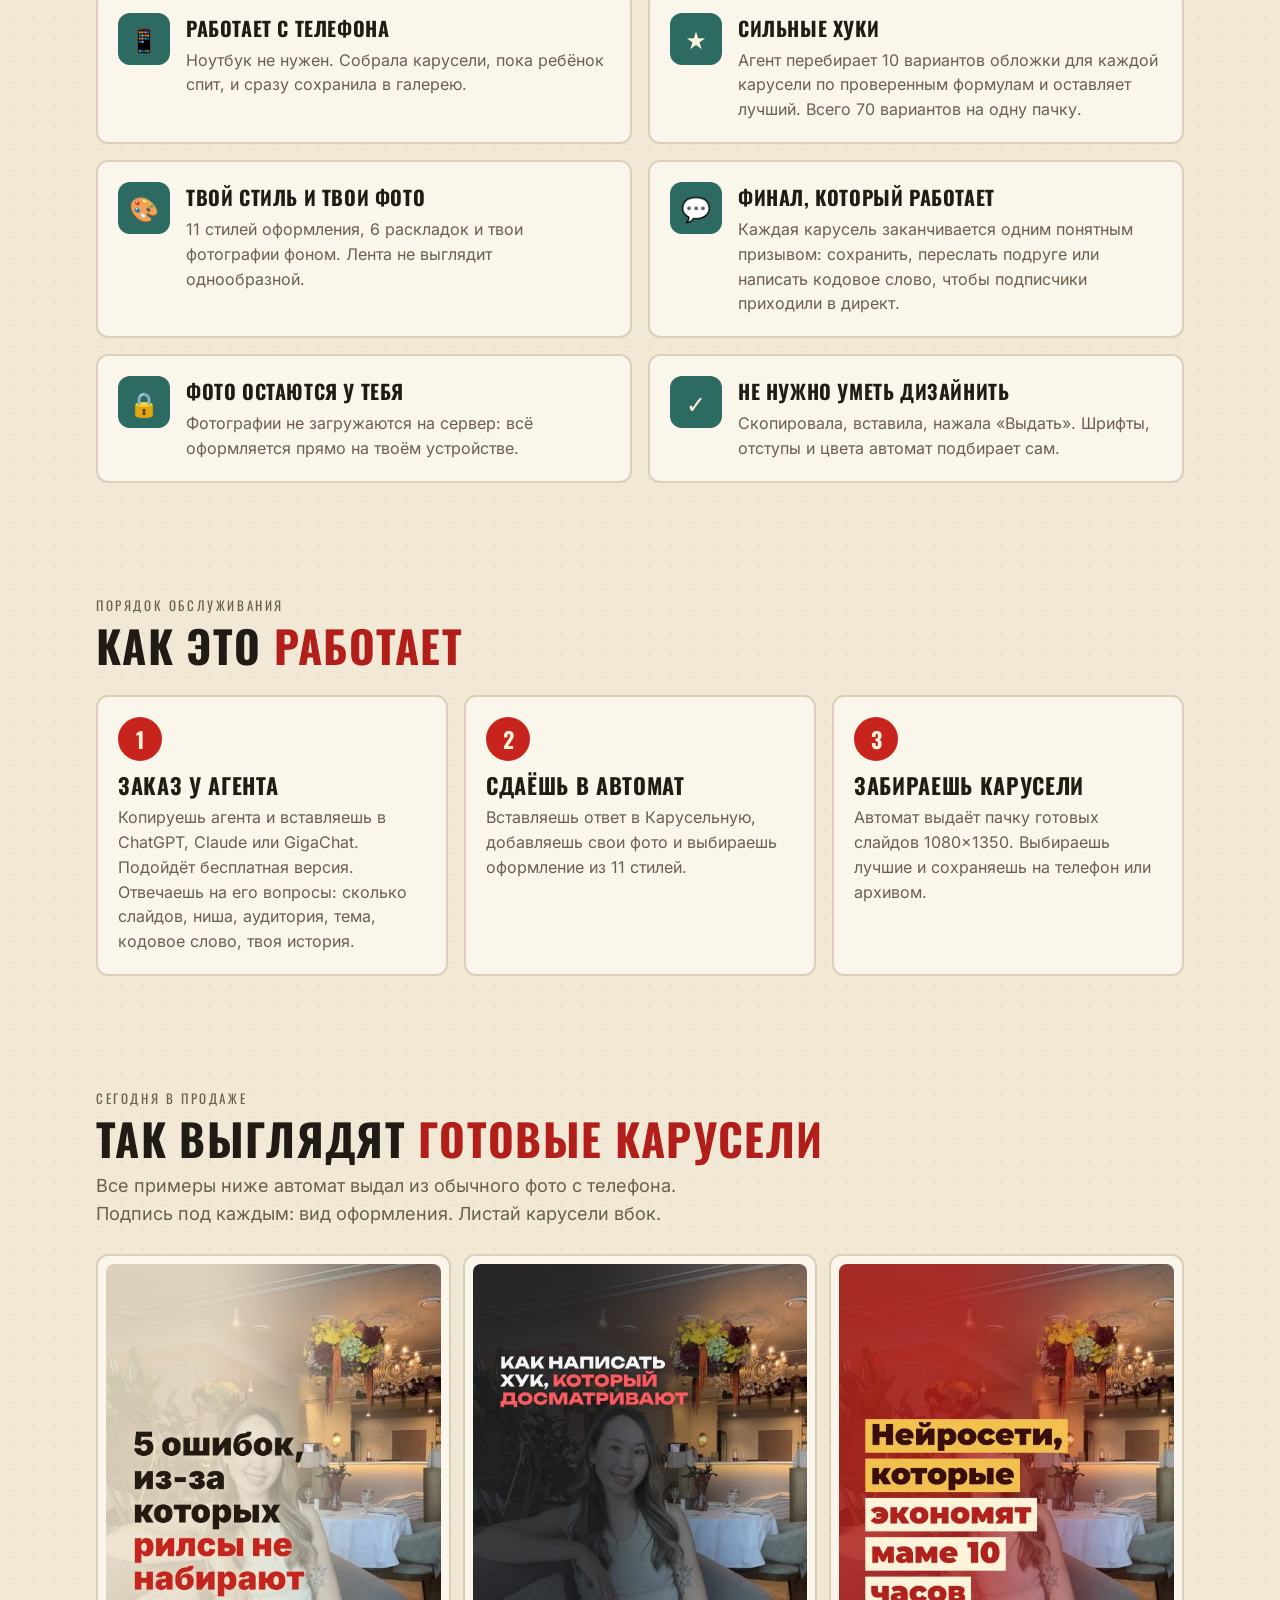
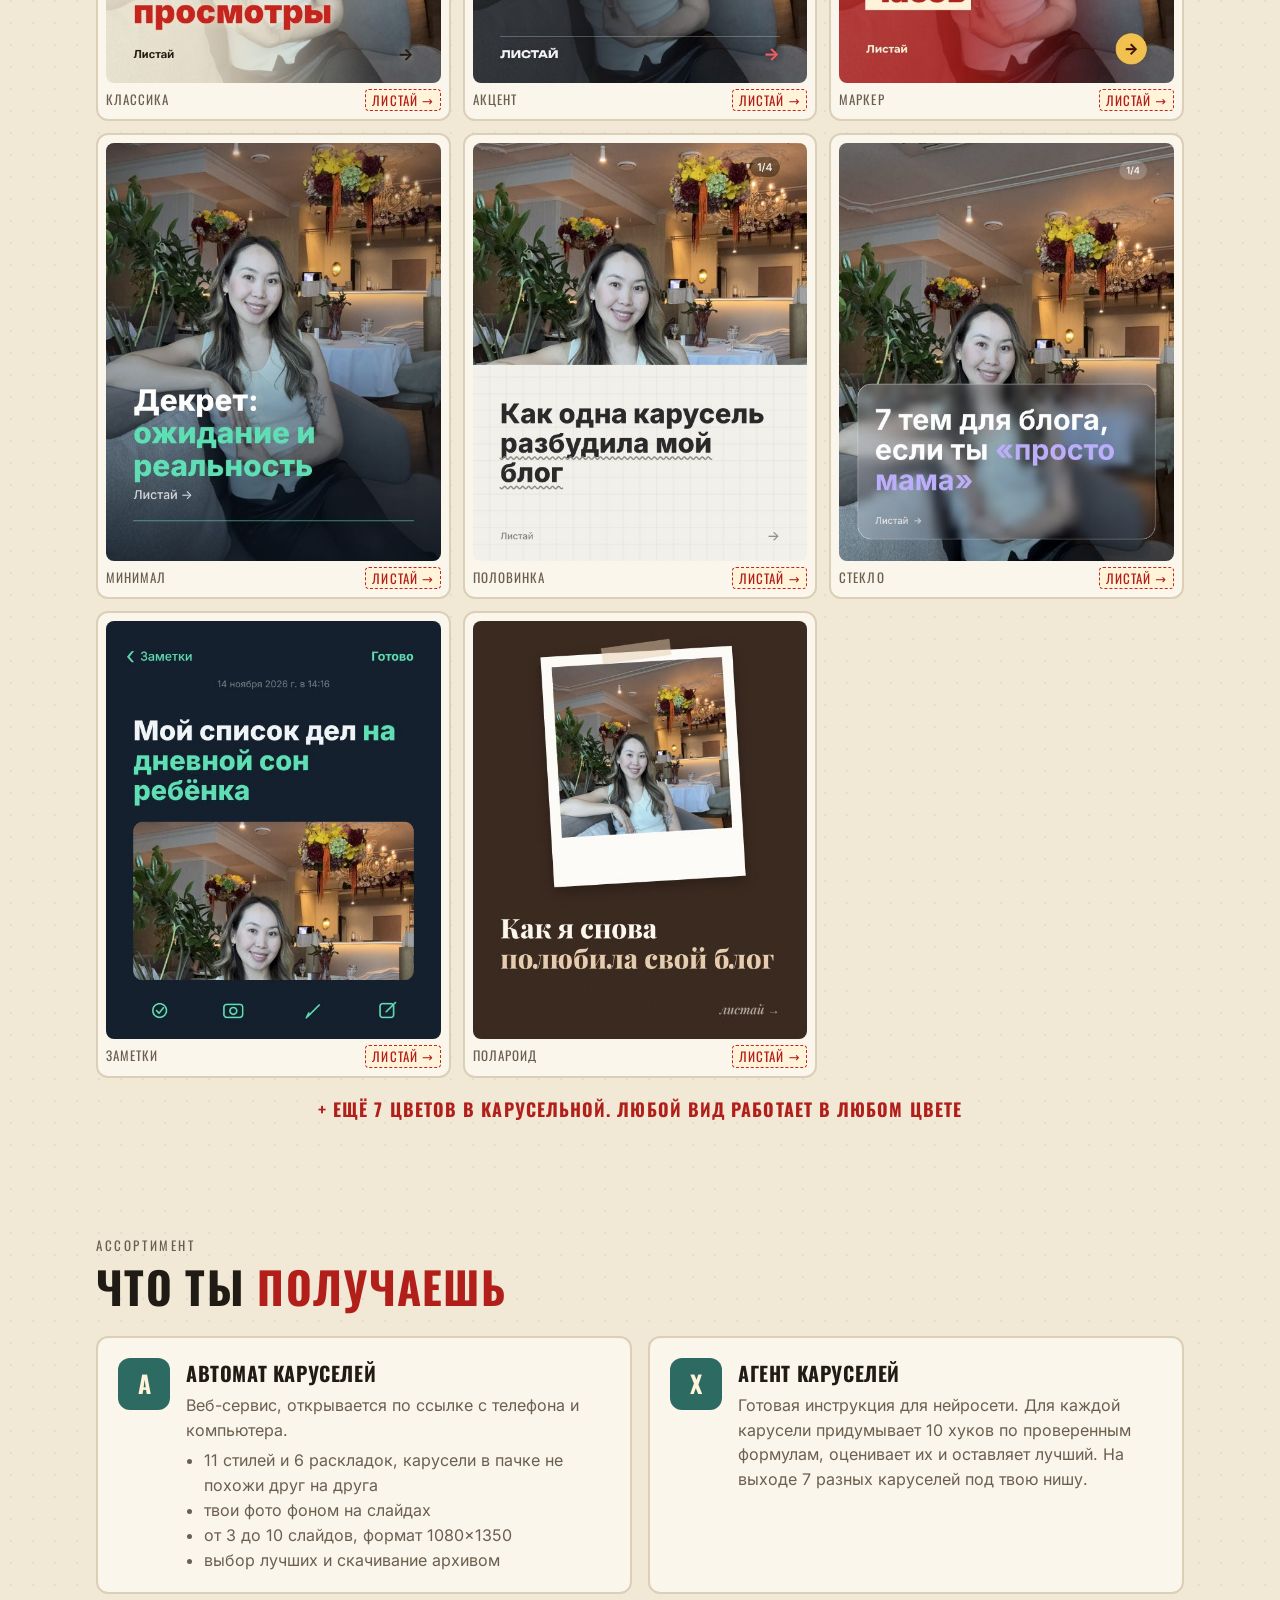
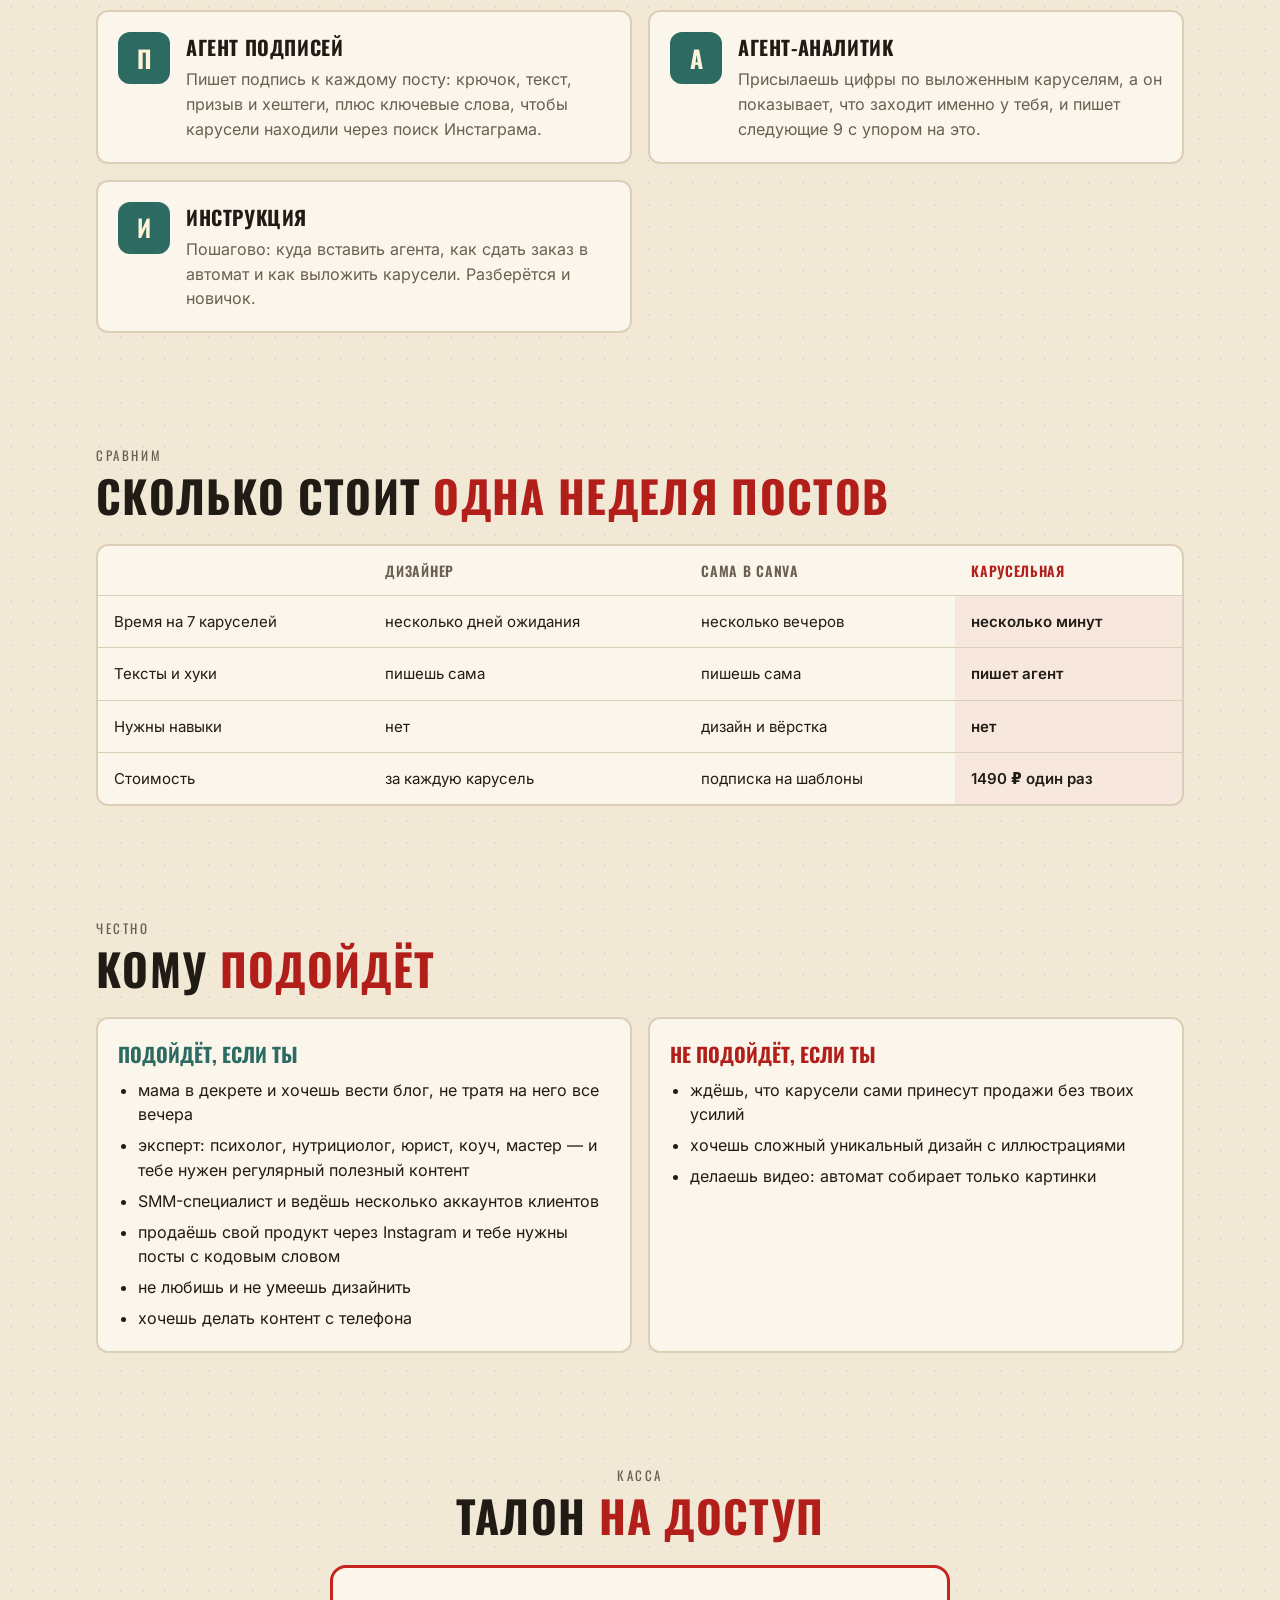
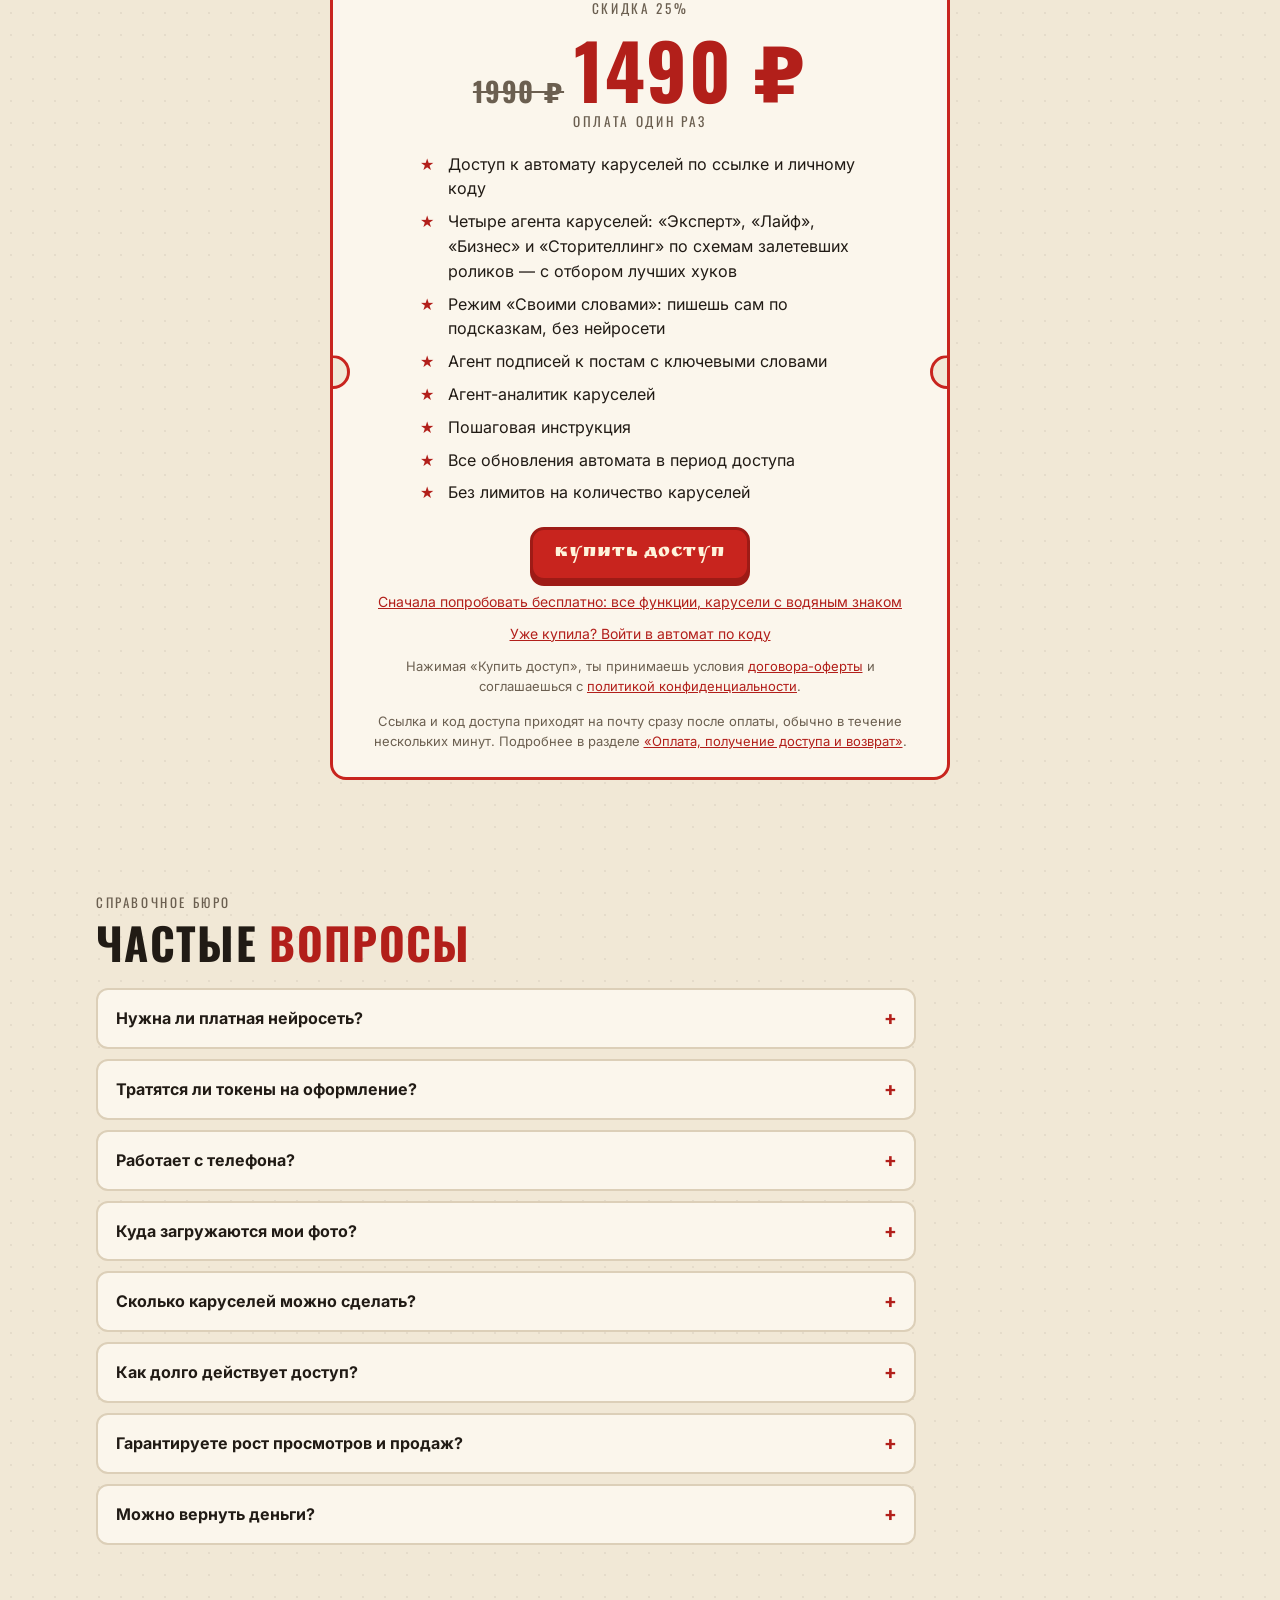
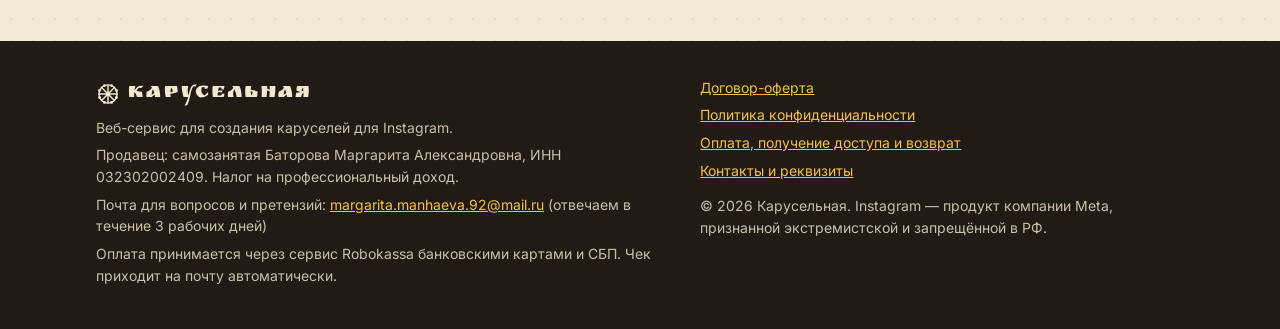
==== commit 873db402: "Автомат: подписи с ключевыми словами и агент-аналитик каруселей Co-Authored-By: Claude Opus 5.5 <nor" ====
--- a/index.html
+++ b/index.html
@@ -39,7 +39,7 @@
   <div class="item"><div class="ic">📱</div><div><h3>Работает с телефона</h3><p>Ноутбук не нужен. Собрала карусели, пока ребёнок спит, и сразу сохранила в галерею.</p></div></div>
   <div class="item"><div class="ic">★</div><div><h3>Сильные хуки</h3><p>Агент перебирает 10 вариантов обложки для каждой карусели по проверенным формулам и оставляет лучший. Всего 70 вариантов на одну пачку.</p></div></div>
   <div class="item"><div class="ic">🎨</div><div><h3>Твой стиль и твои фото</h3><p>11 стилей оформления, 6 раскладок и твои фотографии фоном. Лента не выглядит однообразной.</p></div></div>
-  <div class="item"><div class="ic">💬</div><div><h3>Продающий финал</h3><p>Каждая карусель заканчивается призывом с кодовым словом, чтобы подписчики писали в комментарии и приходили в директ.</p></div></div>
+  <div class="item"><div class="ic">💬</div><div><h3>Финал, который работает</h3><p>Каждая карусель заканчивается одним понятным призывом: сохранить, переслать подруге или написать кодовое слово, чтобы подписчики приходили в директ.</p></div></div>
   <div class="item"><div class="ic">🔒</div><div><h3>Фото остаются у тебя</h3><p>Фотографии не загружаются на сервер: всё оформляется прямо на твоём устройстве.</p></div></div>
   <div class="item"><div class="ic">✓</div><div><h3>Не нужно уметь дизайнить</h3><p>Скопировала, вставила, нажала «Выдать». Шрифты, отступы и цвета автомат подбирает сам.</p></div></div>
  </div>
@@ -66,7 +66,8 @@
  <div class="inside">
   <div class="item"><div class="ic">А</div><div><h3>Автомат каруселей</h3><p>Веб-сервис, открывается по ссылке с телефона и компьютера.</p><ul><li>11 стилей и 6 раскладок, карусели в пачке не похожи друг на друга</li><li>твои фото фоном на слайдах</li><li>от 3 до 10 слайдов, формат 1080×1350</li><li>выбор лучших и скачивание архивом</li></ul></div></div>
   <div class="item"><div class="ic">Х</div><div><h3>Агент каруселей</h3><p>Готовая инструкция для нейросети. Для каждой карусели придумывает 10 хуков по проверенным формулам, оценивает их и оставляет лучший. На выходе 7 разных каруселей под твою нишу.</p></div></div>
-  <div class="item"><div class="ic">П</div><div><h3>Агент подписей</h3><p>Пишет подпись к каждому посту: крючок, текст, вопрос к подписчикам, кодовое слово и хештеги.</p></div></div>
+  <div class="item"><div class="ic">П</div><div><h3>Агент подписей</h3><p>Пишет подпись к каждому посту: крючок, текст, призыв и хештеги, плюс ключевые слова, чтобы карусели находили через поиск Инстаграма.</p></div></div>
+  <div class="item"><div class="ic">А</div><div><h3>Агент-аналитик</h3><p>Присылаешь цифры по выложенным каруселям, а он показывает, что заходит именно у тебя, и пишет следующие 9 с упором на это.</p></div></div>
   <div class="item"><div class="ic">И</div><div><h3>Инструкция</h3><p>Пошагово: куда вставить агента, как сдать заказ в автомат и как выложить карусели. Разберётся и новичок.</p></div></div>
  </div>
 </div></section>
@@ -98,7 +99,7 @@
   <div class="p"><s data-sale>1990 ₽</s><span data-price>1490</span> ₽</div>
   <small>оплата один раз</small>
   <div class="timer" data-sale><span>До повышения цены до 1990 ₽ осталось</span><div class="tbox"><div><b data-t="d">00</b><i>дней</i></div><div><b data-t="h">00</b><i>часов</i></div><div><b data-t="m">00</b><i>минут</i></div><div><b data-t="s">00</b><i>секунд</i></div></div></div>
-  <ul><li>Доступ к автомату каруселей по ссылке и личному коду</li><li>Четыре агента каруселей: «Эксперт», «Лайф», «Бизнес» и «Сторителлинг» по схемам залетевших роликов — с отбором лучших хуков</li><li>Режим «Своими словами»: пишешь сам по подсказкам, без нейросети</li><li>Агент подписей к постам</li><li>Пошаговая инструкция</li><li>Все обновления автомата в период доступа</li><li>Без лимитов на количество каруселей</li></ul>
+  <ul><li>Доступ к автомату каруселей по ссылке и личному коду</li><li>Четыре агента каруселей: «Эксперт», «Лайф», «Бизнес» и «Сторителлинг» по схемам залетевших роликов — с отбором лучших хуков</li><li>Режим «Своими словами»: пишешь сам по подсказкам, без нейросети</li><li>Агент подписей к постам с ключевыми словами</li><li>Агент-аналитик каруселей</li><li>Пошаговая инструкция</li><li>Все обновления автомата в период доступа</li><li>Без лимитов на количество каруселей</li></ul>
   <a class="btn" id="buy" href="https://karuselnaya-shop.vercel.app/api/pay" rel="nofollow">Купить доступ</a>
   <p class="have"><a href="avtomat/proba.html">Сначала попробовать бесплатно: все функции, карусели с водяным знаком</a></p>
   <p class="have"><a href="avtomat/">Уже купила? Войти в автомат по коду</a></p>
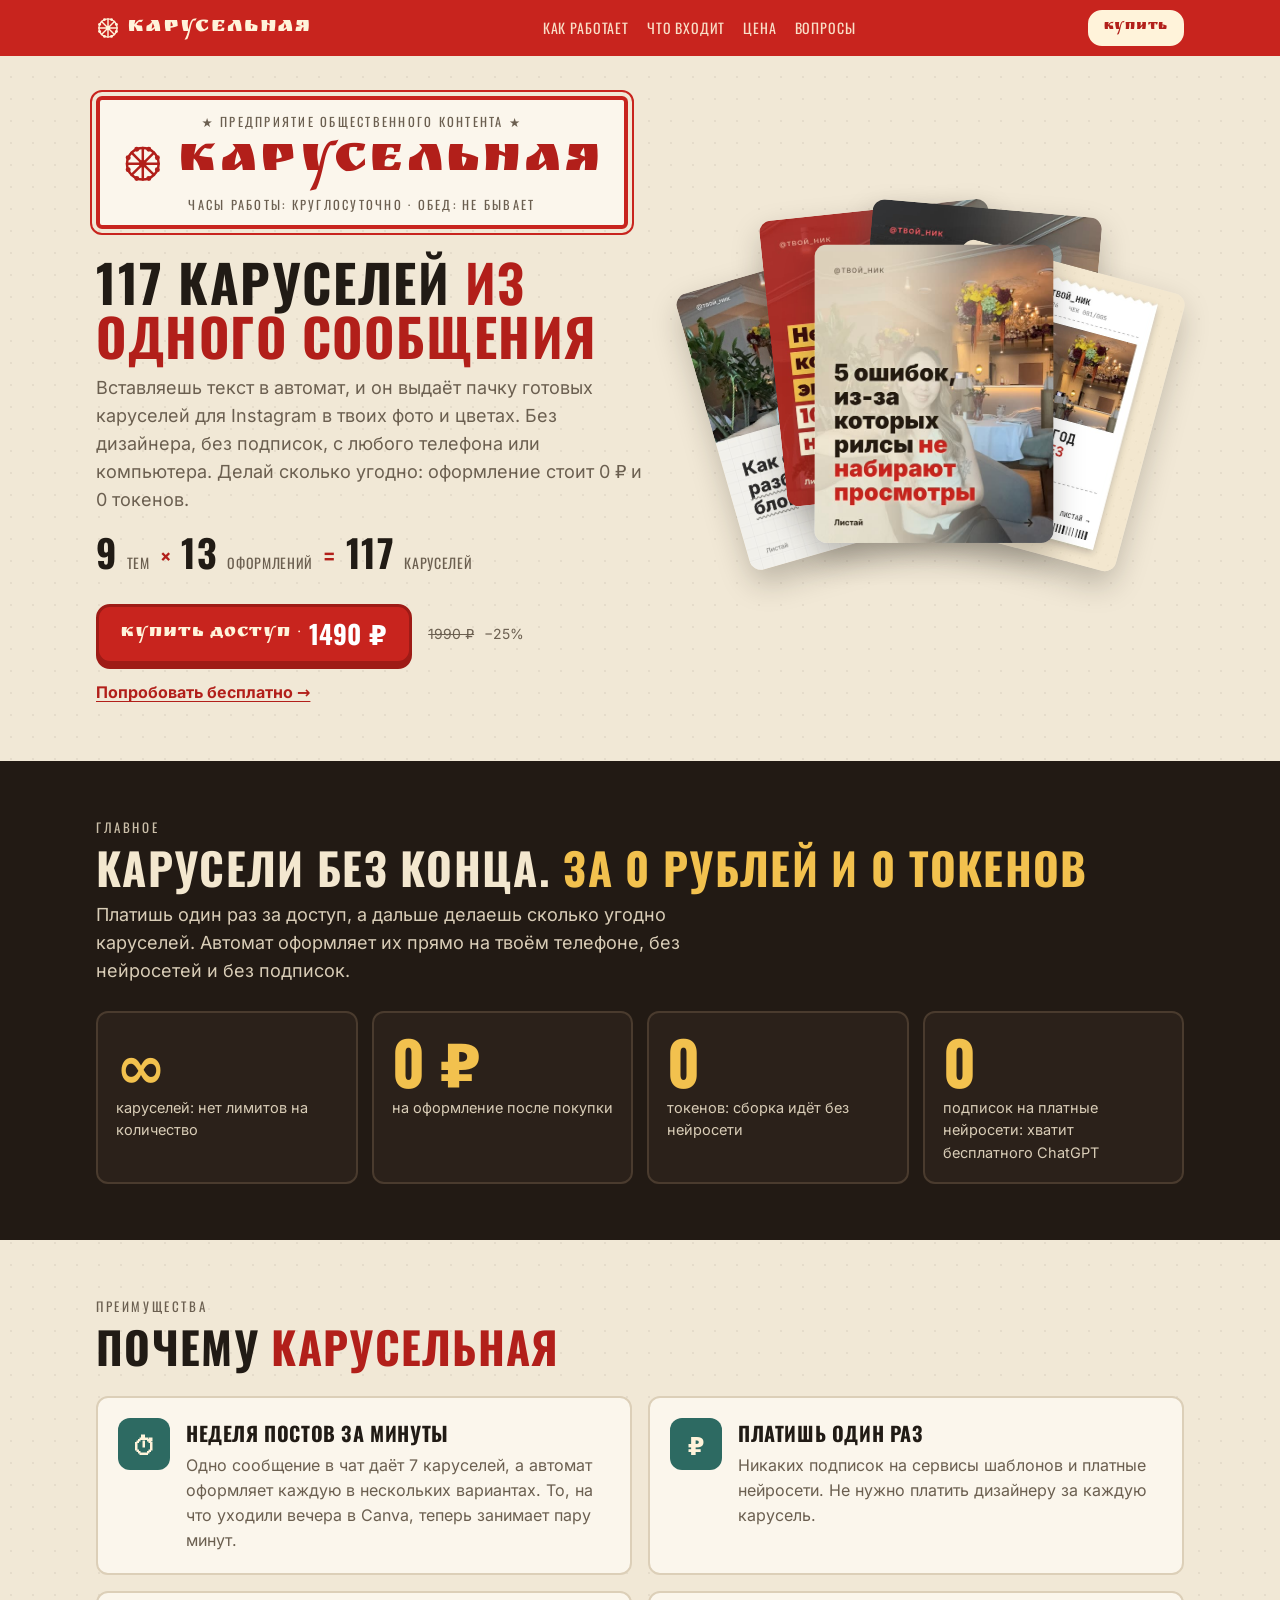
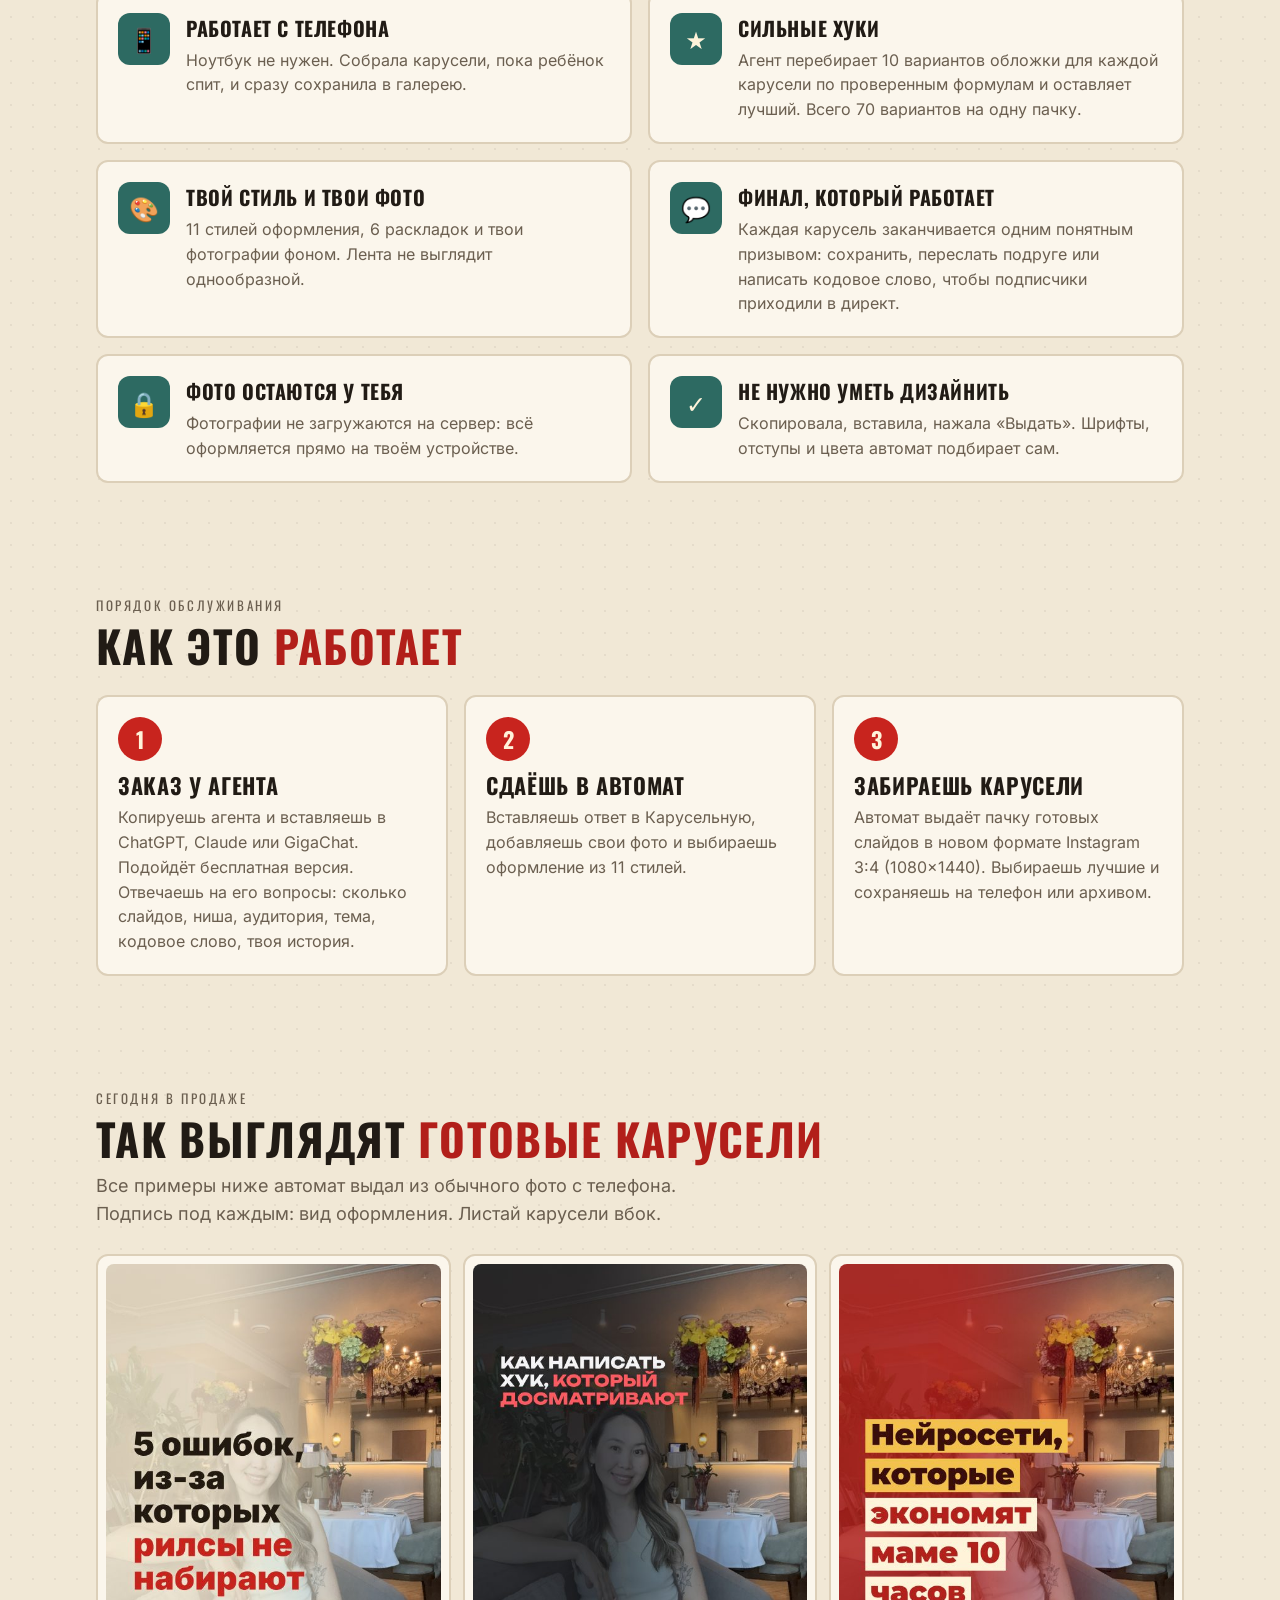
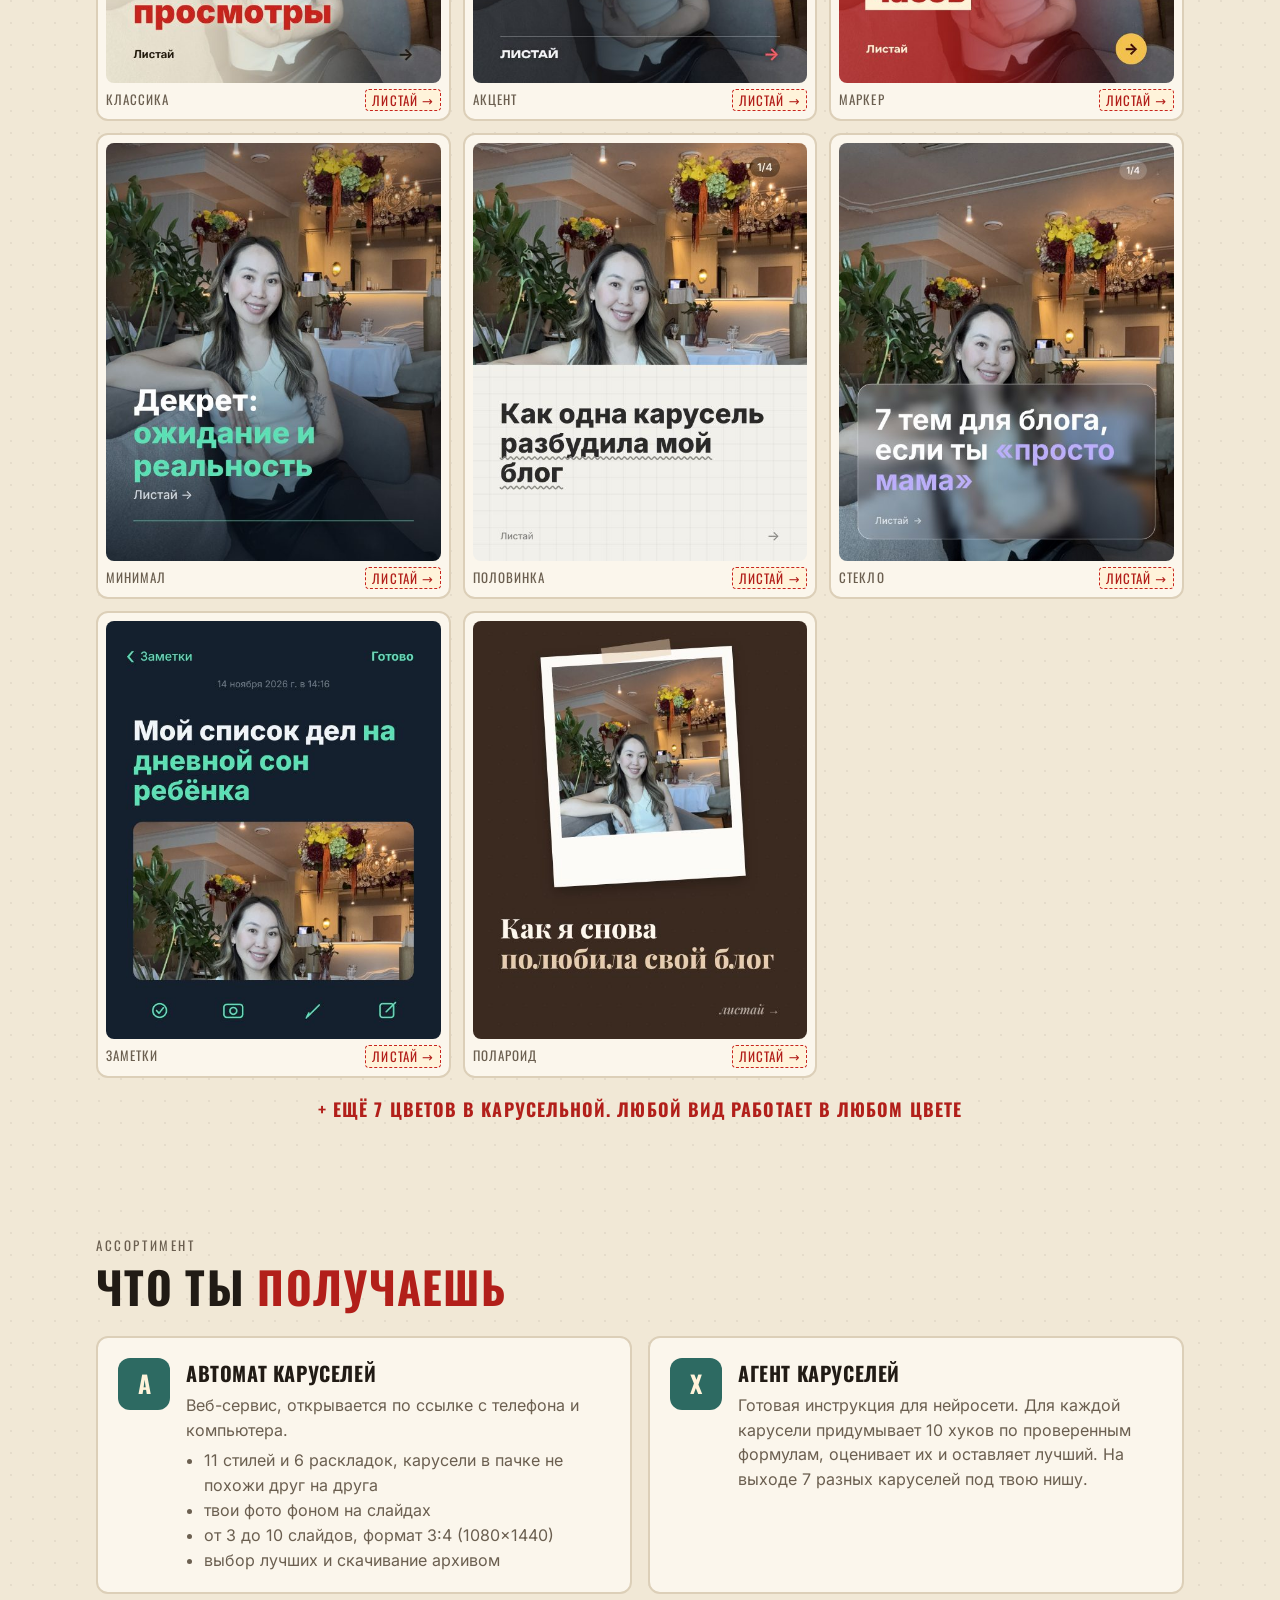
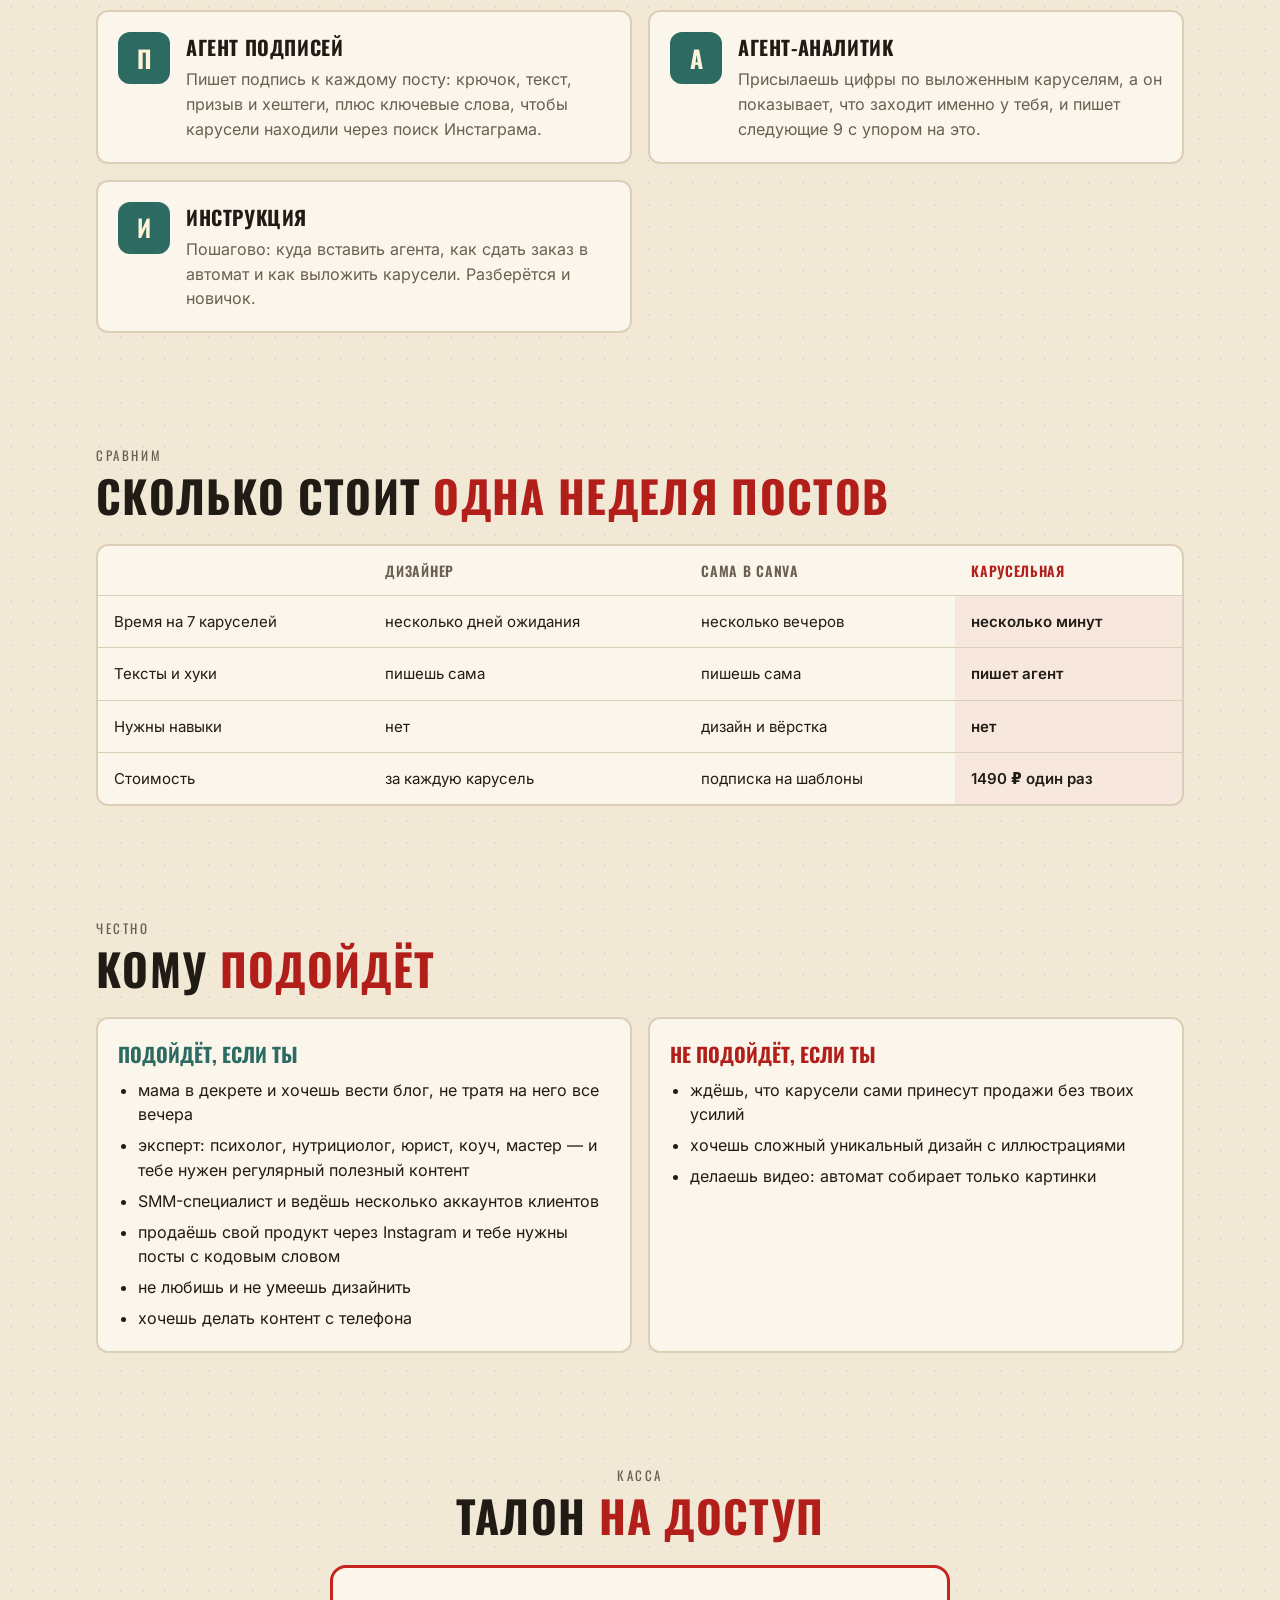
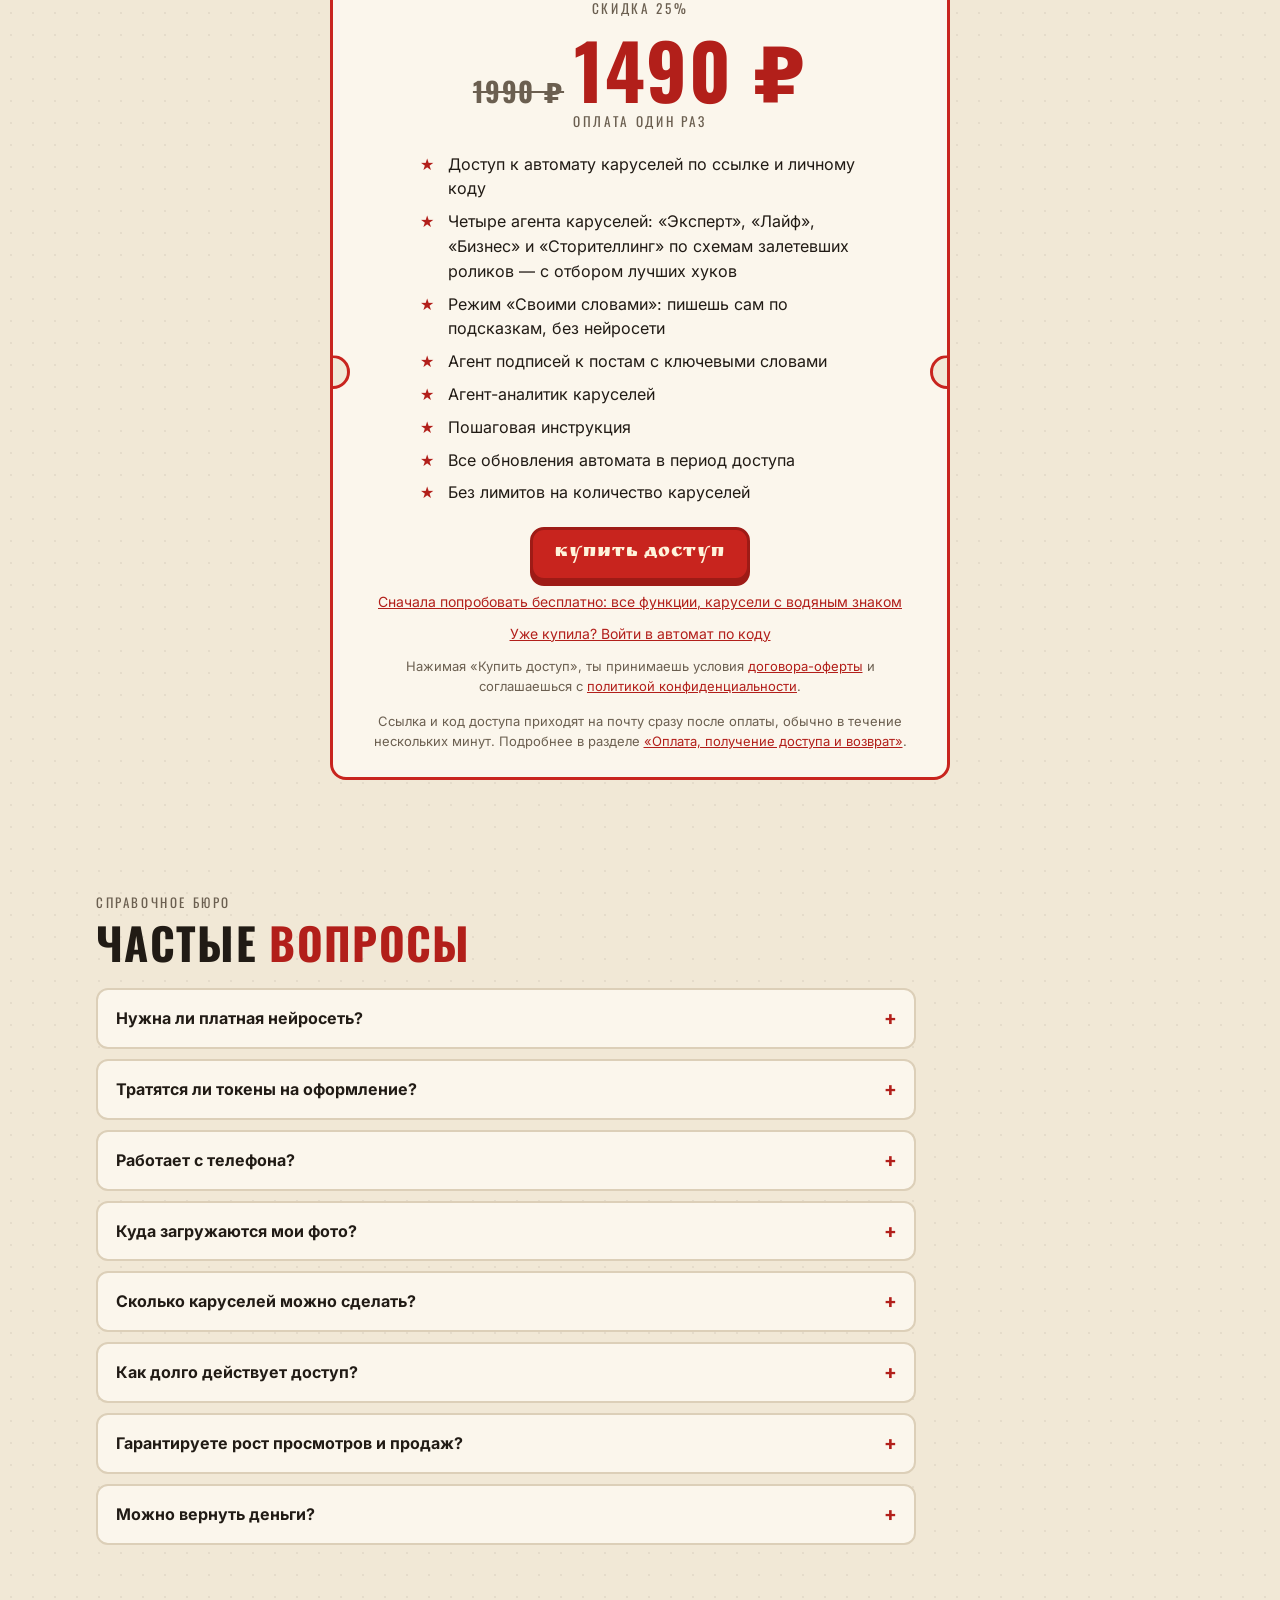
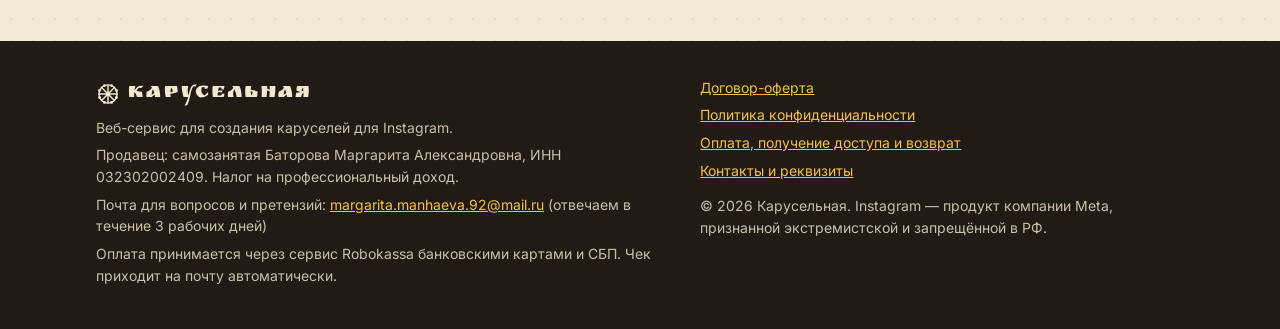
==== commit 6f6c9a05: "Автомат: формат 3:4 (1080×1440), новогодний вид «Мой год · Галерея» (красная стена, золотые рамы, па" ====
--- a/index.html
+++ b/index.html
@@ -50,7 +50,7 @@
  <div class="steps">
   <div class="step"><div class="n">1</div><h3>Заказ у агента</h3><p>Копируешь агента и вставляешь в ChatGPT, Claude или GigaChat. Подойдёт бесплатная версия. Отвечаешь на его вопросы: сколько слайдов, ниша, аудитория, тема, кодовое слово, твоя история.</p></div>
   <div class="step"><div class="n">2</div><h3>Сдаёшь в автомат</h3><p>Вставляешь ответ в Карусельную, добавляешь свои фото и выбираешь оформление из 11 стилей.</p></div>
-  <div class="step"><div class="n">3</div><h3>Забираешь карусели</h3><p>Автомат выдаёт пачку готовых слайдов 1080×1350. Выбираешь лучшие и сохраняешь на телефон или архивом.</p></div>
+  <div class="step"><div class="n">3</div><h3>Забираешь карусели</h3><p>Автомат выдаёт пачку готовых слайдов в новом формате Instagram 3:4 (1080×1440). Выбираешь лучшие и сохраняешь на телефон или архивом.</p></div>
  </div>
 </div></section>
 
@@ -64,7 +64,7 @@
 <section id="inside"><div class="wrap">
  <p class="kicker">Ассортимент</p><h2>Что ты <span class="r">получаешь</span></h2>
  <div class="inside">
-  <div class="item"><div class="ic">А</div><div><h3>Автомат каруселей</h3><p>Веб-сервис, открывается по ссылке с телефона и компьютера.</p><ul><li>11 стилей и 6 раскладок, карусели в пачке не похожи друг на друга</li><li>твои фото фоном на слайдах</li><li>от 3 до 10 слайдов, формат 1080×1350</li><li>выбор лучших и скачивание архивом</li></ul></div></div>
+  <div class="item"><div class="ic">А</div><div><h3>Автомат каруселей</h3><p>Веб-сервис, открывается по ссылке с телефона и компьютера.</p><ul><li>11 стилей и 6 раскладок, карусели в пачке не похожи друг на друга</li><li>твои фото фоном на слайдах</li><li>от 3 до 10 слайдов, формат 3:4 (1080×1440)</li><li>выбор лучших и скачивание архивом</li></ul></div></div>
   <div class="item"><div class="ic">Х</div><div><h3>Агент каруселей</h3><p>Готовая инструкция для нейросети. Для каждой карусели придумывает 10 хуков по проверенным формулам, оценивает их и оставляет лучший. На выходе 7 разных каруселей под твою нишу.</p></div></div>
   <div class="item"><div class="ic">П</div><div><h3>Агент подписей</h3><p>Пишет подпись к каждому посту: крючок, текст, призыв и хештеги, плюс ключевые слова, чтобы карусели находили через поиск Инстаграма.</p></div></div>
   <div class="item"><div class="ic">А</div><div><h3>Агент-аналитик</h3><p>Присылаешь цифры по выложенным каруселям, а он показывает, что заходит именно у тебя, и пишет следующие 9 с упором на это.</p></div></div>
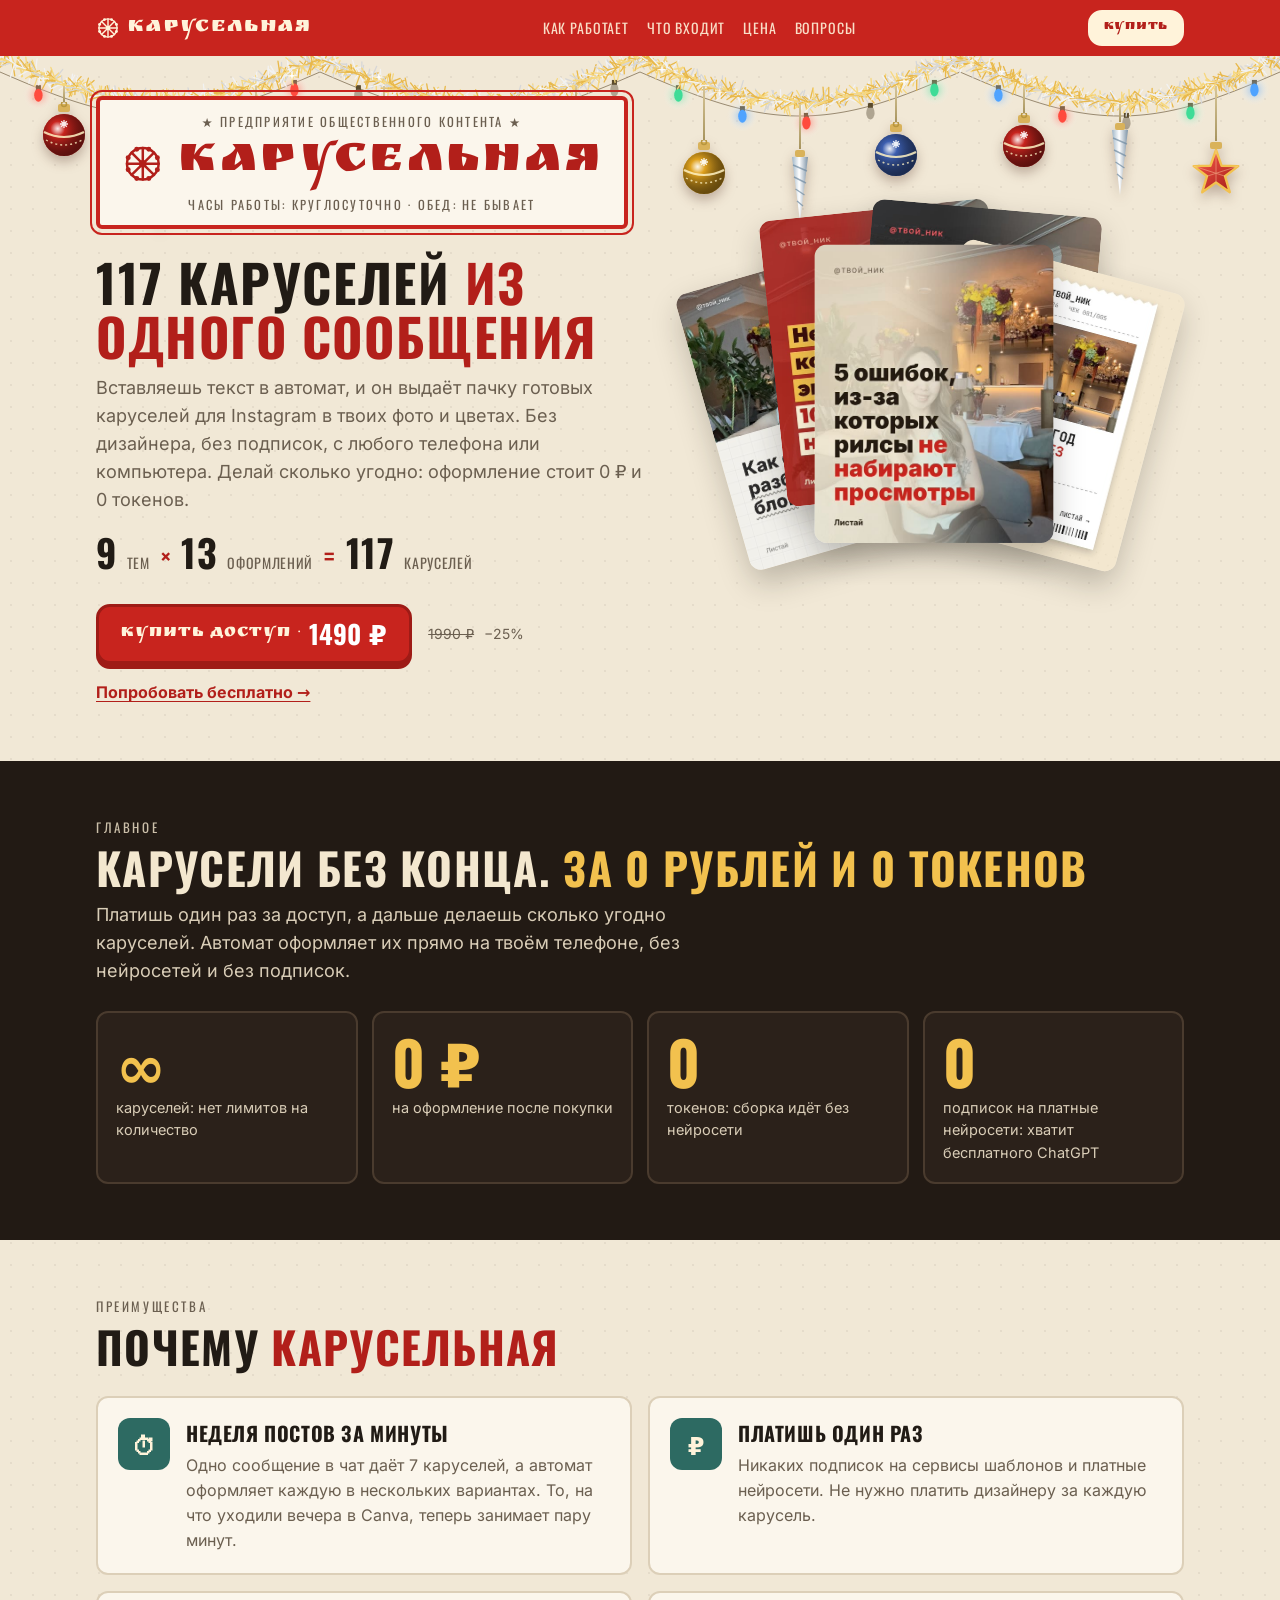
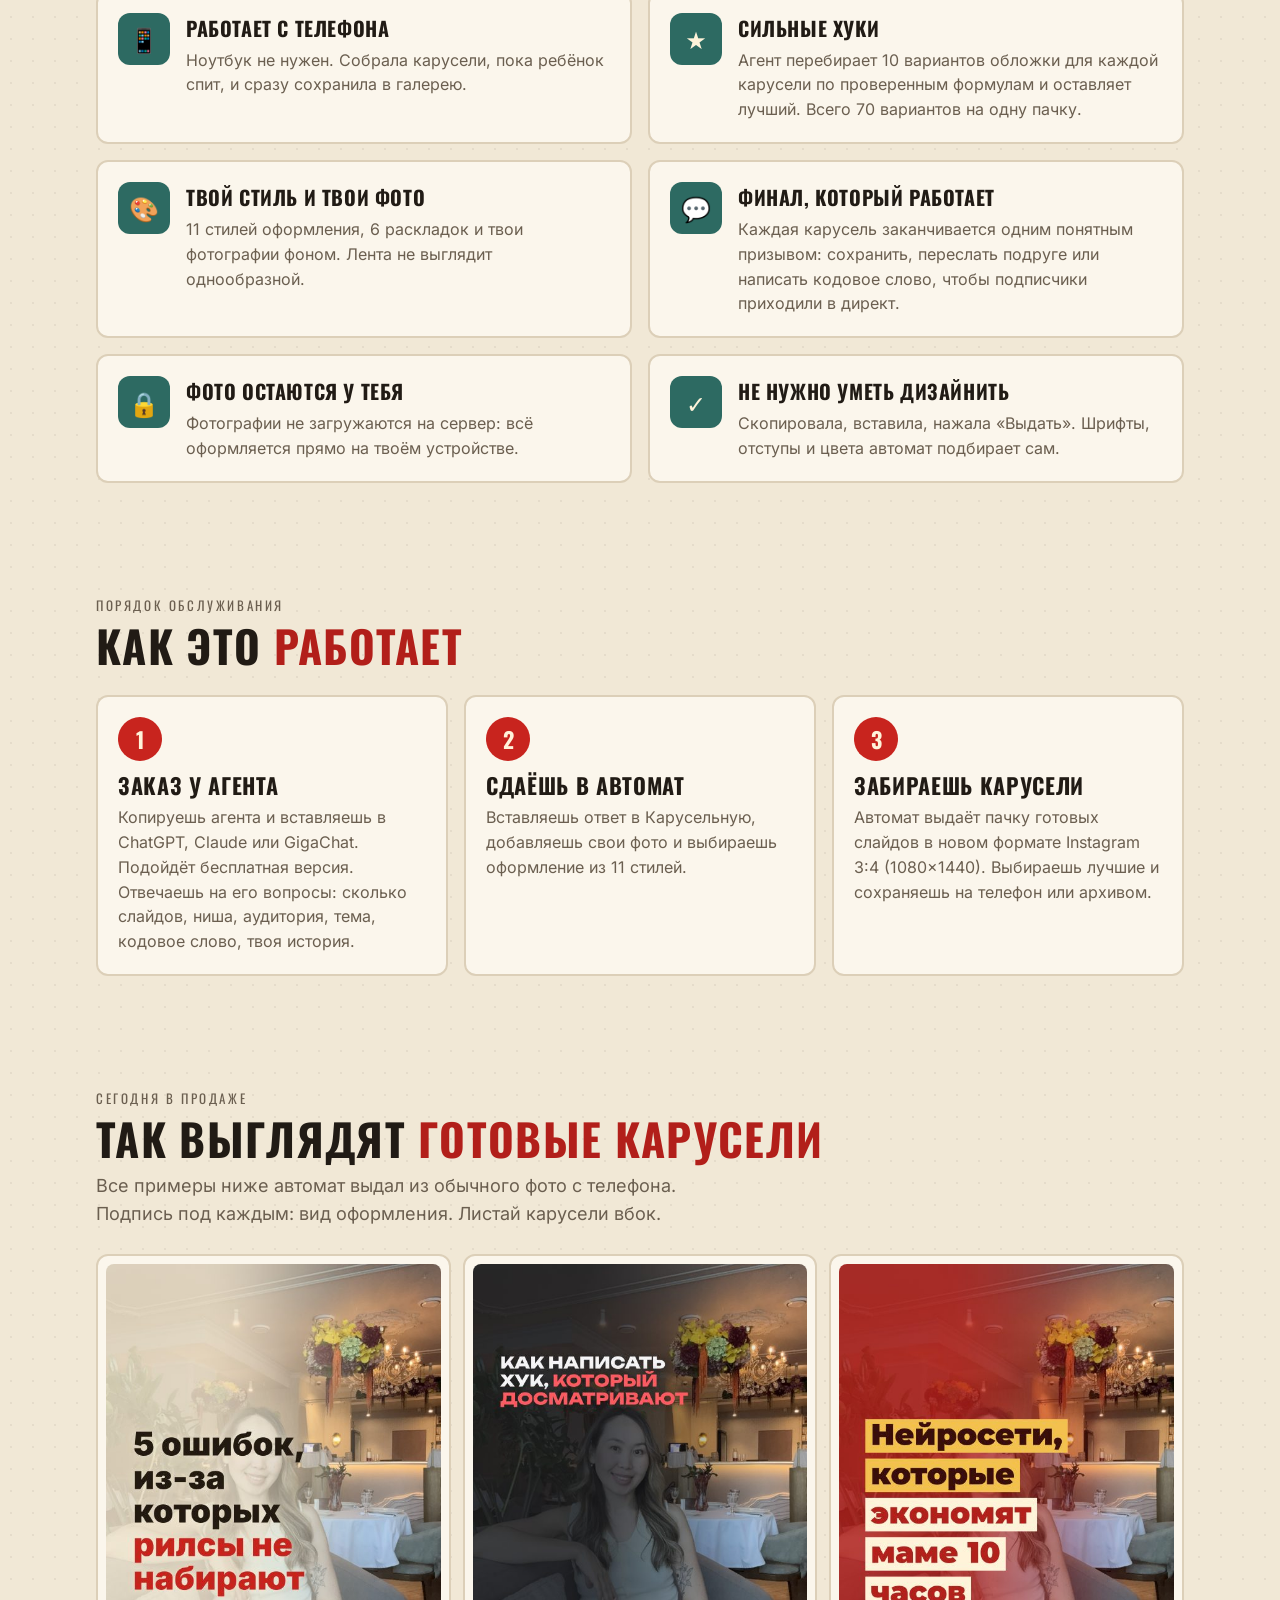
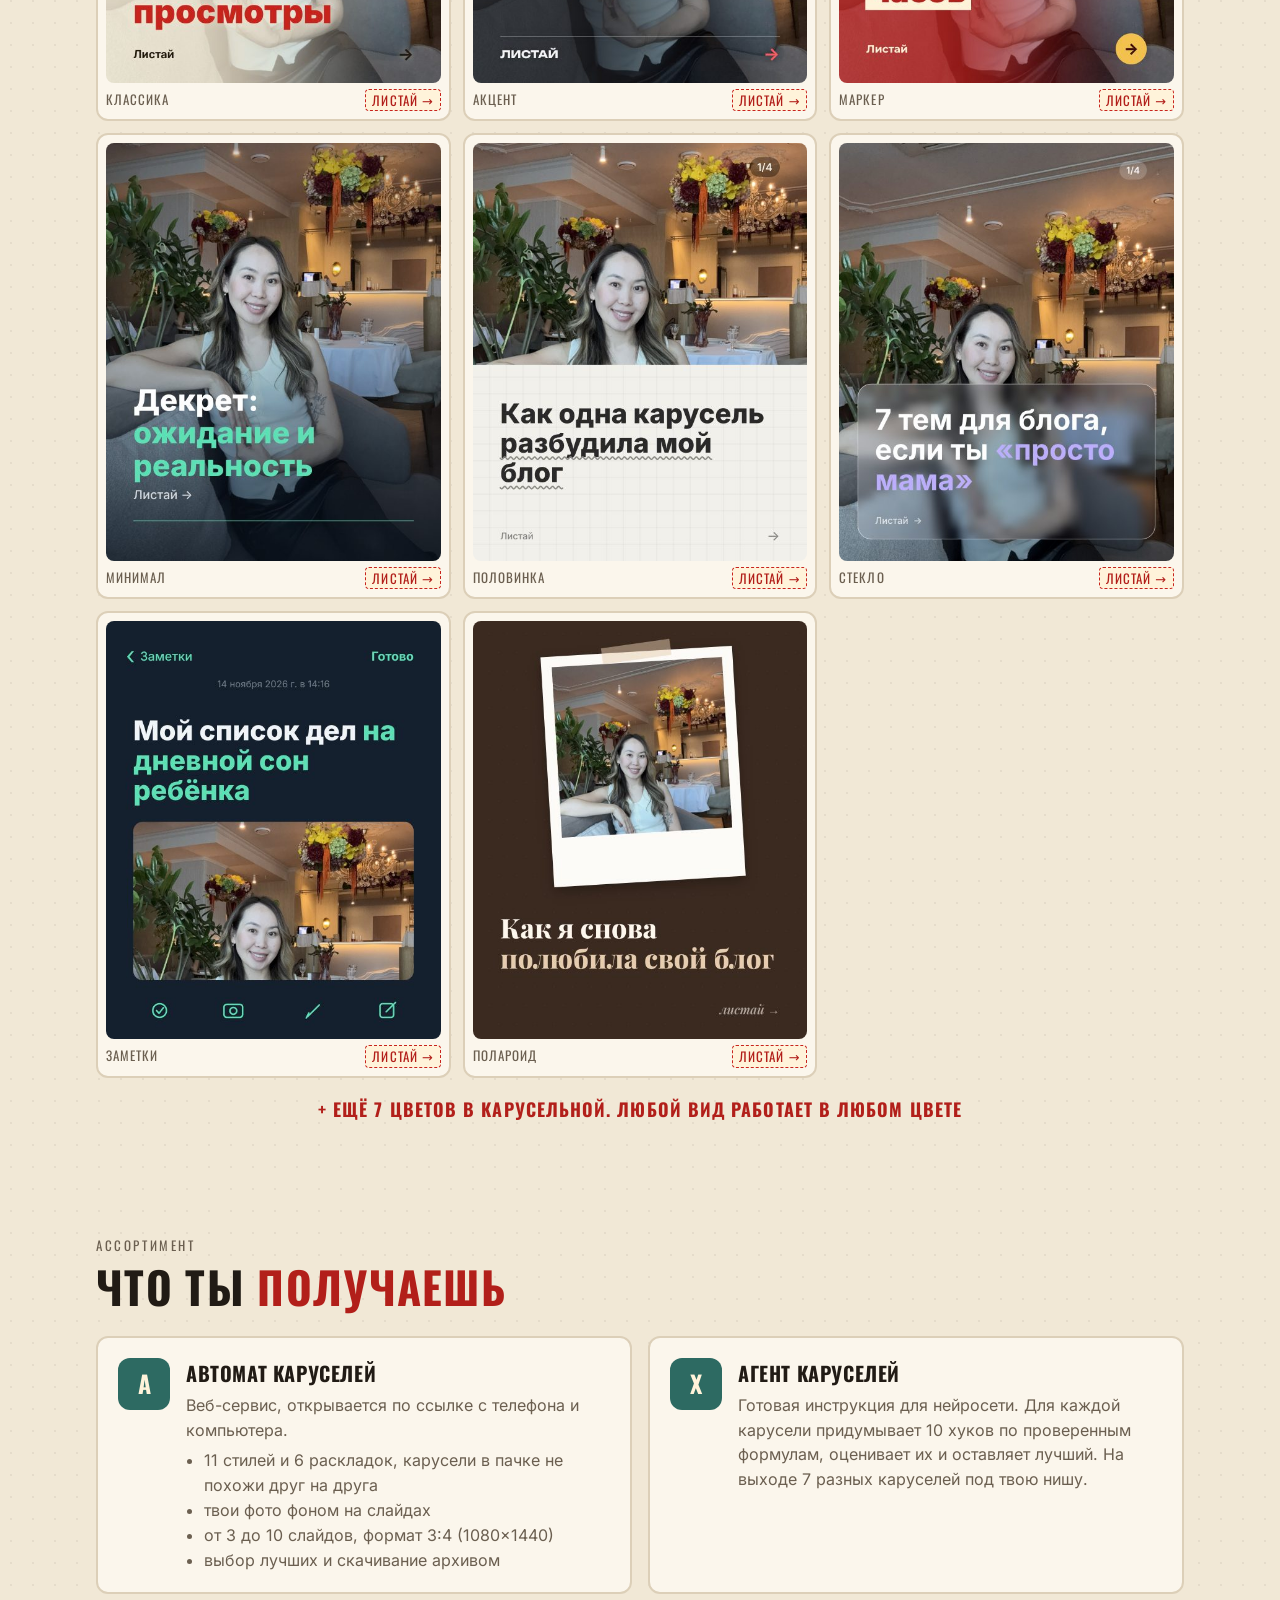
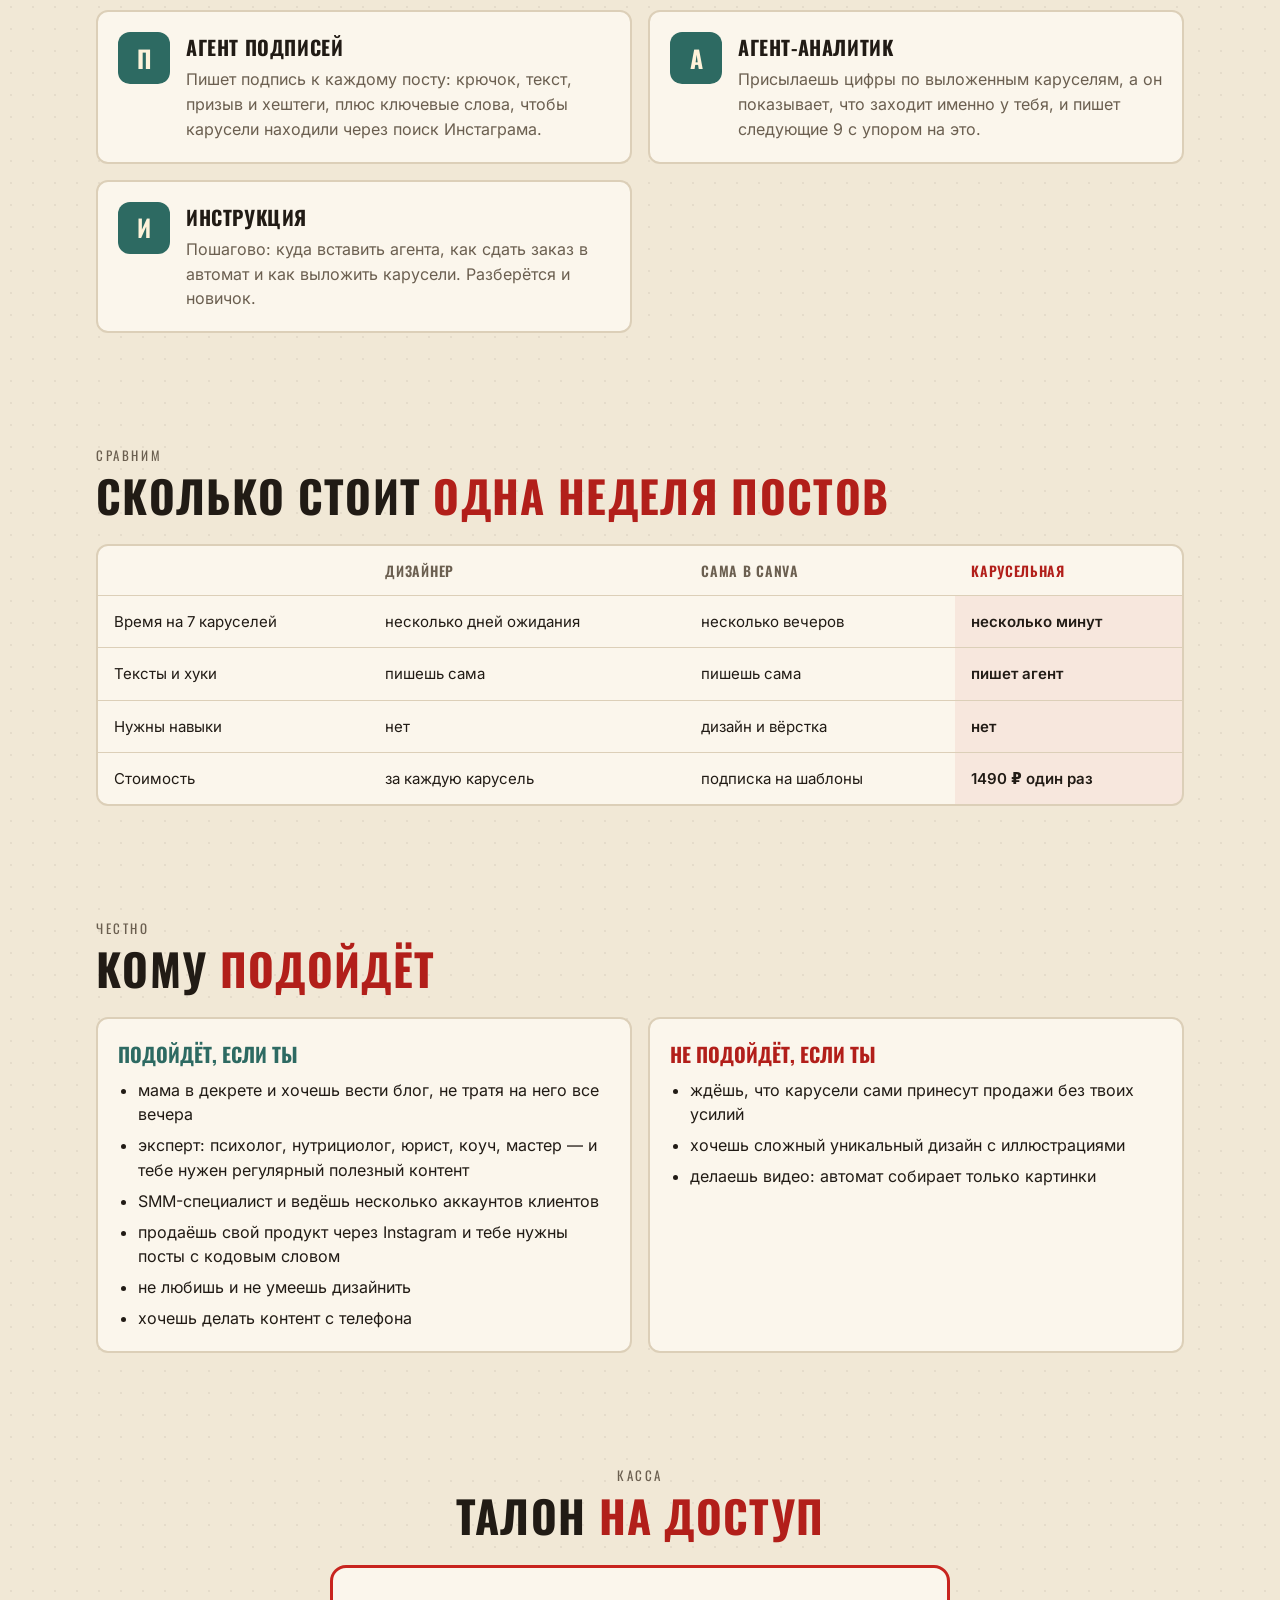
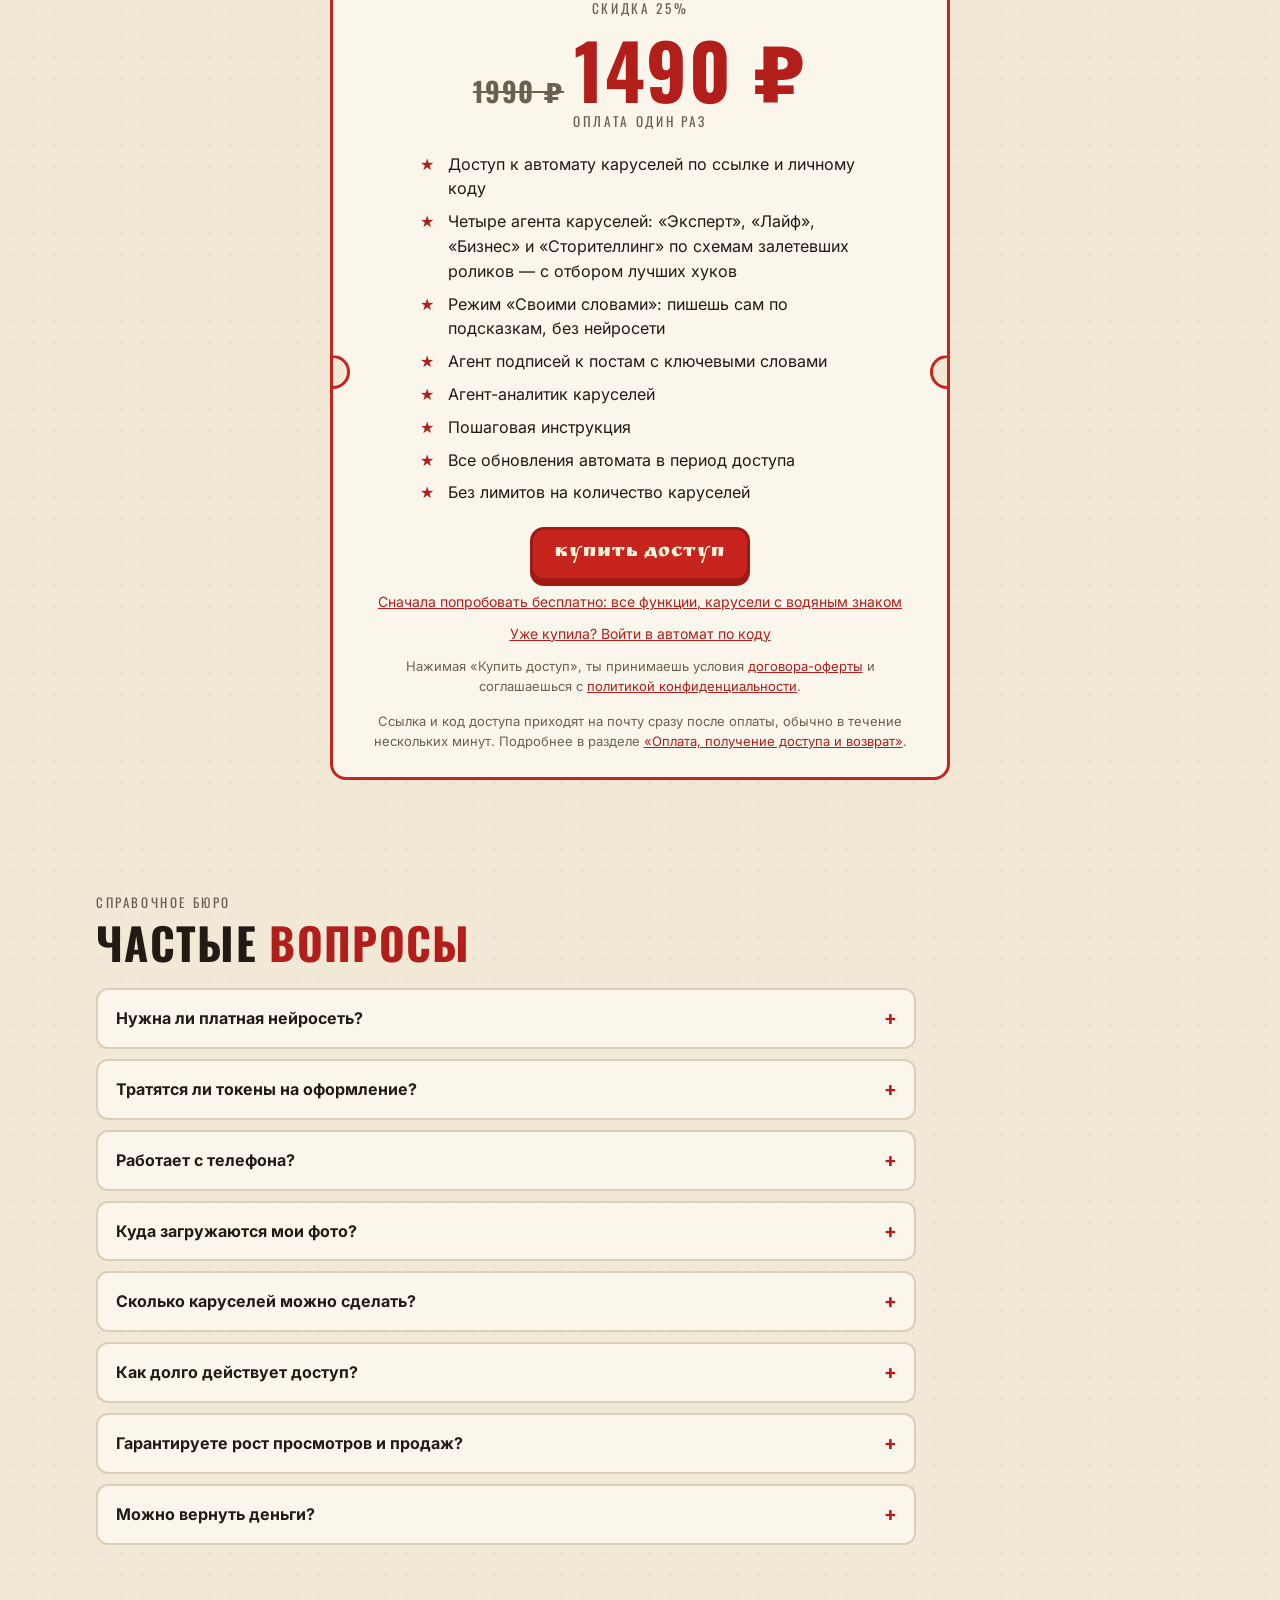
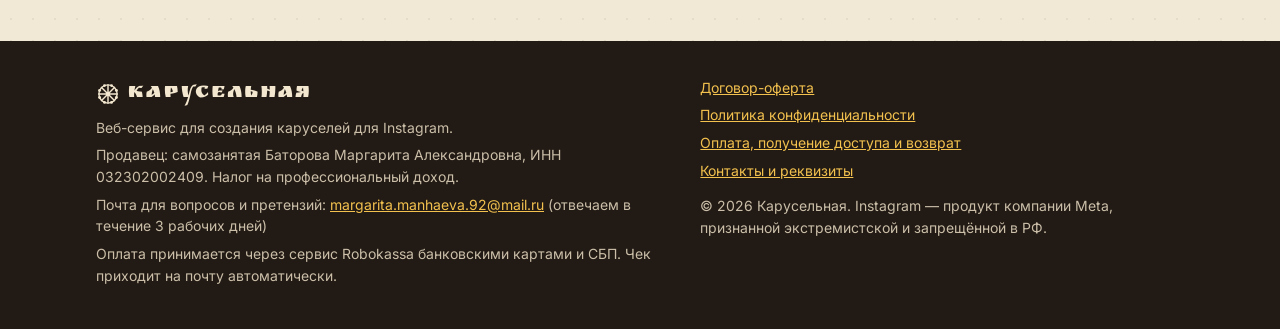
==== commit 6302ac0b: "Новогоднее оформление сайта и автомата: мишура, мигающая гирлянда, советские игрушки качаются Co-Aut" ====
--- a/index.html
+++ b/index.html
@@ -146,4 +146,5 @@
 <p>Оплата принимается через сервис Robokassa банковскими картами и СБП. Чек приходит на почту автоматически.</p></div>
 <div><ul><li><a href="oferta.html">Договор-оферта</a></li><li><a href="privacy.html">Политика конфиденциальности</a></li><li><a href="refund.html">Оплата, получение доступа и возврат</a></li><li><a href="contacts.html">Контакты и реквизиты</a></li></ul>
 <p style="margin-top:14px">© 2026 Карусельная. Instagram — продукт компании Meta, признанной экстремистской и запрещённой в РФ.</p></div>
-</div></footer></body></html>
+</div></footer><script src="decor.js" defer></script>
+</body></html>
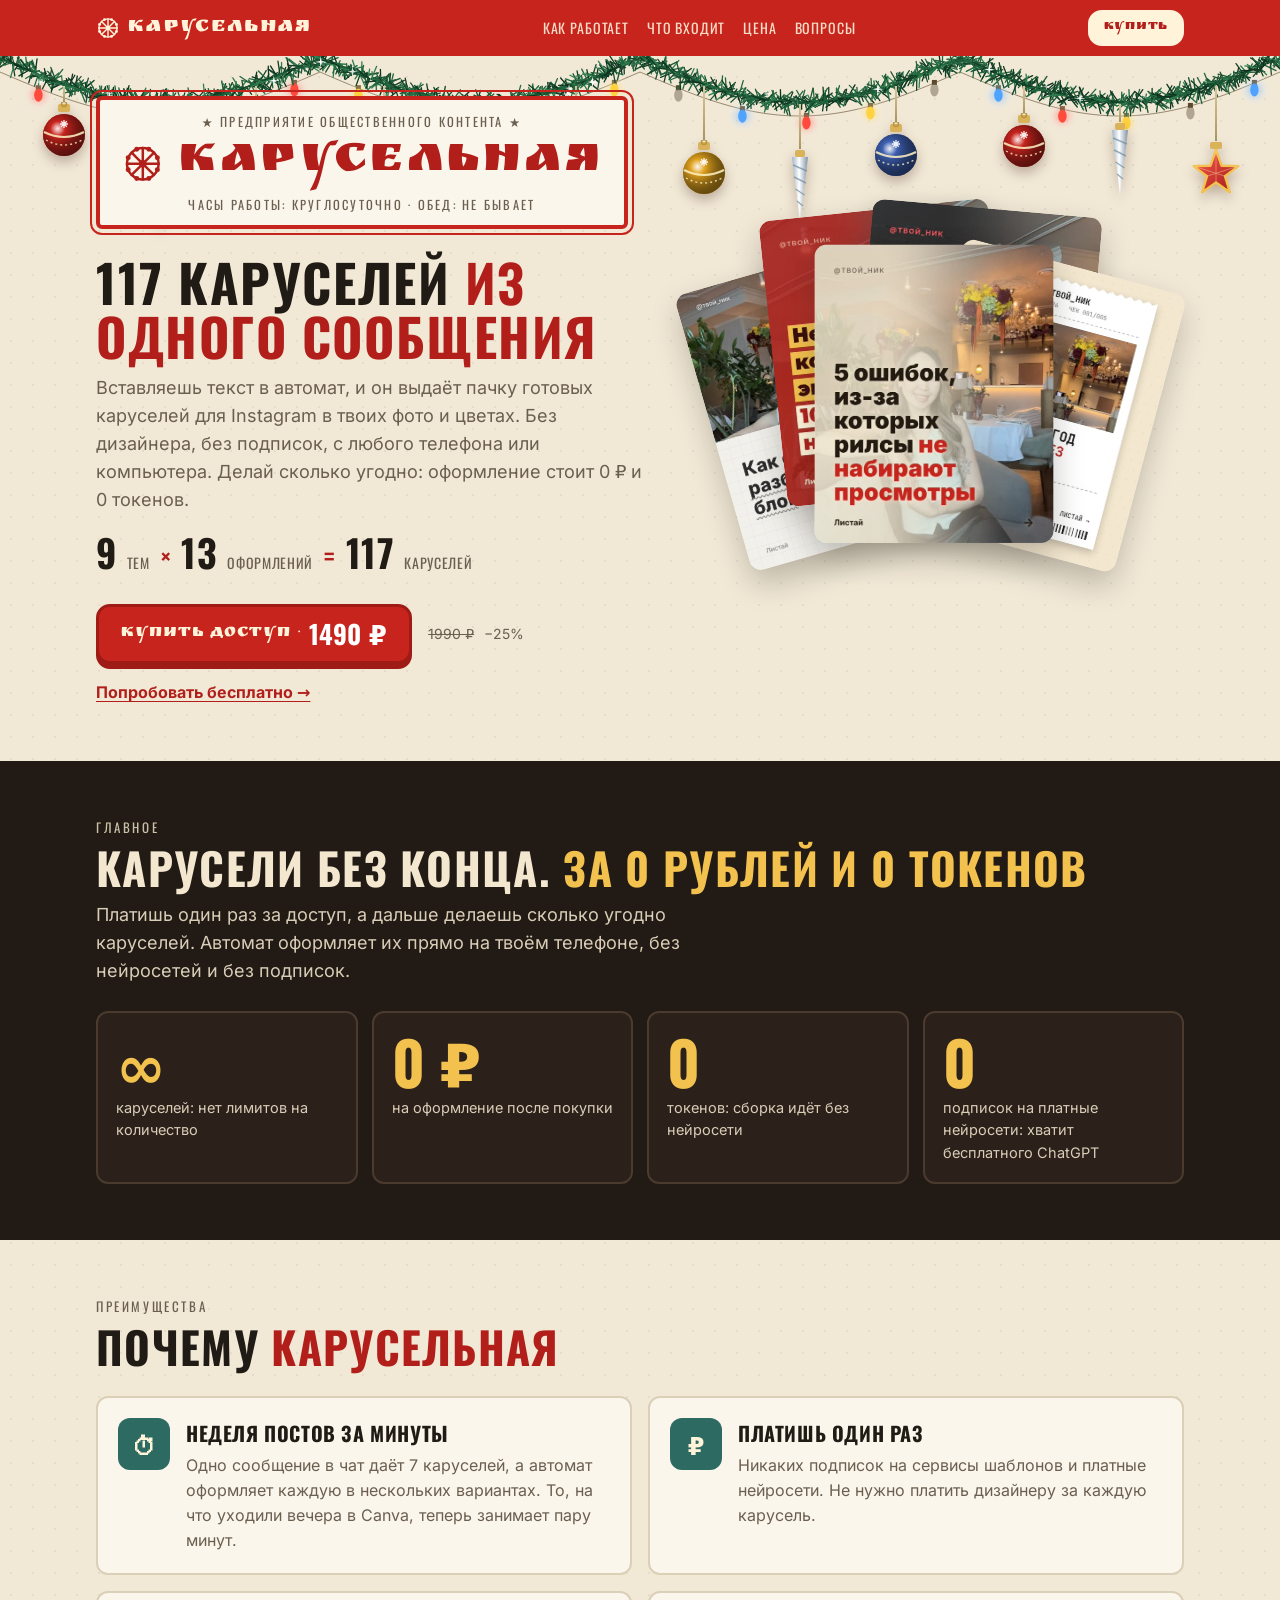
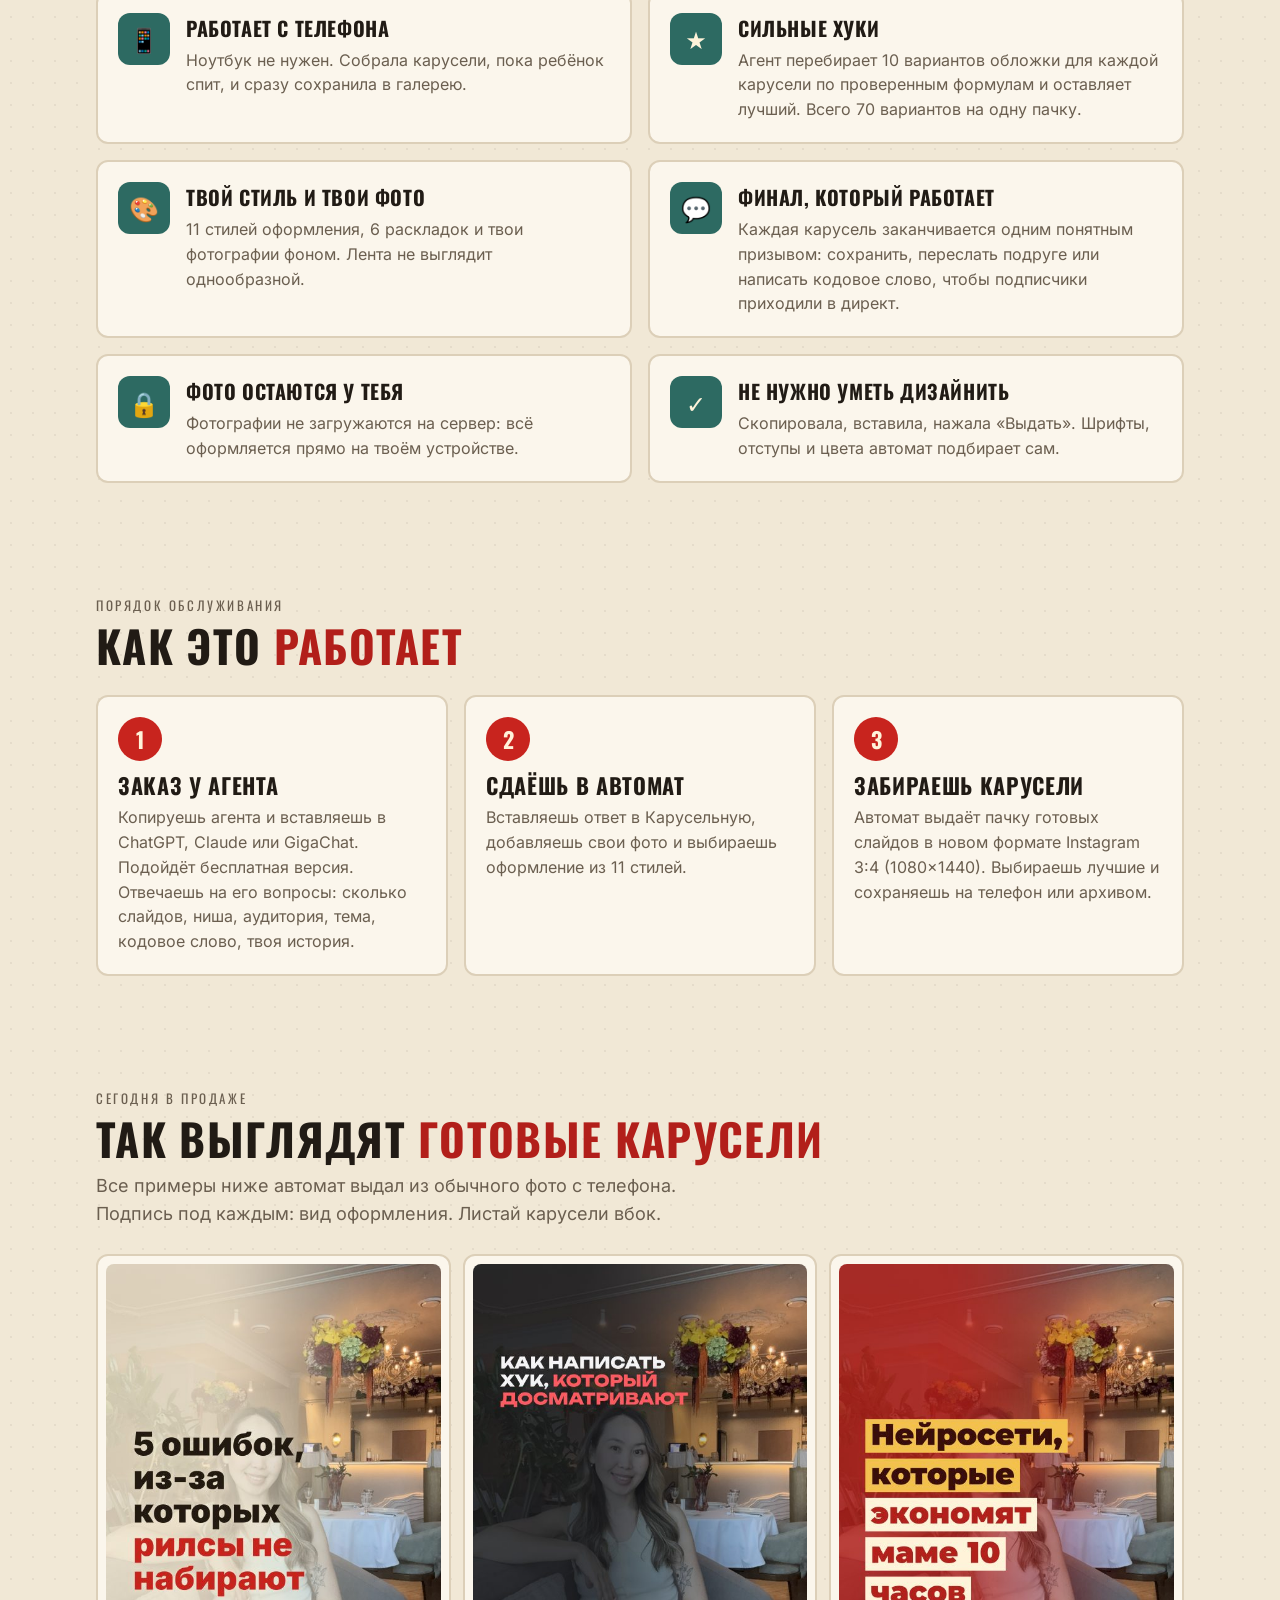
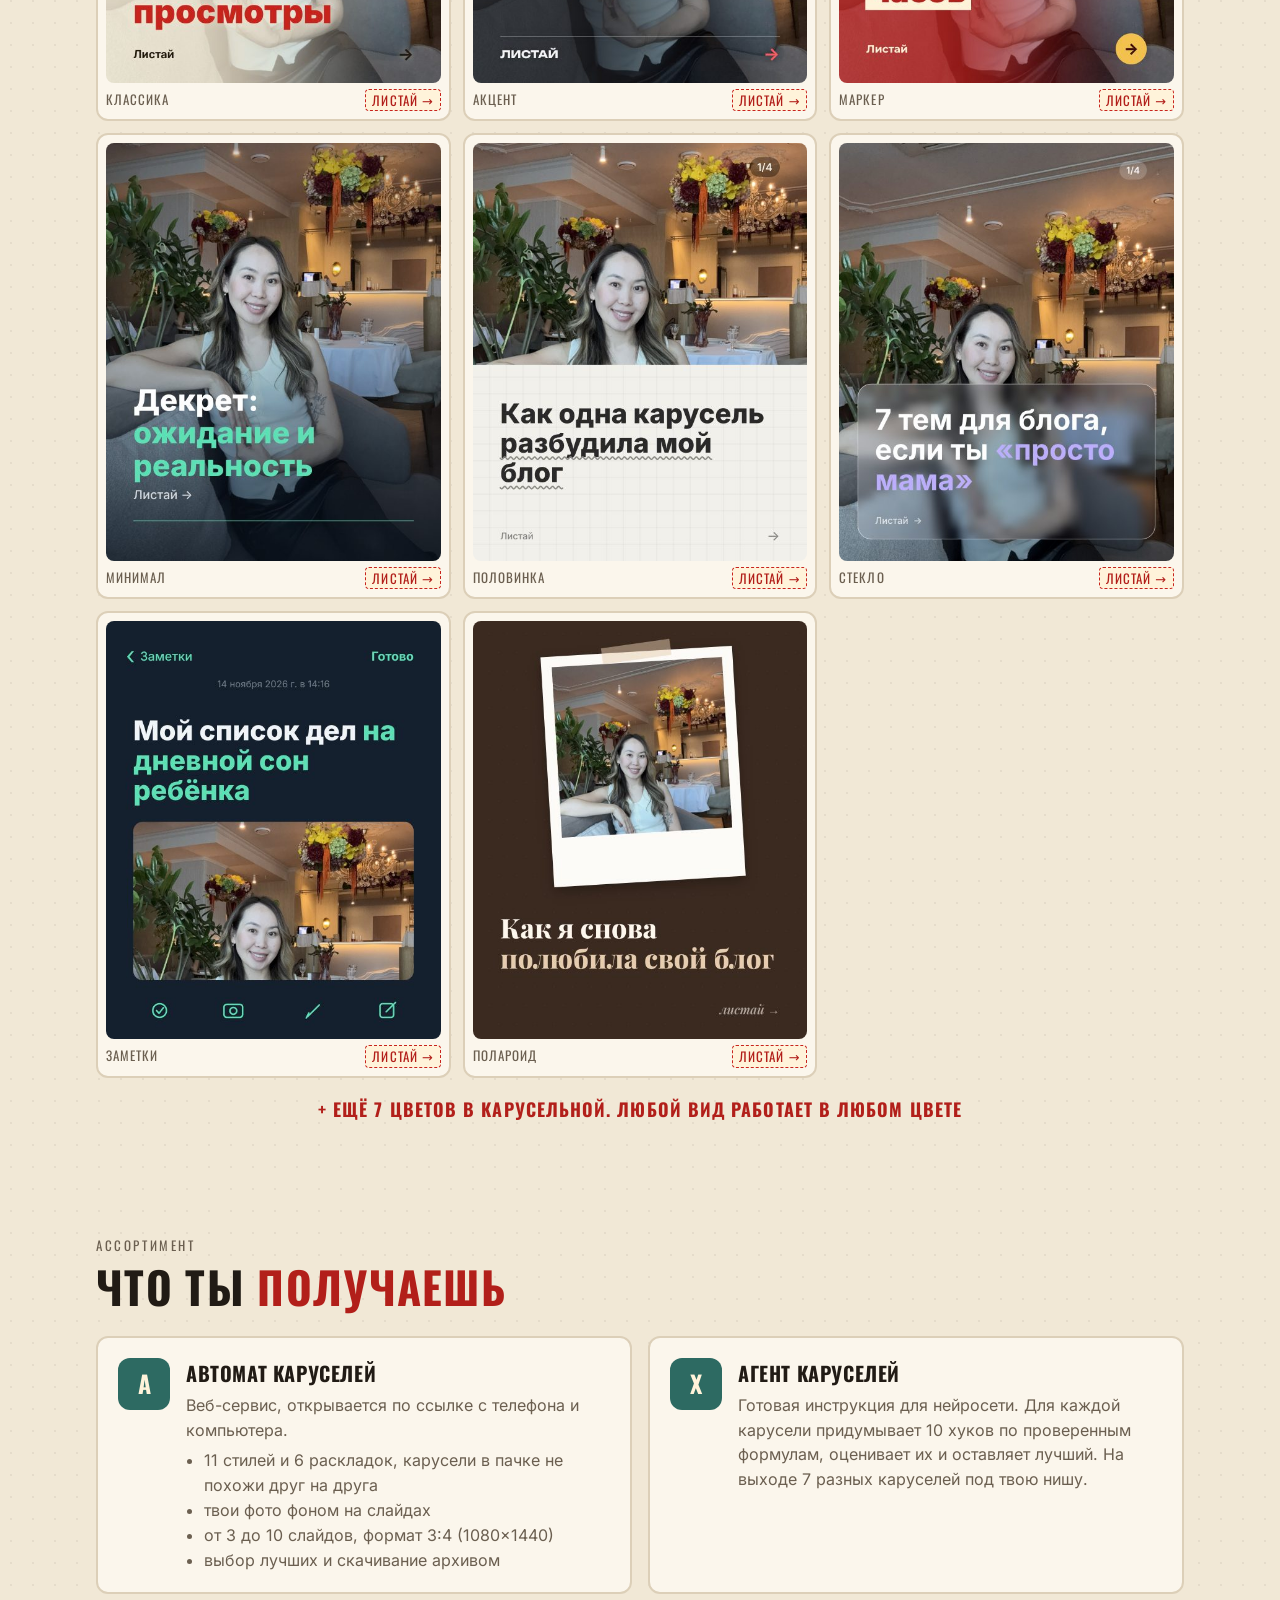
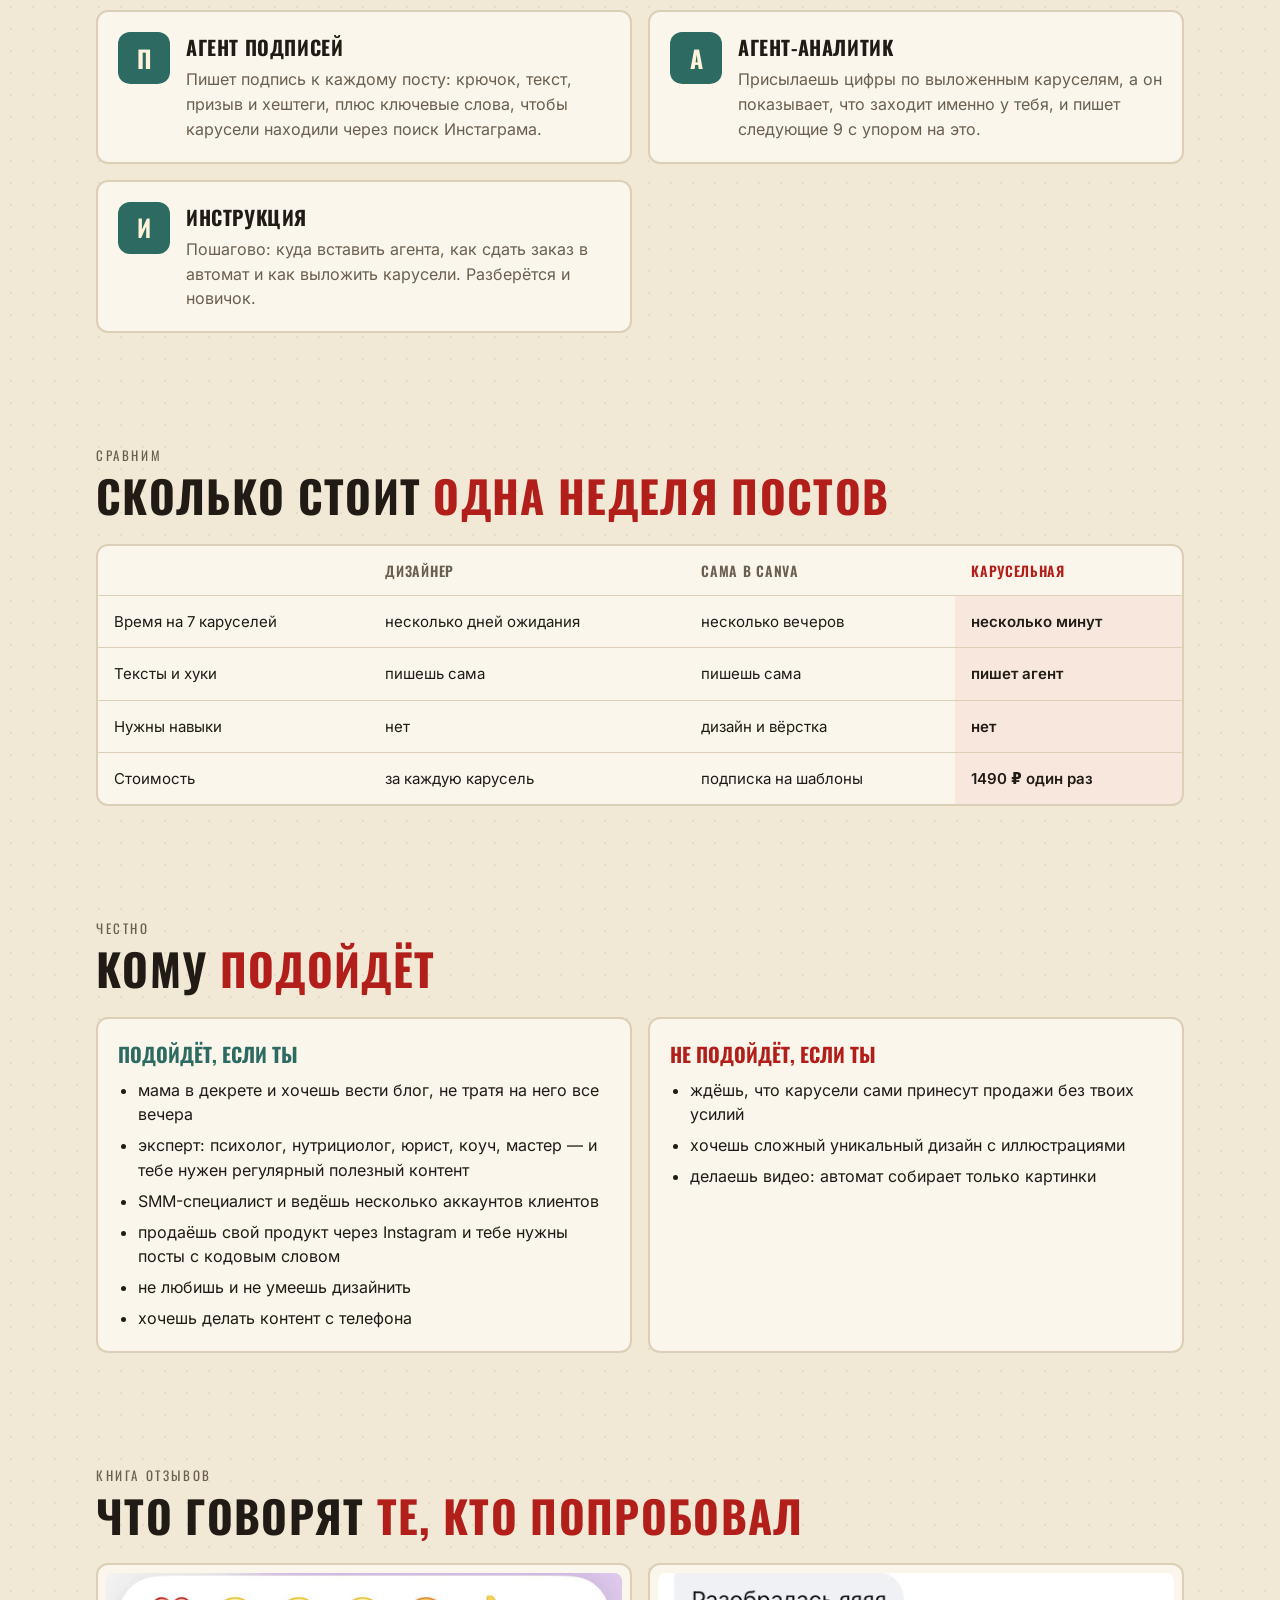
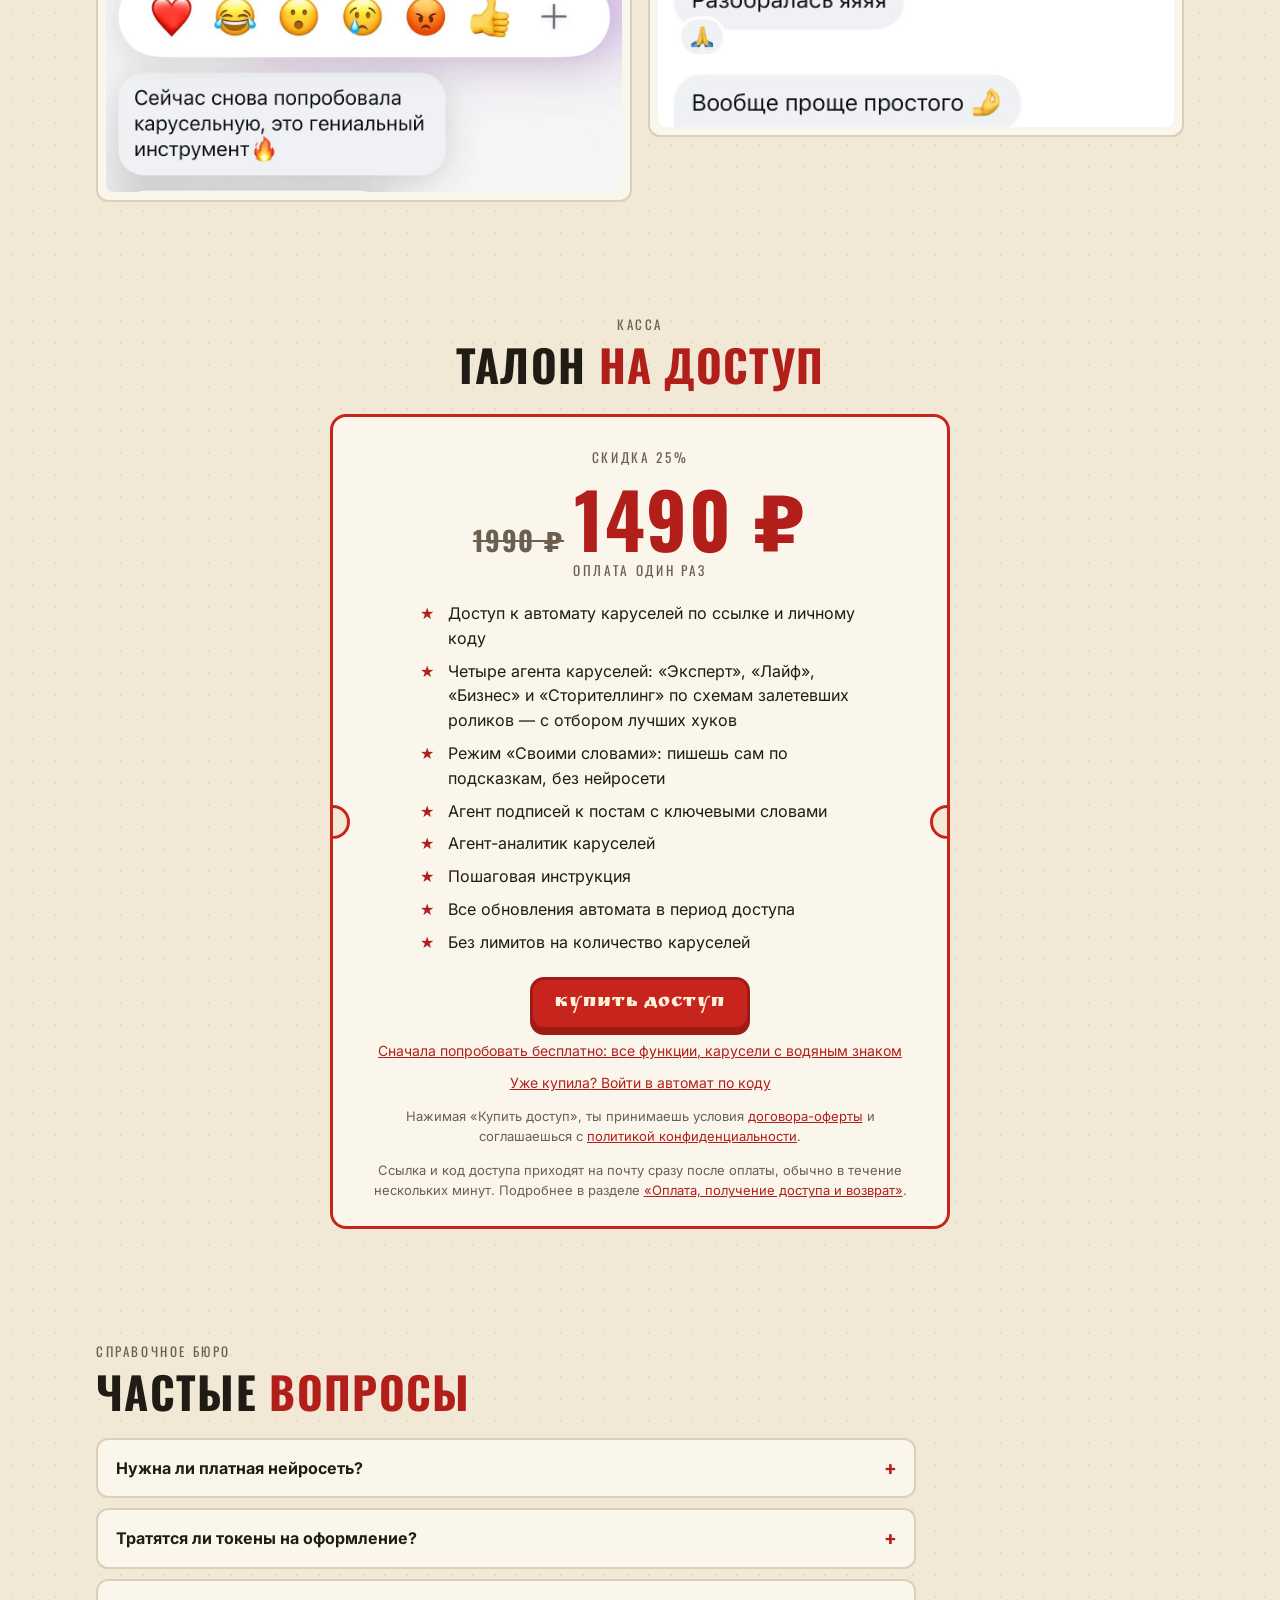
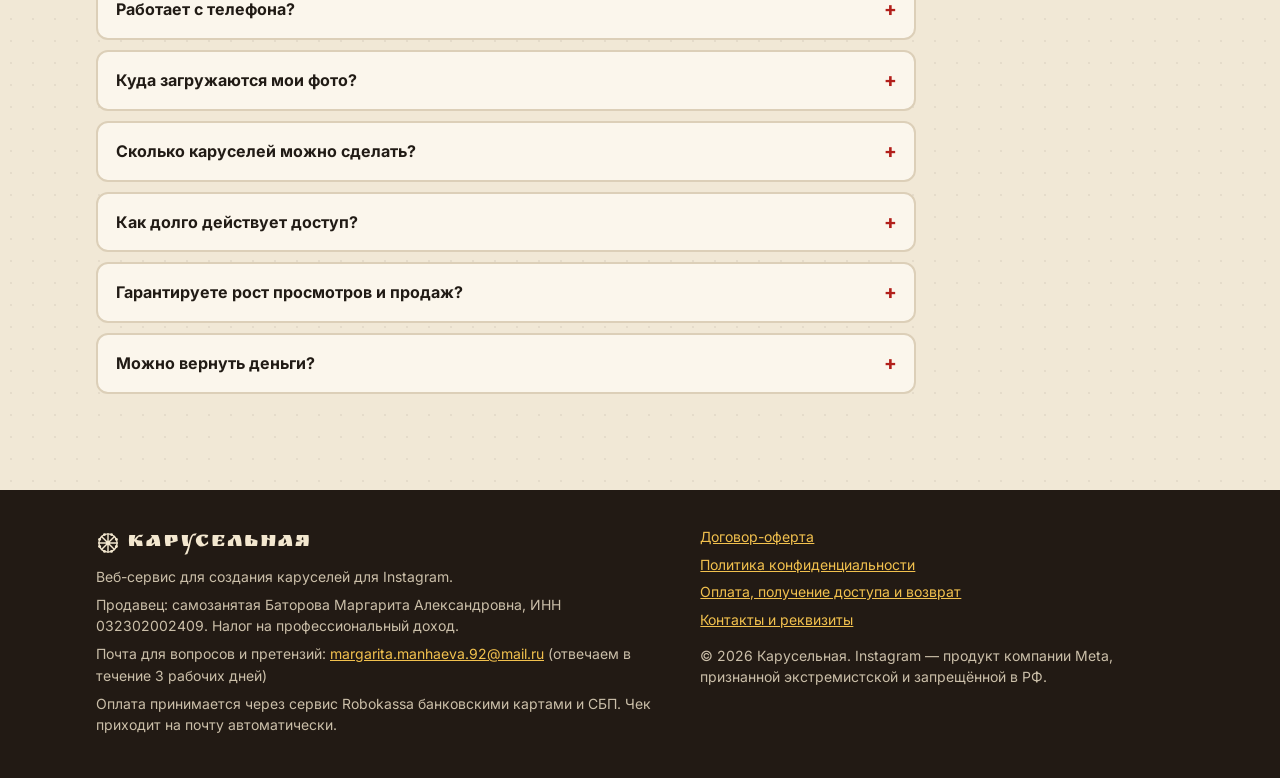
==== commit 252ec6ac: "Кодер: Добавь отзывы на сайт карусельной" ====
--- a/index.html
+++ b/index.html
@@ -92,6 +92,14 @@
  </div>
 </div></section>
 
+<section id="reviews"><div class="wrap">
+ <p class="kicker">Книга отзывов</p><h2>Что говорят <span class="r">те, кто попробовал</span></h2>
+ <div class="reviews">
+  <figure><img src="img/otzyv-1.webp" alt="Сейчас снова попробовала карусельную, это гениальный инструмент 🔥" loading="lazy"></figure>
+  <figure><img src="img/otzyv-2.webp" alt="Разобралась яяяя 🙏 Вообще проще простого 🤏" loading="lazy"></figure>
+ </div>
+</div></section>
+
 <section id="price"><div class="wrap">
  <p class="kicker" style="text-align:center">Касса</p><h2 style="text-align:center">Талон <span class="r">на доступ</span></h2>
  <div class="coupon">
--- a/style.css
+++ b/style.css
@@ -110,6 +110,11 @@
 .fit ul{margin:0;padding-left:20px;display:flex;flex-direction:column;gap:6px}
 .fit .yes h3{color:var(--tile)}.fit .no h3{color:var(--red-text)}
 
+/* reviews */
+.reviews{display:grid;grid-template-columns:repeat(auto-fit,minmax(260px,1fr));gap:16px;margin-top:24px;align-items:start}
+.reviews figure{margin:0;background:var(--panel);border:2px solid var(--line);border-radius:12px;padding:8px}
+.reviews img{display:block;width:100%;height:auto;border-radius:8px}
+
 /* price coupon */
 .coupon{margin:26px auto 0;max-width:620px;background:var(--panel);border:3px solid var(--red);border-radius:16px;position:relative;padding:28px 26px 26px;text-align:center}
 .coupon:before,.coupon:after{content:"";position:absolute;top:50%;width:28px;height:28px;border-radius:50%;background:var(--bg);border:3px solid var(--red);transform:translateY(-50%)}
